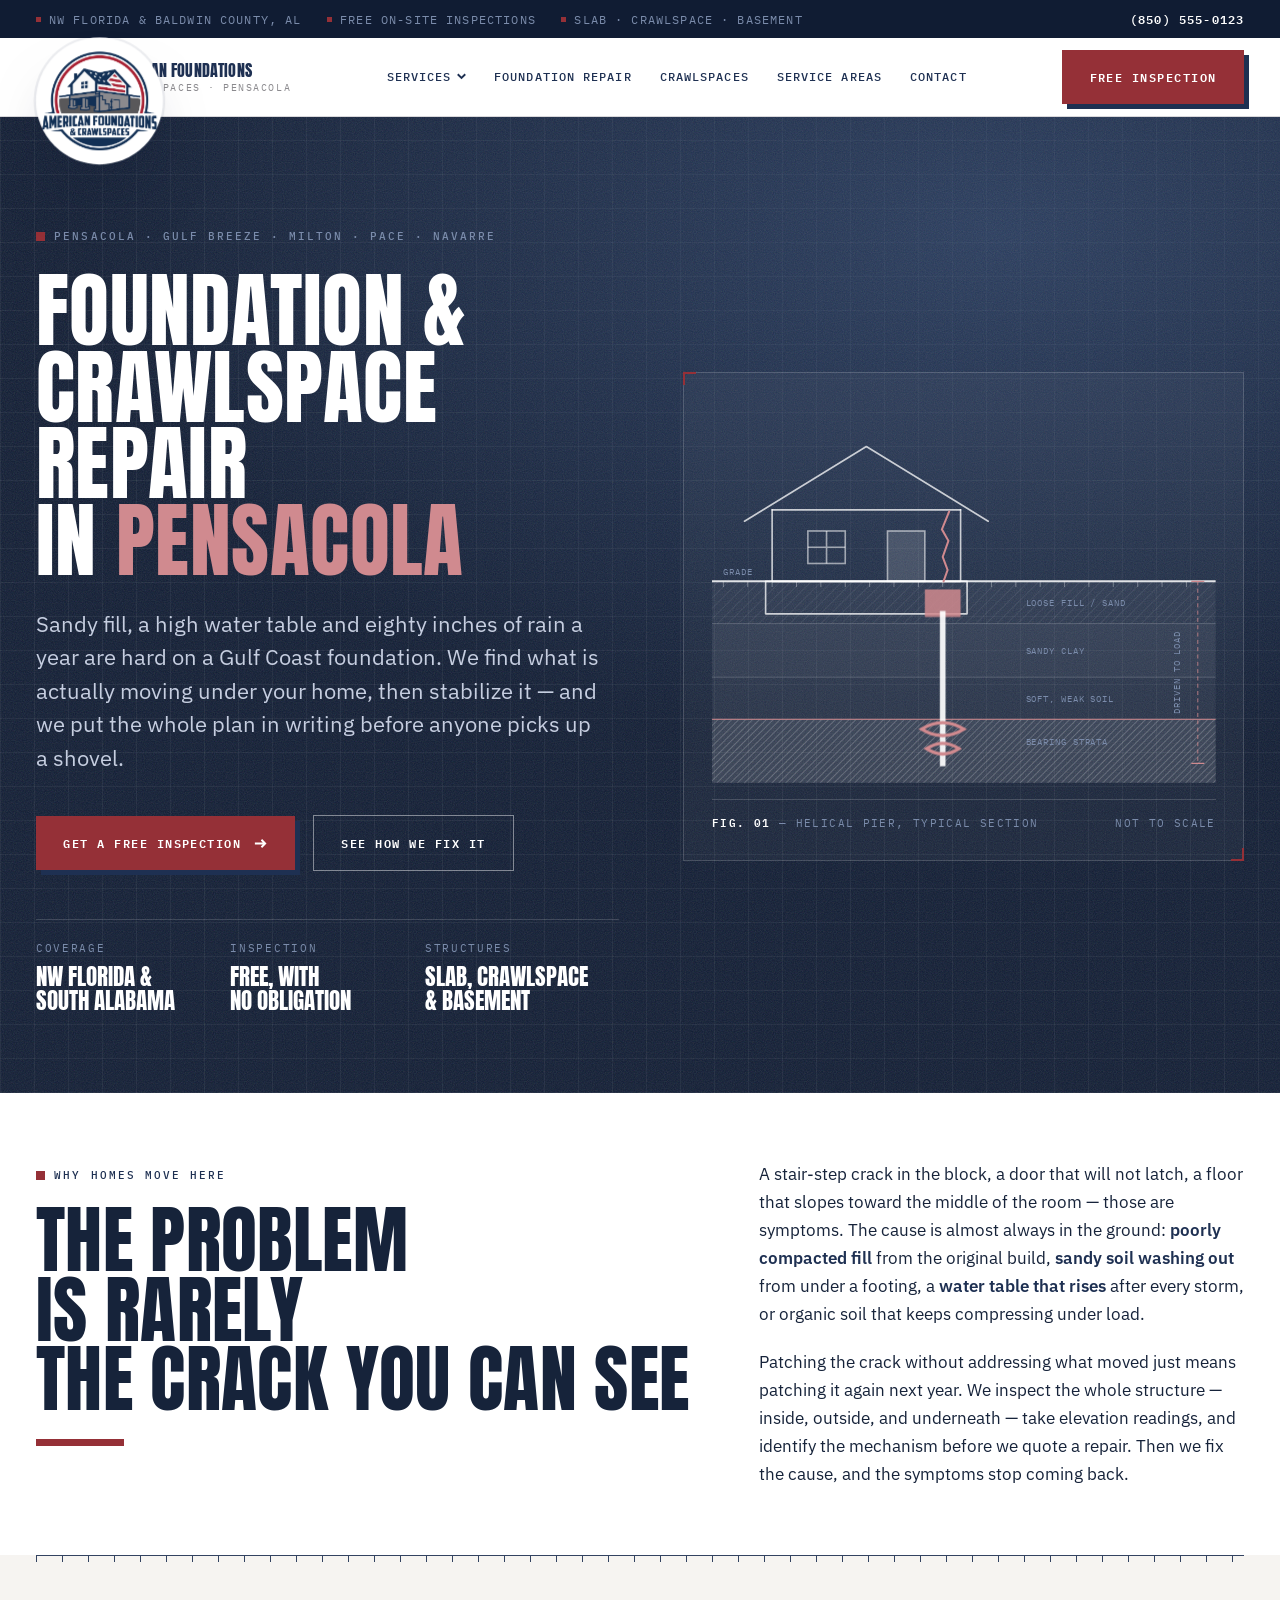
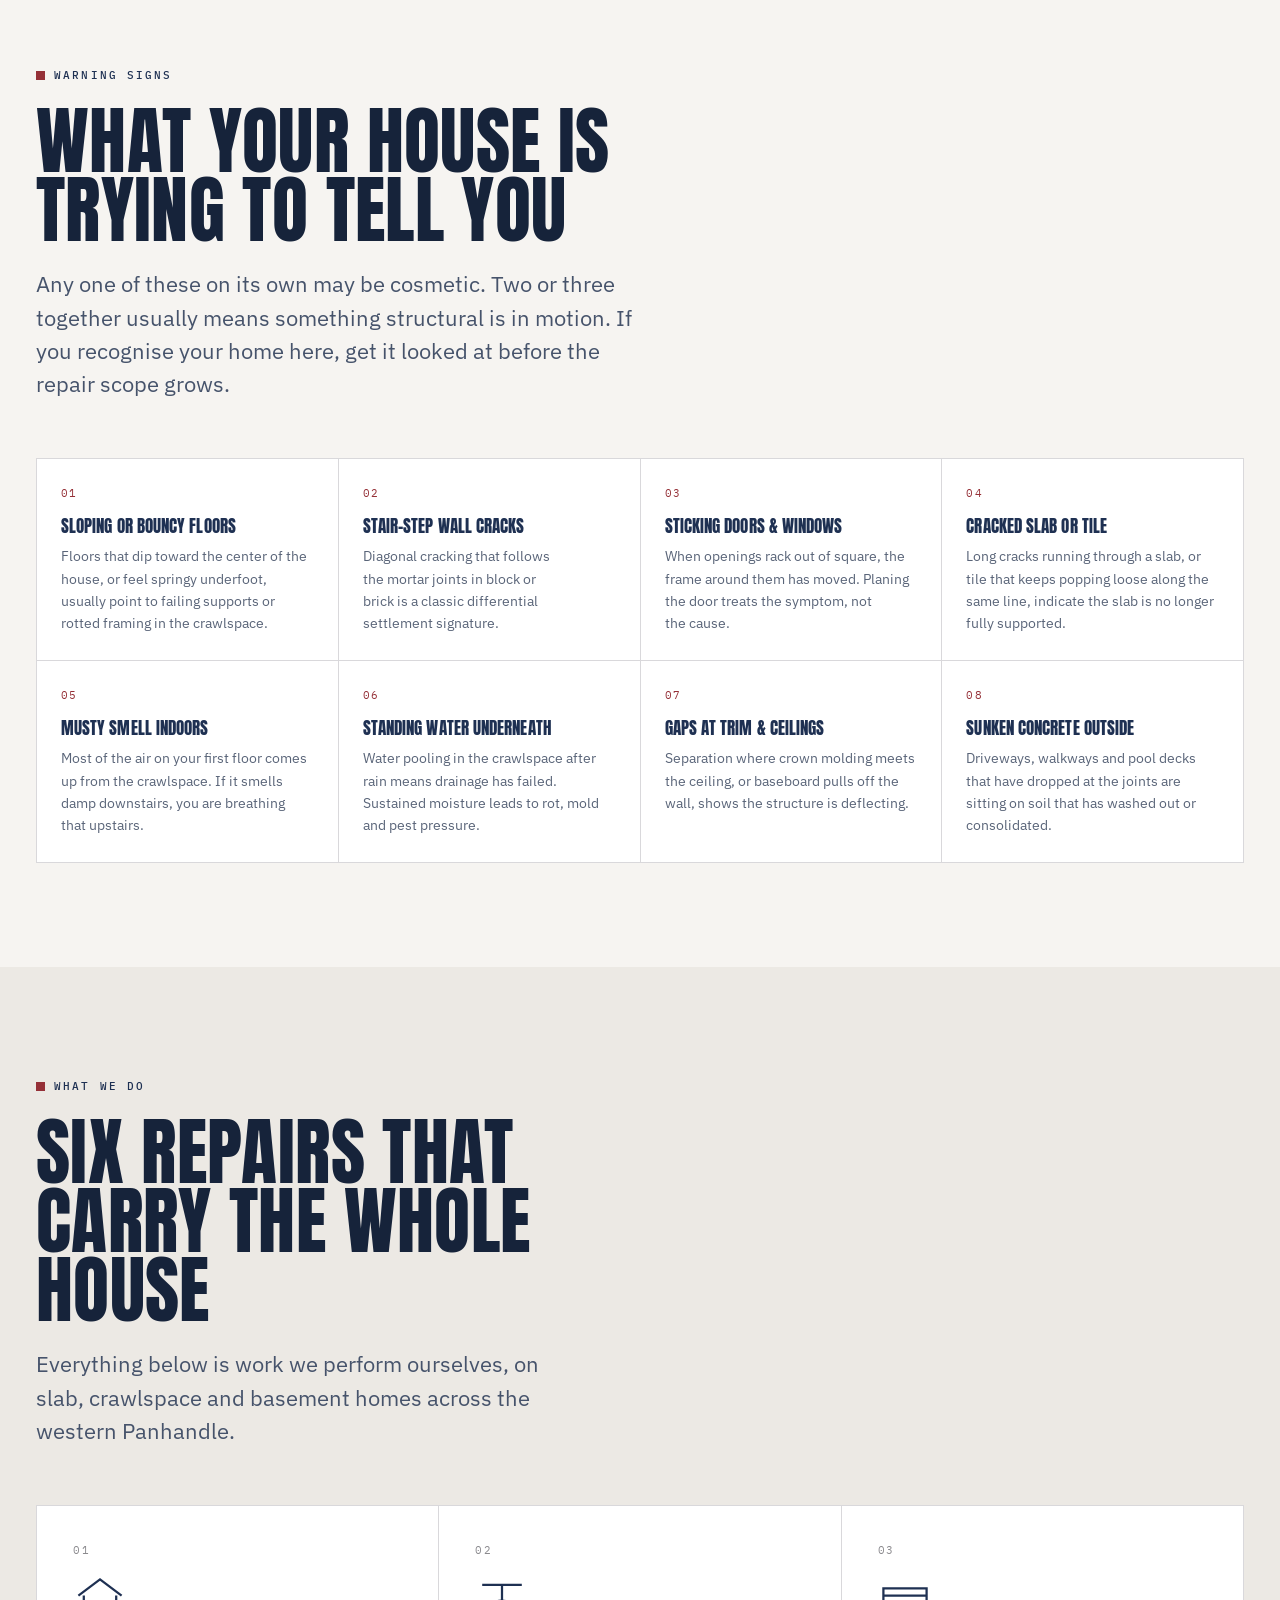
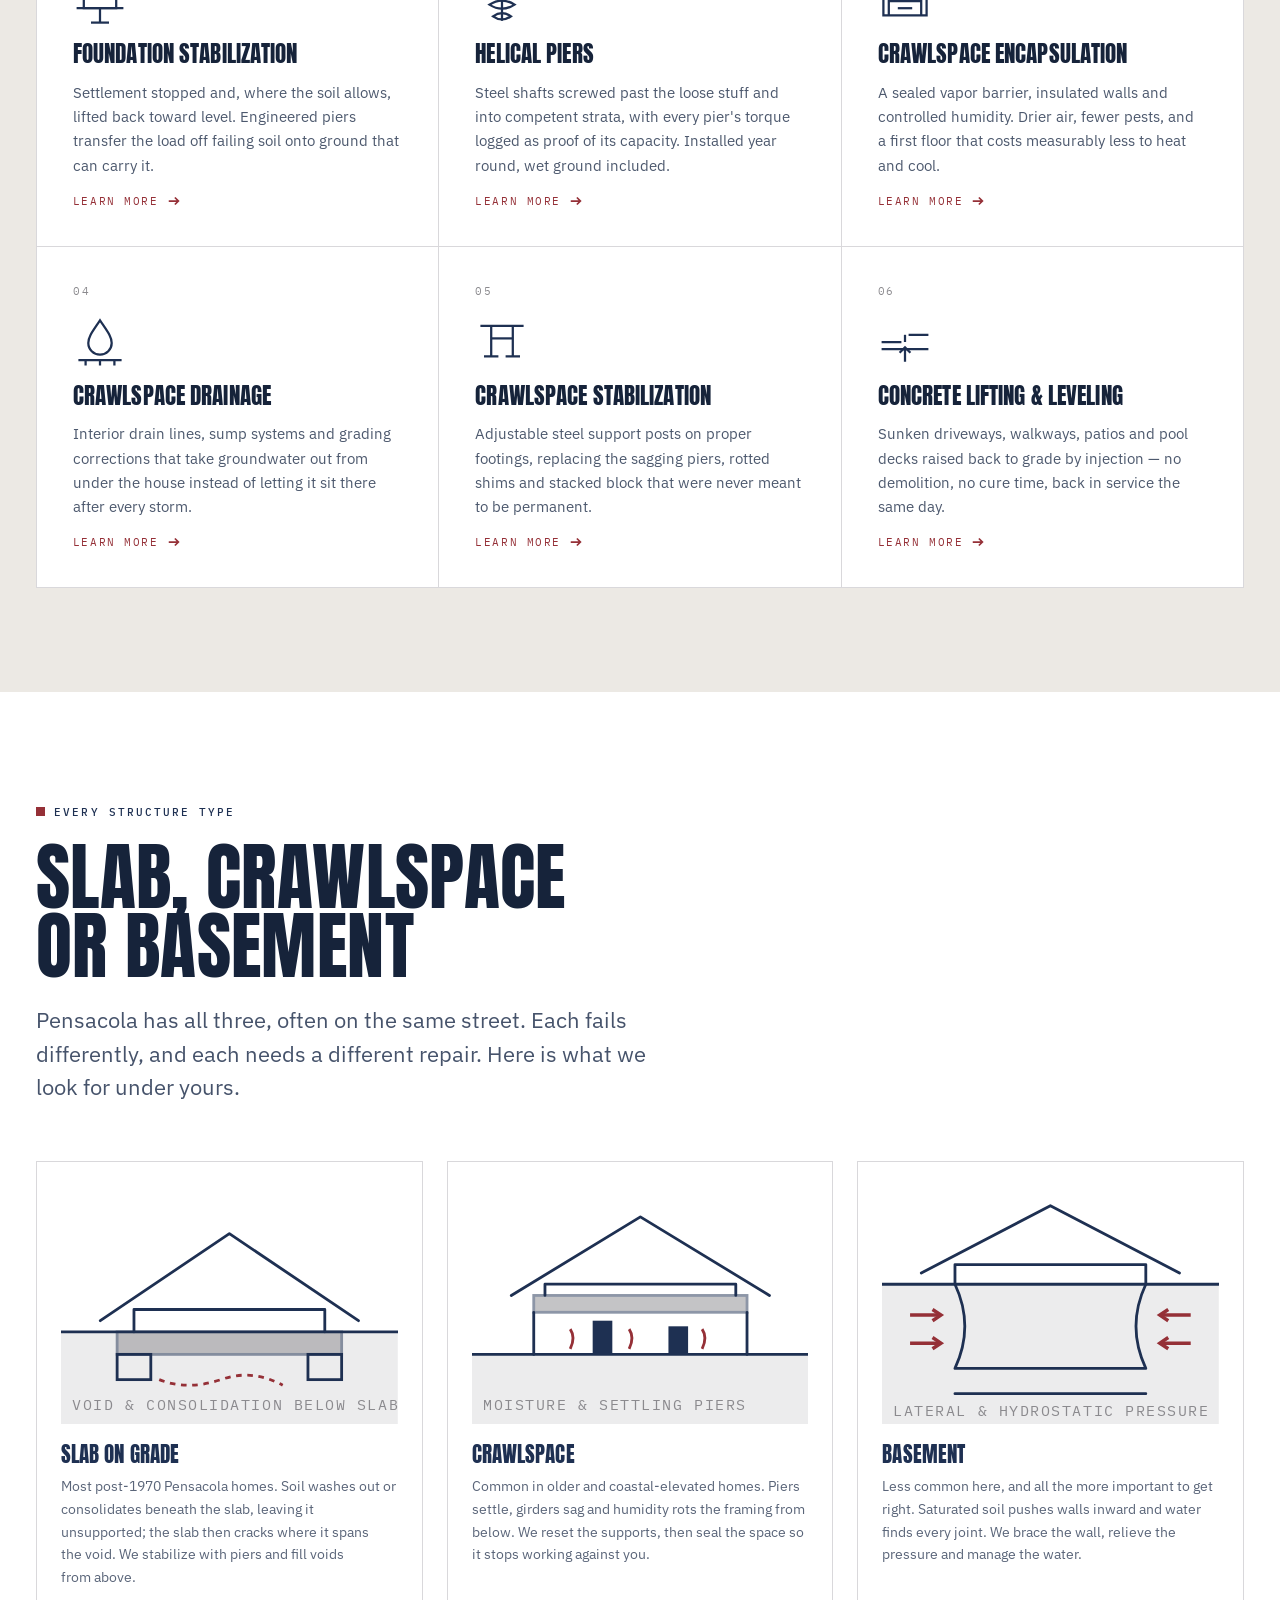
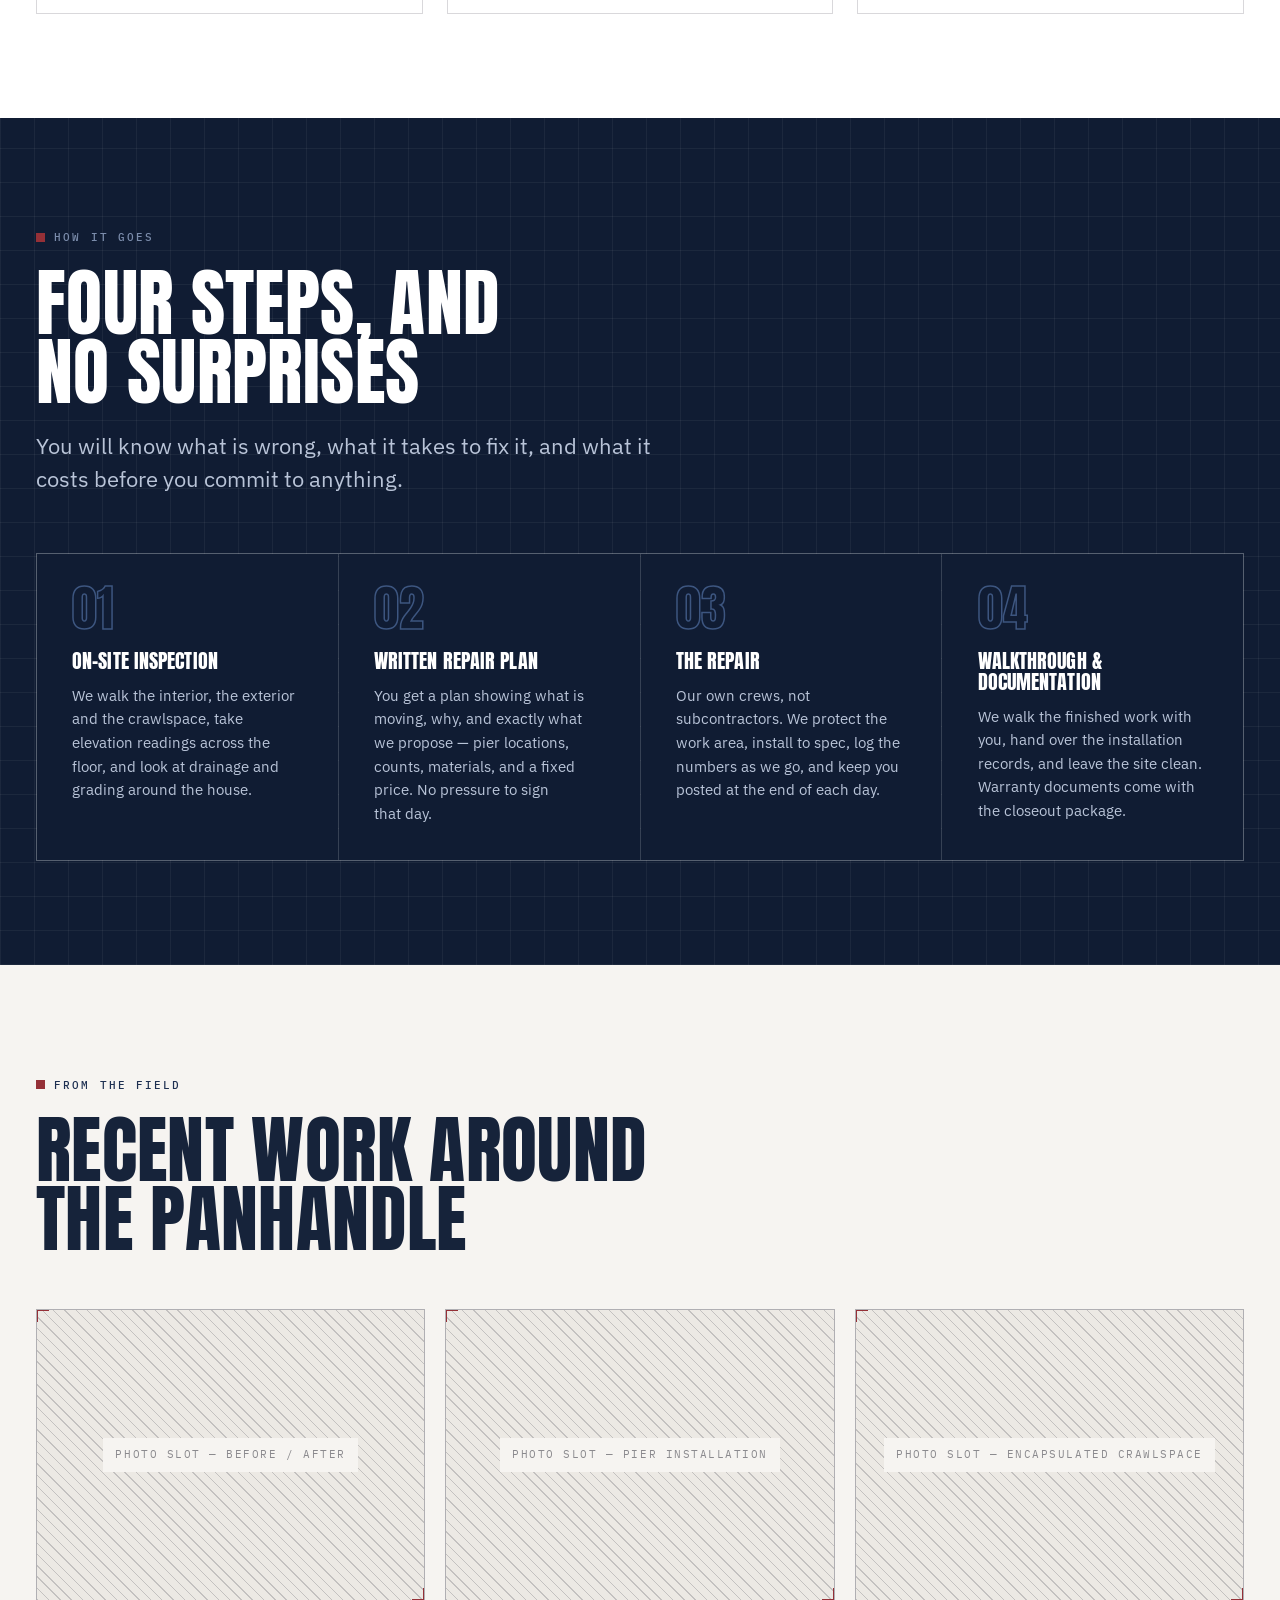
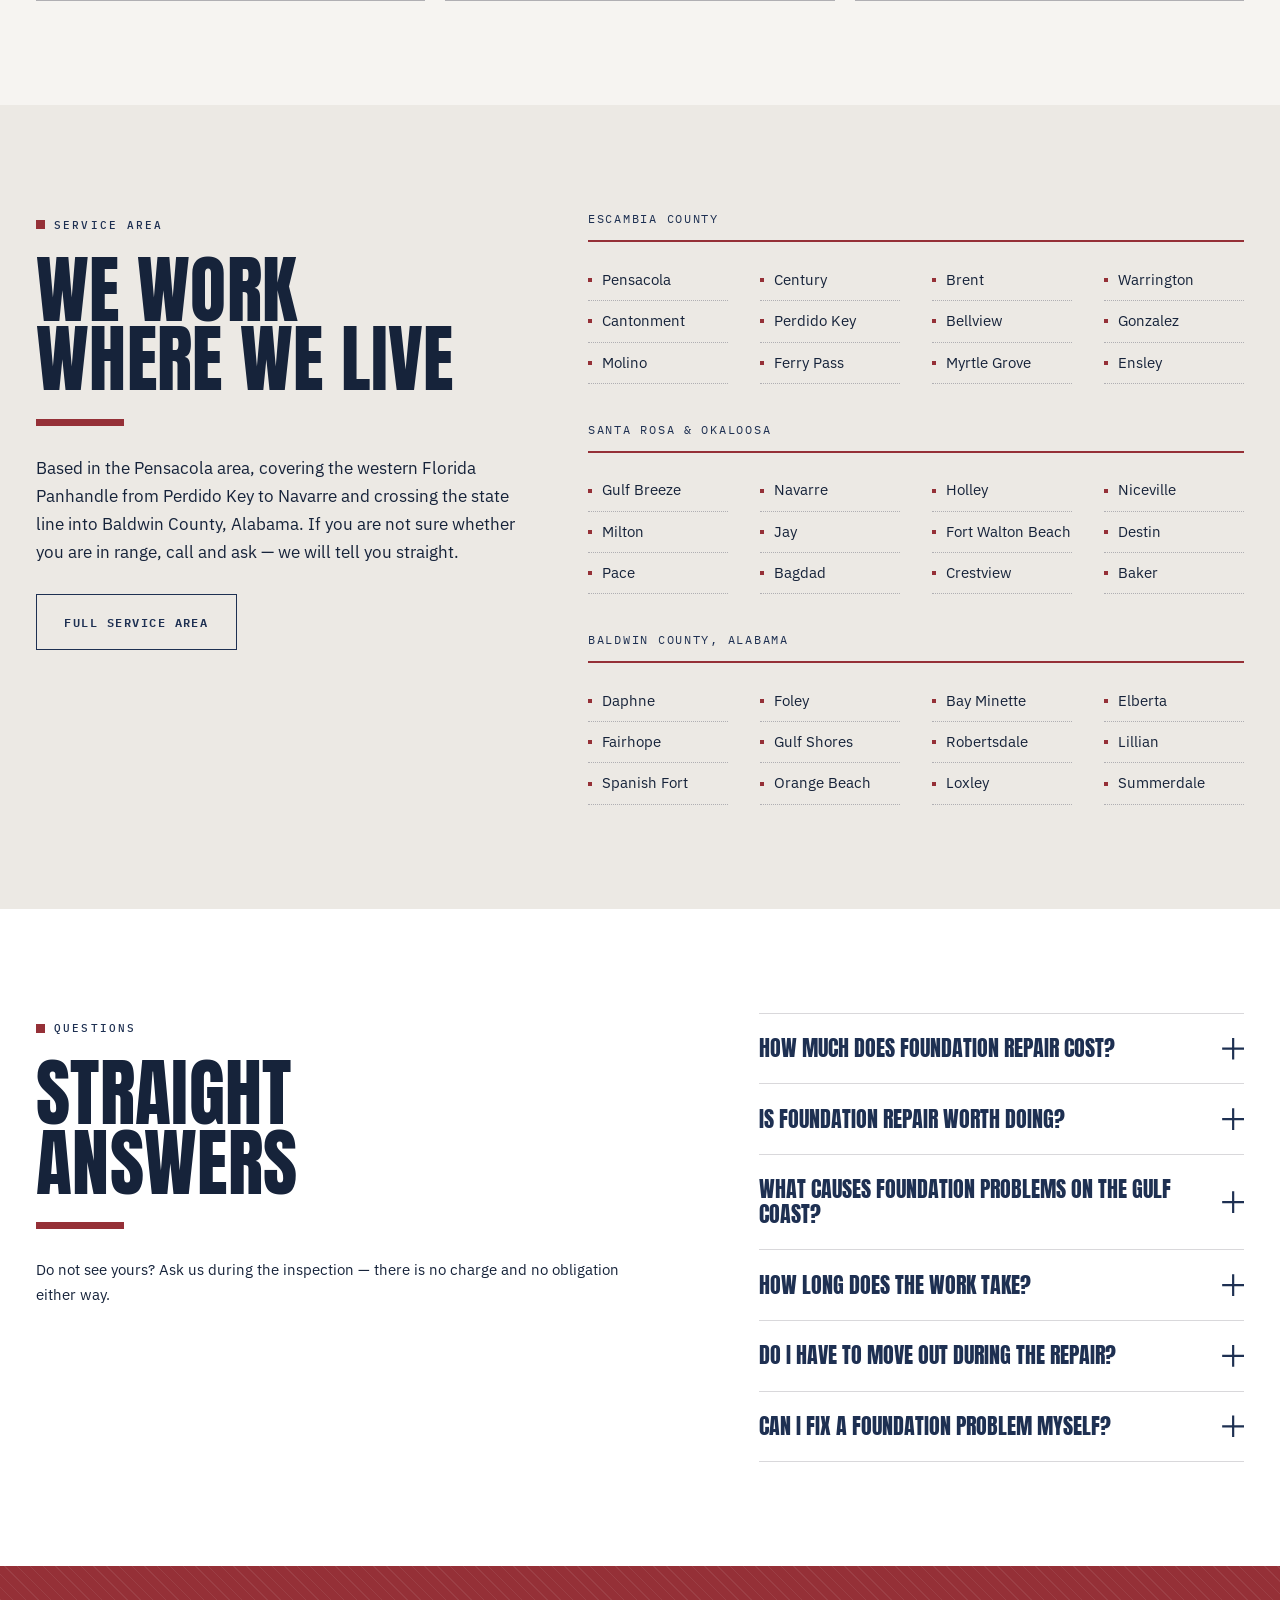
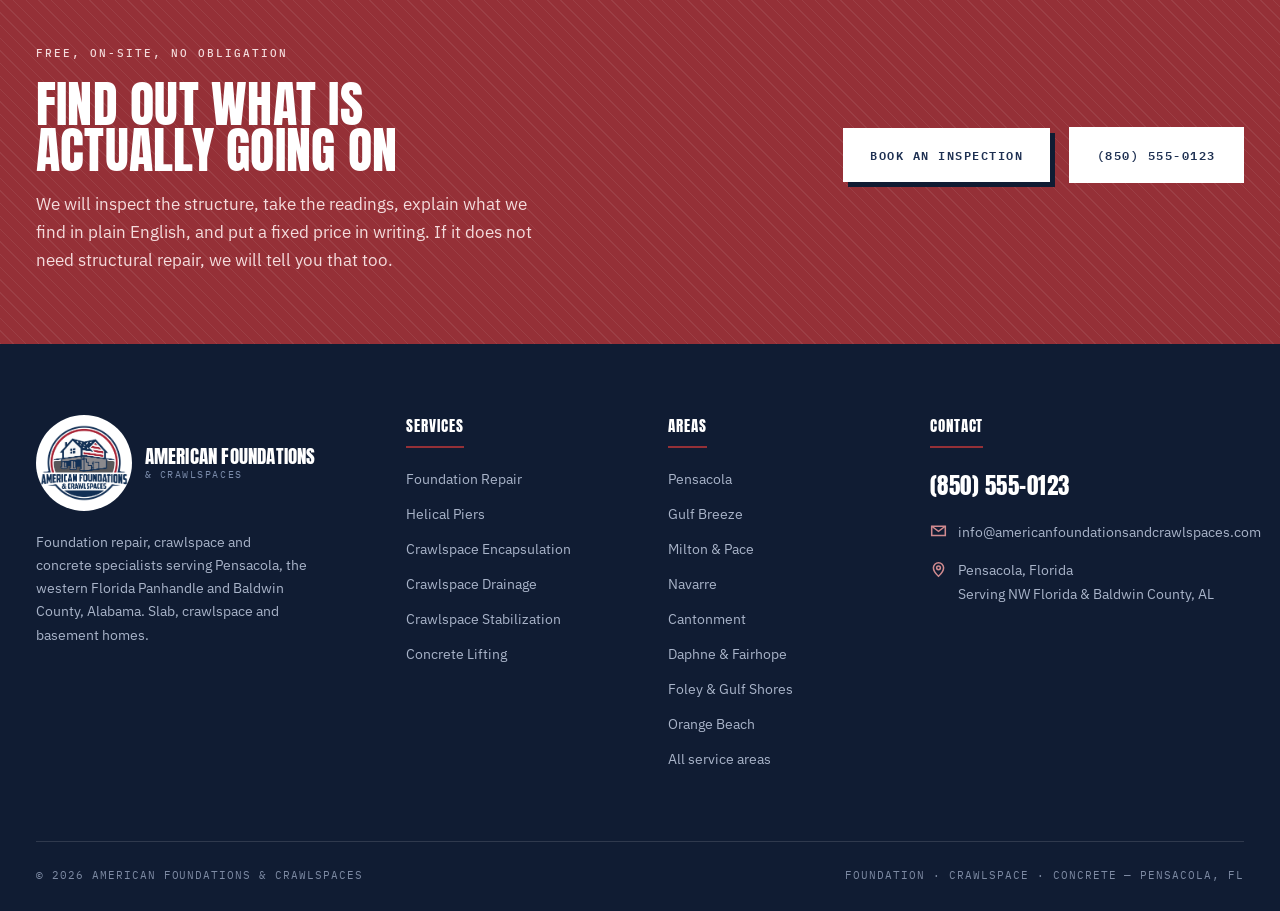
==== index.html @ 959e2d09 "Add Baldwin County, Alabama to the service area The site covered Escambia, Santa Rosa and Okaloosa C" ====
<!DOCTYPE html>
<html lang="en">
<head>
<meta charset="utf-8">
<meta name="viewport" content="width=device-width, initial-scale=1">
<title>Foundation Repair &amp; Crawlspace Contractors | Pensacola FL</title>
<meta name="description" content="Foundation repair, crawlspace encapsulation, drainage, floor supports and concrete lifting for slab, crawlspace and basement homes across the Pensacola area and Baldwin County, Alabama.">
<link rel="canonical" href="https://www.americanfoundationsandcrawlspaces.com/">
<meta name="theme-color" content="#1e3052">
<meta property="og:type" content="website">
<meta property="og:title" content="Foundation Repair &amp; Crawlspace Contractors in Pensacola, FL">
<meta property="og:description" content="Sagging floors, cracked slabs and damp crawlspaces, fixed at the cause. Free on-site inspections across the Pensacola area.">
<meta property="og:url" content="https://www.americanfoundationsandcrawlspaces.com/">
<link rel="icon" href="assets/img/favicon.svg" type="image/svg+xml">
<link rel="preload" href="assets/fonts/anton-400.woff2" as="font" type="font/woff2" crossorigin>
<link rel="preload" href="assets/fonts/ibm-plex-sans-400.woff2" as="font" type="font/woff2" crossorigin>
<link rel="stylesheet" href="assets/css/fonts.css">
<link rel="stylesheet" href="assets/css/styles.css">
</head>
<body>
<a class="skip-link" href="#main">Skip to content</a>

<div class="topbar">
  <div class="wrap topbar__inner">
    <ul class="topbar__list">
      <li>NW Florida &amp; Baldwin County, AL</li>
      <li>Free on-site inspections</li>
      <li>Slab &middot; Crawlspace &middot; Basement</li>
    </ul>
    <!-- PLACEHOLDER PHONE — replace (850) 555-0123 site-wide before launch. See README. -->
    <a class="topbar__phone" href="tel:+18505550123">(850) 555-0123</a>
  </div>
</div>

<header class="site-header">
  <nav class="wrap nav" aria-label="Main">
    <a class="brand" href="index.html">
      <span class="brand__disc">
        <img src="assets/img/amerfclogo.png" width="850" height="850" alt="American Foundations &amp; Crawlspaces" fetchpriority="high" decoding="async">
      </span>
      <span class="brand__text" aria-hidden="true">
        <span class="brand__name">American Foundations</span>
        <span class="brand__sub">&amp; Crawlspaces &middot; Pensacola</span>
      </span>
    </a>

    <ul class="nav__links">
      <li class="nav__item">
        <a href="#services">Services
          <svg class="nav__caret" viewBox="0 0 12 8" aria-hidden="true"><path d="M1 1l5 5 5-5"/></svg>
        </a>
        <ul class="nav__panel">
          <li><a href="foundation-repair.html">Foundation Repair</a></li>
          <li><a href="helical-piers.html">Helical Piers</a></li>
          <li><a href="crawlspace-encapsulation.html">Crawlspace Encapsulation</a></li>
          <li><a href="crawlspace-drainage.html">Crawlspace Drainage</a></li>
          <li><a href="crawlspace-stabilization.html">Crawlspace Stabilization</a></li>
          <li><a href="concrete-lifting.html">Concrete Lifting &amp; Leveling</a></li>
        </ul>
      </li>
      <li><a href="foundation-repair.html">Foundation Repair</a></li>
      <li><a href="crawlspace-encapsulation.html">Crawlspaces</a></li>
      <li><a href="service-areas.html">Service Areas</a></li>
      <li><a href="contact.html">Contact</a></li>
    </ul>

    <a class="btn nav__cta" href="contact.html">Free Inspection</a>

    <button class="nav__toggle" data-nav-toggle aria-expanded="false" aria-controls="mobile-drawer">
      <span></span><span></span><span></span>
      <span class="visually-hidden">Menu</span>
    </button>
  </nav>
</header>

<div class="drawer" id="mobile-drawer">
  <div class="wrap">
    <ul>
      <li><a href="foundation-repair.html">Foundation Repair</a></li>
      <li><a href="helical-piers.html">Helical Piers</a></li>
      <li><a href="crawlspace-encapsulation.html">Crawlspace Encapsulation</a></li>
      <li><a href="crawlspace-drainage.html">Crawlspace Drainage</a></li>
      <li><a href="crawlspace-stabilization.html">Crawlspace Stabilization</a></li>
      <li><a href="concrete-lifting.html">Concrete Lifting &amp; Leveling</a></li>
      <li><a href="service-areas.html">Service Areas</a></li>
      <li><a href="contact.html">Contact</a></li>
    </ul>
    <a class="btn" href="contact.html">Get a Free Inspection</a>
  </div>
</div>

<main id="main">

  <!-- ================================================================ HERO -->
  <section class="hero">
    <div class="wrap hero__inner">
      <div>
        <span class="tag tag--light" data-hero style="--delay:0ms">Pensacola &middot; Gulf Breeze &middot; Milton &middot; Pace &middot; Navarre</span>
        <h1 data-hero style="--delay:90ms">Foundation &amp;<br>Crawlspace Repair<br>in <span class="accent-light">Pensacola</span></h1>
        <p class="lede" data-hero style="--delay:180ms">
          Sandy fill, a high water table and eighty inches of rain a year are hard on
          a Gulf Coast foundation. We find what is actually moving under your home,
          then stabilize it &mdash; and we put the whole plan in writing before anyone
          picks up a shovel.
        </p>
        <div class="btn-row" data-hero style="--delay:270ms">
          <a class="btn" href="contact.html">
            Get a Free Inspection
            <svg viewBox="0 0 16 16" fill="none" stroke="currentColor" stroke-width="2" aria-hidden="true"><path d="M2 8h11M9 4l4 4-4 4"/></svg>
          </a>
          <a class="btn btn--ghost-light" href="foundation-repair.html">See How We Fix It</a>
        </div>

        <dl class="hero__stats" data-hero style="--delay:360ms">
          <div class="hero__stat">
            <dt>Coverage</dt>
            <dd>NW Florida &amp;<br>South Alabama</dd>
          </div>
          <div class="hero__stat">
            <dt>Inspection</dt>
            <dd>Free, with<br>no obligation</dd>
          </div>
          <div class="hero__stat">
            <dt>Structures</dt>
            <dd>Slab, crawlspace<br>&amp; basement</dd>
          </div>
        </dl>
      </div>

      <!-- FIG. 01 — the site's signature drawing -->
      <figure class="figure figure--dark marks" data-hero style="--delay:200ms">
        <svg viewBox="0 0 620 470" role="img" aria-labelledby="fig1-title fig1-desc">
          <title id="fig1-title">Typical helical pier section drawing</title>
          <desc id="fig1-desc">A cross-section of a house foundation showing loose fill and soft soil layers near the surface, with a helical pier driven past them into competent bearing strata to carry the structure's load.</desc>
          <defs>
            <pattern id="hatchLoose" width="9" height="9" patternUnits="userSpaceOnUse" patternTransform="rotate(45)">
              <line x1="0" y1="0" x2="0" y2="9" stroke="#ffffff" stroke-opacity="0.16" stroke-width="1"/>
            </pattern>
            <pattern id="hatchBear" width="6" height="6" patternUnits="userSpaceOnUse" patternTransform="rotate(45)">
              <line x1="0" y1="0" x2="0" y2="6" stroke="#ffffff" stroke-opacity="0.34" stroke-width="1.4"/>
            </pattern>
            <marker id="arrowRed" viewBox="0 0 10 10" refX="8" refY="5" markerWidth="6" markerHeight="6" orient="auto">
              <path d="M0 0 L10 5 L0 10 z" fill="#d08a8f"/>
            </marker>
          </defs>

          <!-- Soil strata -->
          <rect x="0" y="222" width="620" height="52" fill="#ffffff" opacity="0.05"/>
          <rect x="0" y="222" width="620" height="52" fill="url(#hatchLoose)"/>
          <rect x="0" y="274" width="620" height="66" fill="#ffffff" opacity="0.08"/>
          <rect x="0" y="340" width="620" height="52" fill="#ffffff" opacity="0.05"/>
          <rect x="0" y="392" width="620" height="78" fill="#ffffff" opacity="0.12"/>
          <rect x="0" y="392" width="620" height="78" fill="url(#hatchBear)"/>

          <!-- Stratum divisions -->
          <g stroke="#ffffff" stroke-opacity="0.22" stroke-width="1">
            <path d="M0 274 H620 M0 340 H620"/>
          </g>
          <path d="M0 392 H620" stroke="#d08a8f" stroke-width="1.5" stroke-opacity="0.8"/>

          <!-- Stratum labels -->
          <g class="dwg-label">
            <text x="386" y="252">Loose fill / sand</text>
            <text x="386" y="312">Sandy clay</text>
            <text x="386" y="370">Soft, weak soil</text>
            <text x="386" y="424">Bearing strata</text>
          </g>

          <!-- Grade line + ticks -->
          <path d="M0 222 H620" stroke="#ffffff" stroke-width="2.5" stroke-opacity="0.85"/>
          <g stroke="#ffffff" stroke-opacity="0.4" stroke-width="1">
            <path d="M14 222 v7 M44 222 v7 M74 222 v7 M104 222 v7 M134 222 v7 M164 222 v7 M194 222 v7 M224 222 v7 M254 222 v7 M284 222 v7 M314 222 v7 M344 222 v7 M374 222 v7 M404 222 v7 M434 222 v7 M464 222 v7 M494 222 v7 M524 222 v7 M554 222 v7 M584 222 v7"/>
          </g>
          <text class="dwg-label" x="14" y="214">Grade</text>

          <!-- Load path arrows -->
          <g class="load-arrow">
            <path d="M150 44 v40" stroke="#d08a8f" stroke-width="2.5" marker-end="url(#arrowRed)"/>
            <path d="M232 44 v40" stroke="#d08a8f" stroke-width="2.5" marker-end="url(#arrowRed)"/>
          </g>

          <!-- House -->
          <path class="dwg-line-light" d="M40 148 L190 56 L340 148" stroke-width="3"/>
          <path class="dwg-line-light" d="M74 134 V222 H306 V134" fill="none" stroke-width="3"/>
          <path class="dwg-line-light" d="M74 134 H306" stroke-width="3"/>
          <rect x="118" y="160" width="46" height="40" fill="none" stroke="#ffffff" stroke-opacity="0.55" stroke-width="2"/>
          <path d="M141 160 v40 M118 180 h46" stroke="#ffffff" stroke-opacity="0.55" stroke-width="2"/>
          <rect x="216" y="160" width="46" height="62" fill="#ffffff" fill-opacity="0.14" stroke="#ffffff" stroke-opacity="0.55" stroke-width="2"/>

          <!-- Footing (below grade) -->
          <path class="dwg-line-light" d="M66 222 H314 V262 H66 Z" fill="#ffffff" fill-opacity="0.07" stroke-width="2.5"/>

          <!-- Settlement crack, pre-repair -->
          <path d="M292 136 l-9 22 l8 14 l-7 20 l6 16 l-5 14" stroke="#d08a8f" stroke-width="2.5" fill="none" stroke-linecap="round"/>

          <!-- Helical pier -->
          <g class="pier-group">
            <!-- Foundation bracket -->
            <path d="M262 232 h44 v34 h-44 z" fill="#d08a8f" fill-opacity="0.85"/>
            <!-- Shaft -->
            <path d="M284 262 V446" stroke="#ffffff" stroke-width="7" stroke-opacity="0.92" stroke-linecap="square"/>
            <!-- Helix plates -->
            <g fill="none" stroke="#d08a8f" stroke-width="4">
              <path d="M258 404 q26 -16 52 0 q-26 16 -52 0 z"/>
              <path d="M264 428 q20 -13 40 0 q-20 13 -40 0 z"/>
            </g>
          </g>

          <!-- Depth dimension -->
          <g>
            <path class="dwg-dim" d="M598 222 V446"/>
            <path d="M590 222 h16 M590 446 h16" stroke="#d08a8f" stroke-width="1.5"/>
            <text class="dwg-label" x="576" y="334" transform="rotate(-90 576 334)" text-anchor="middle">Driven to load</text>
          </g>
        </svg>
        <figcaption class="figure__caption">
          <span><b>Fig. 01</b> &mdash; Helical pier, typical section</span>
          <span>Not to scale</span>
        </figcaption>
      </figure>
    </div>
  </section>

  <!-- =============================================================== INTRO -->
  <section class="section section--tight section--white">
    <div class="wrap split split--wide-left split--top">
      <div>
        <span class="tag" data-reveal>Why homes move here</span>
        <h2 data-reveal style="margin-top:1.1rem">The problem is rarely<br>the crack you can see</h2>
        <span class="slab" data-reveal></span>
      </div>
      <div class="prose" data-reveal>
        <p>
          A stair-step crack in the block, a door that will not latch, a floor that
          slopes toward the middle of the room &mdash; those are symptoms. The cause is
          almost always in the ground: <strong>poorly compacted fill</strong> from the
          original build, <strong>sandy soil washing out</strong> from under a footing,
          a <strong>water table that rises</strong> after every storm, or organic soil
          that keeps compressing under load.
        </p>
        <p>
          Patching the crack without addressing what moved just means patching it
          again next year. We inspect the whole structure &mdash; inside, outside, and
          underneath &mdash; take elevation readings, and identify the mechanism before
          we quote a repair. Then we fix the cause, and the symptoms stop coming back.
        </p>
      </div>
    </div>
  </section>

  <div class="wrap"><div class="grade-rule"></div></div>

  <!-- ============================================================== SIGNS -->
  <section class="section">
    <div class="wrap">
      <div class="section-head">
        <span class="tag" data-reveal>Warning signs</span>
        <h2 data-reveal>What your house is<br>trying to tell you</h2>
        <p data-reveal>
          Any one of these on its own may be cosmetic. Two or three together usually
          means something structural is in motion. If you recognise your home here,
          get it looked at before the repair scope grows.
        </p>
      </div>

      <div class="signs">
        <div class="sign" data-reveal>
          <span class="sign__n">01</span>
          <h4>Sloping or bouncy floors</h4>
          <p>Floors that dip toward the center of the house, or feel springy underfoot, usually point to failing supports or rotted framing in the crawlspace.</p>
        </div>
        <div class="sign" data-reveal>
          <span class="sign__n">02</span>
          <h4>Stair-step wall cracks</h4>
          <p>Diagonal cracking that follows the mortar joints in block or brick is a classic differential settlement signature.</p>
        </div>
        <div class="sign" data-reveal>
          <span class="sign__n">03</span>
          <h4>Sticking doors &amp; windows</h4>
          <p>When openings rack out of square, the frame around them has moved. Planing the door treats the symptom, not the cause.</p>
        </div>
        <div class="sign" data-reveal>
          <span class="sign__n">04</span>
          <h4>Cracked slab or tile</h4>
          <p>Long cracks running through a slab, or tile that keeps popping loose along the same line, indicate the slab is no longer fully supported.</p>
        </div>
        <div class="sign" data-reveal>
          <span class="sign__n">05</span>
          <h4>Musty smell indoors</h4>
          <p>Most of the air on your first floor comes up from the crawlspace. If it smells damp downstairs, you are breathing that upstairs.</p>
        </div>
        <div class="sign" data-reveal>
          <span class="sign__n">06</span>
          <h4>Standing water underneath</h4>
          <p>Water pooling in the crawlspace after rain means drainage has failed. Sustained moisture leads to rot, mold and pest pressure.</p>
        </div>
        <div class="sign" data-reveal>
          <span class="sign__n">07</span>
          <h4>Gaps at trim &amp; ceilings</h4>
          <p>Separation where crown molding meets the ceiling, or baseboard pulls off the wall, shows the structure is deflecting.</p>
        </div>
        <div class="sign" data-reveal>
          <span class="sign__n">08</span>
          <h4>Sunken concrete outside</h4>
          <p>Driveways, walkways and pool decks that have dropped at the joints are sitting on soil that has washed out or consolidated.</p>
        </div>
      </div>
    </div>
  </section>

  <!-- ============================================================ SERVICES -->
  <section class="section section--paper2" id="services">
    <div class="wrap">
      <div class="section-head">
        <span class="tag" data-reveal>What we do</span>
        <h2 data-reveal>Six repairs that<br>carry the whole house</h2>
        <p data-reveal>
          Everything below is work we perform ourselves, on slab, crawlspace and
          basement homes across the western Panhandle.
        </p>
      </div>

      <div class="tiles grid grid--3">
        <a class="tile" href="foundation-repair.html" data-reveal>
          <span class="tile__num">01</span>
          <svg class="tile__icon" viewBox="0 0 60 60" fill="none" stroke="currentColor" stroke-width="2.5" aria-hidden="true">
            <path d="M6 24 L30 6 L54 24"/>
            <path d="M12 24 v14 h36 v-14"/>
            <path d="M4 38 h52"/>
            <path d="M30 38 v16"/>
            <path d="M20 54 h20"/>
          </svg>
          <h3>Foundation Stabilization</h3>
          <p>Settlement stopped and, where the soil allows, lifted back toward level. Engineered piers transfer the load off failing soil onto ground that can carry it.</p>
          <span class="tile__more">Learn more
            <svg viewBox="0 0 16 16" fill="none" stroke="currentColor" stroke-width="2" aria-hidden="true"><path d="M2 8h11M9 4l4 4-4 4"/></svg>
          </span>
        </a>

        <a class="tile" href="helical-piers.html" data-reveal>
          <span class="tile__num">02</span>
          <svg class="tile__icon" viewBox="0 0 60 60" fill="none" stroke="currentColor" stroke-width="2.5" aria-hidden="true">
            <path d="M8 12 h44"/>
            <path d="M30 12 v40"/>
            <path d="M16 34 q14 -9 28 0 q-14 9 -28 0 z"/>
            <path d="M20 47 q10 -7 20 0 q-10 7 -20 0 z"/>
          </svg>
          <h3>Helical Piers</h3>
          <p>Steel shafts screwed past the loose stuff and into competent strata, with every pier's torque logged as proof of its capacity. Installed year round, wet ground included.</p>
          <span class="tile__more">Learn more
            <svg viewBox="0 0 16 16" fill="none" stroke="currentColor" stroke-width="2" aria-hidden="true"><path d="M2 8h11M9 4l4 4-4 4"/></svg>
          </span>
        </a>

        <a class="tile" href="crawlspace-encapsulation.html" data-reveal>
          <span class="tile__num">03</span>
          <svg class="tile__icon" viewBox="0 0 60 60" fill="none" stroke="currentColor" stroke-width="2.5" aria-hidden="true">
            <path d="M6 16 h48 v30 h-48 z"/>
            <path d="M6 24 h48"/>
            <path d="M12 46 v-16 h36 v16"/>
            <path d="M22 38 h16"/>
          </svg>
          <h3>Crawlspace Encapsulation</h3>
          <p>A sealed vapor barrier, insulated walls and controlled humidity. Drier air, fewer pests, and a first floor that costs measurably less to heat and cool.</p>
          <span class="tile__more">Learn more
            <svg viewBox="0 0 16 16" fill="none" stroke="currentColor" stroke-width="2" aria-hidden="true"><path d="M2 8h11M9 4l4 4-4 4"/></svg>
          </span>
        </a>

        <a class="tile" href="crawlspace-drainage.html" data-reveal>
          <span class="tile__num">04</span>
          <svg class="tile__icon" viewBox="0 0 60 60" fill="none" stroke="currentColor" stroke-width="2.5" aria-hidden="true">
            <path d="M30 6 c8 12 13 18 13 25 a13 13 0 0 1 -26 0 c0 -7 5 -13 13 -25 z"/>
            <path d="M6 50 h48"/>
            <path d="M14 50 v6 M30 50 v6 M46 50 v6"/>
          </svg>
          <h3>Crawlspace Drainage</h3>
          <p>Interior drain lines, sump systems and grading corrections that take groundwater out from under the house instead of letting it sit there after every storm.</p>
          <span class="tile__more">Learn more
            <svg viewBox="0 0 16 16" fill="none" stroke="currentColor" stroke-width="2" aria-hidden="true"><path d="M2 8h11M9 4l4 4-4 4"/></svg>
          </span>
        </a>

        <a class="tile" href="crawlspace-stabilization.html" data-reveal>
          <span class="tile__num">05</span>
          <svg class="tile__icon" viewBox="0 0 60 60" fill="none" stroke="currentColor" stroke-width="2.5" aria-hidden="true">
            <path d="M6 12 h48"/>
            <path d="M18 12 v34 M42 12 v34"/>
            <path d="M10 46 h16 M34 46 h16"/>
            <path d="M18 26 h24"/>
          </svg>
          <h3>Crawlspace Stabilization</h3>
          <p>Adjustable steel support posts on proper footings, replacing the sagging piers, rotted shims and stacked block that were never meant to be permanent.</p>
          <span class="tile__more">Learn more
            <svg viewBox="0 0 16 16" fill="none" stroke="currentColor" stroke-width="2" aria-hidden="true"><path d="M2 8h11M9 4l4 4-4 4"/></svg>
          </span>
        </a>

        <a class="tile" href="concrete-lifting.html" data-reveal>
          <span class="tile__num">06</span>
          <svg class="tile__icon" viewBox="0 0 60 60" fill="none" stroke="currentColor" stroke-width="2.5" aria-hidden="true">
            <path d="M4 30 h22 M34 22 h22"/>
            <path d="M4 38 h52"/>
            <path d="M30 52 v-16 M24 42 l6 -6 6 6"/>
            <path d="M30 30 v-8"/>
          </svg>
          <h3>Concrete Lifting &amp; Leveling</h3>
          <p>Sunken driveways, walkways, patios and pool decks raised back to grade by injection &mdash; no demolition, no cure time, back in service the same day.</p>
          <span class="tile__more">Learn more
            <svg viewBox="0 0 16 16" fill="none" stroke="currentColor" stroke-width="2" aria-hidden="true"><path d="M2 8h11M9 4l4 4-4 4"/></svg>
          </span>
        </a>
      </div>
    </div>
  </section>

  <!-- =========================================================== HOME TYPES -->
  <section class="section section--white">
    <div class="wrap">
      <div class="section-head">
        <span class="tag" data-reveal>Every structure type</span>
        <h2 data-reveal>Slab, crawlspace<br>or basement</h2>
        <p data-reveal>
          Pensacola has all three, often on the same street. Each fails differently,
          and each needs a different repair. Here is what we look for under yours.
        </p>
      </div>

      <div class="types">
        <article class="type" data-reveal>
          <svg viewBox="0 0 240 170" role="img" aria-label="Slab-on-grade section: a concrete slab poured directly on compacted fill over sandy soil.">
            <rect x="0" y="104" width="240" height="66" fill="#8b8a8e" opacity="0.16"/>
            <path d="M0 104 H240" class="dwg-line" stroke-width="1.5"/>
            <path class="dwg-line" d="M28 96 L120 34 L212 96"/>
            <path class="dwg-line" d="M52 88 V104 M188 88 V104 M52 88 H188"/>
            <rect x="40" y="104" width="160" height="16" fill="#8b8a8e" opacity="0.5" stroke="#1e3052" stroke-width="2"/>
            <rect x="40" y="120" width="24" height="18" fill="none" stroke="#1e3052" stroke-width="2"/>
            <rect x="176" y="120" width="24" height="18" fill="none" stroke="#1e3052" stroke-width="2"/>
            <path d="M70 138 q20 8 44 0 q22 -8 44 4" stroke="#953037" stroke-width="2" fill="none" stroke-dasharray="4 4"/>
            <text class="dwg-label dwg-label--dark" x="8" y="160">Void &amp; consolidation below slab</text>
          </svg>
          <h3>Slab on grade</h3>
          <p>Most post-1970 Pensacola homes. Soil washes out or consolidates beneath the slab, leaving it unsupported; the slab then cracks where it spans the void. We stabilize with piers and fill voids from above.</p>
        </article>

        <article class="type" data-reveal>
          <svg viewBox="0 0 240 170" role="img" aria-label="Crawlspace section: floor joists over piers in a vented crawlspace with moisture rising from bare soil.">
            <rect x="0" y="120" width="240" height="50" fill="#8b8a8e" opacity="0.16"/>
            <path d="M0 120 H240" class="dwg-line" stroke-width="1.5"/>
            <path class="dwg-line" d="M28 78 L120 22 L212 78"/>
            <path class="dwg-line" d="M52 70 V78 M188 70 V78 M52 70 H188"/>
            <rect x="44" y="78" width="152" height="12" fill="#8b8a8e" opacity="0.5" stroke="#1e3052" stroke-width="2"/>
            <path class="dwg-line" d="M44 90 V120 M196 90 V120"/>
            <g fill="#1e3052">
              <rect x="86" y="96" width="14" height="24"/>
              <rect x="140" y="100" width="14" height="20"/>
            </g>
            <g stroke="#953037" stroke-width="2" fill="none">
              <path d="M70 116 q4 -8 0 -14 M112 116 q4 -8 0 -14 M164 116 q4 -8 0 -14"/>
            </g>
            <text class="dwg-label dwg-label--dark" x="8" y="160">Moisture &amp; settling piers</text>
          </svg>
          <h3>Crawlspace</h3>
          <p>Common in older and coastal-elevated homes. Piers settle, girders sag and humidity rots the framing from below. We reset the supports, then seal the space so it stops working against you.</p>
        </article>

        <article class="type" data-reveal>
          <svg viewBox="0 0 240 170" role="img" aria-label="Basement section: a basement wall bowing inward under lateral soil and hydrostatic pressure.">
            <rect x="0" y="70" width="240" height="100" fill="#8b8a8e" opacity="0.16"/>
            <path d="M0 70 H240" class="dwg-line" stroke-width="1.5"/>
            <path class="dwg-line" d="M28 62 L120 14 L212 62"/>
            <path class="dwg-line" d="M52 56 V70 M188 56 V70 M52 56 H188"/>
            <path class="dwg-line" d="M52 70 q14 30 0 60 H188 q-14 -30 0 -60" fill="none"/>
            <path d="M52 148 H188" class="dwg-line"/>
            <g stroke="#953037" stroke-width="2.5" fill="none">
              <path d="M20 92 h20 M20 112 h20 M220 92 h-20 M220 112 h-20"/>
              <path d="M36 88 l6 4 -6 4 M36 108 l6 4 -6 4 M204 88 l-6 4 6 4 M204 108 l-6 4 6 4"/>
            </g>
            <text class="dwg-label dwg-label--dark" x="8" y="164">Lateral &amp; hydrostatic pressure</text>
          </svg>
          <h3>Basement</h3>
          <p>Less common here, and all the more important to get right. Saturated soil pushes walls inward and water finds every joint. We brace the wall, relieve the pressure and manage the water.</p>
        </article>
      </div>
    </div>
  </section>

  <!-- ============================================================= PROCESS -->
  <section class="section band--navy" style="color:#fff">
    <div class="wrap">
      <div class="section-head">
        <span class="tag tag--light" data-reveal>How it goes</span>
        <h2 data-reveal style="color:#fff">Four steps, and<br>no surprises</h2>
        <p data-reveal style="color:#b9c4d8">
          You will know what is wrong, what it takes to fix it, and what it costs
          before you commit to anything.
        </p>
      </div>

      <div class="steps">
        <article class="step" data-reveal>
          <span class="step__n">01</span>
          <h3>On-site inspection</h3>
          <p>We walk the interior, the exterior and the crawlspace, take elevation readings across the floor, and look at drainage and grading around the house.</p>
        </article>
        <article class="step" data-reveal>
          <span class="step__n">02</span>
          <h3>Written repair plan</h3>
          <p>You get a plan showing what is moving, why, and exactly what we propose &mdash; pier locations, counts, materials, and a fixed price. No pressure to sign that day.</p>
        </article>
        <article class="step" data-reveal>
          <span class="step__n">03</span>
          <h3>The repair</h3>
          <p>Our own crews, not subcontractors. We protect the work area, install to spec, log the numbers as we go, and keep you posted at the end of each day.</p>
        </article>
        <article class="step" data-reveal>
          <span class="step__n">04</span>
          <h3>Walkthrough &amp; documentation</h3>
          <p>We walk the finished work with you, hand over the installation records, and leave the site clean. Warranty documents come with the closeout package.</p>
        </article>
      </div>
    </div>
  </section>

  <!-- ============================================================ GALLERY -->
  <section class="section">
    <div class="wrap">
      <div class="section-head">
        <span class="tag" data-reveal>From the field</span>
        <h2 data-reveal>Recent work around<br>the Panhandle</h2>
      </div>
      <!-- PHOTO SLOTS — drop real job photos in assets/img/ and replace each
           placeholder with <img src="..." alt="...">. See README. -->
      <div class="shots" data-reveal>
        <figure class="shot marks"><span>Photo slot &mdash; before / after</span></figure>
        <figure class="shot marks"><span>Photo slot &mdash; pier installation</span></figure>
        <figure class="shot marks"><span>Photo slot &mdash; encapsulated crawlspace</span></figure>
      </div>
    </div>
  </section>

  <!-- ============================================================== AREAS -->
  <section class="section section--paper2">
    <div class="wrap split split--wide-right split--top">
      <div>
        <span class="tag" data-reveal>Service area</span>
        <h2 data-reveal style="margin-top:1.1rem">We work<br>where we live</h2>
        <span class="slab" data-reveal></span>
        <p class="prose" data-reveal style="margin-top:1.75rem">
          Based in the Pensacola area, covering the western Florida Panhandle from
          Perdido Key to Navarre and crossing the state line into Baldwin County,
          Alabama. If you are not sure whether you are in range, call and ask &mdash;
          we will tell you straight.
        </p>
        <div class="btn-row" data-reveal style="margin-top:1.75rem">
          <a class="btn btn--ghost" href="service-areas.html">Full Service Area</a>
        </div>
      </div>

      <div data-reveal>
        <span class="county">Escambia County</span>
        <ul class="areas" style="margin-bottom:2.25rem">
          <li>Pensacola</li>
          <li>Cantonment</li>
          <li>Molino</li>
          <li>Century</li>
          <li>Perdido Key</li>
          <li>Ferry Pass</li>
          <li>Brent</li>
          <li>Bellview</li>
          <li>Myrtle Grove</li>
          <li>Warrington</li>
          <li>Gonzalez</li>
          <li>Ensley</li>
        </ul>
        <span class="county">Santa Rosa &amp; Okaloosa</span>
        <ul class="areas" style="margin-bottom:2.25rem">
          <li>Gulf Breeze</li>
          <li>Milton</li>
          <li>Pace</li>
          <li>Navarre</li>
          <li>Jay</li>
          <li>Bagdad</li>
          <li>Holley</li>
          <li>Fort Walton Beach</li>
          <li>Crestview</li>
          <li>Niceville</li>
          <li>Destin</li>
          <li>Baker</li>
        </ul>
        <span class="county">Baldwin County, Alabama</span>
        <ul class="areas">
          <li>Daphne</li>
          <li>Fairhope</li>
          <li>Spanish Fort</li>
          <li>Foley</li>
          <li>Gulf Shores</li>
          <li>Orange Beach</li>
          <li>Bay Minette</li>
          <li>Robertsdale</li>
          <li>Loxley</li>
          <li>Elberta</li>
          <li>Lillian</li>
          <li>Summerdale</li>
        </ul>
      </div>
    </div>
  </section>

  <!-- ================================================================ FAQ -->
  <section class="section section--white">
    <div class="wrap split split--wide-left split--top">
      <div>
        <span class="tag" data-reveal>Questions</span>
        <h2 data-reveal style="margin-top:1.1rem">Straight<br>answers</h2>
        <span class="slab" data-reveal></span>
        <p class="prose" data-reveal style="margin-top:1.75rem;font-size:0.95rem">
          Do not see yours? Ask us during the inspection &mdash; there is no charge and
          no obligation either way.
        </p>
      </div>

      <div class="faq" data-accordion data-reveal>
        <details>
          <summary>How much does foundation repair cost?</summary>
          <div class="faq__body">
            <p>It depends on what is moving and how far it has gone. A handful of crawlspace support posts is a modest job; piering a settled corner of a slab home is a larger one. The honest answer is that nobody can quote it responsibly over the phone.</p>
            <p>What we can promise is that the inspection is free, the price we put in writing is the price you pay, and we will tell you if the problem is cosmetic and does not warrant structural work at all.</p>
          </div>
        </details>
        <details>
          <summary>Is foundation repair worth doing?</summary>
          <div class="faq__body">
            <p>Structural movement does not stabilize on its own, and the cost curve only goes one way. What starts as a hairline crack becomes racked door frames, then separated brick, then plumbing under stress.</p>
            <p>It also shows up at closing. Documented, warrantied repair work from a licensed contractor is far easier to sell than an unexplained crack and a nervous buyer.</p>
          </div>
        </details>
        <details>
          <summary>What causes foundation problems on the Gulf Coast?</summary>
          <div class="faq__body">
            <p>Water and soil, in that order. Sandy soils here drain fast but also erode fast, so runoff can carry material out from under a footing. Poorly compacted fill under newer construction settles under load. Organic and clay pockets compress or shrink and swell with moisture. And a high water table, pushed higher by tropical rainfall, keeps crawlspaces wet and softens bearing soil.</p>
          </div>
        </details>
        <details>
          <summary>How long does the work take?</summary>
          <div class="faq__body">
            <p>Most residential projects run one to three days on site. Larger piering jobs and full encapsulations can run longer. We give you a realistic schedule with the written plan, and if something changes, you hear it from us that day rather than at the end.</p>
          </div>
        </details>
        <details>
          <summary>Do I have to move out during the repair?</summary>
          <div class="faq__body">
            <p>Almost never. The great majority of our work happens outside the house or underneath it, and homeowners stay put throughout. If any part of a job would genuinely disrupt living in the home, we tell you before you sign, not after.</p>
          </div>
        </details>
        <details>
          <summary>Can I fix a foundation problem myself?</summary>
          <div class="faq__body">
            <p>You can absolutely improve the conditions that cause it: extend downspouts well away from the house, clear the gutters, regrade so water runs away from the foundation, and fix plumbing leaks quickly. That is genuinely useful work and it is free.</p>
            <p>The structural repair itself is not a DIY project. Piers have to reach load-bearing strata and be installed to a verified capacity, and lifting a structure incorrectly causes more damage than leaving it alone.</p>
          </div>
        </details>
      </div>
    </div>
  </section>

  <!-- ================================================================ CTA -->
  <section class="band">
    <div class="wrap band__inner">
      <div>
        <span class="tag tag--plain" style="color:#f4dcdd">Free, on-site, no obligation</span>
        <h2 style="margin-top:1rem">Find out what is<br>actually going on</h2>
        <p>
          We will inspect the structure, take the readings, explain what we find in
          plain English, and put a fixed price in writing. If it does not need
          structural repair, we will tell you that too.
        </p>
      </div>
      <div class="btn-row">
        <a class="btn" href="contact.html">Book an Inspection</a>
        <a class="btn btn--ghost-light" href="tel:+18505550123">(850) 555-0123</a>
      </div>
    </div>
  </section>

</main>

<footer class="site-footer">
  <div class="wrap footer">
    <div class="footer__top">
      <div class="footer__brand">
        <a class="brand brand--light" href="index.html">
          <span class="brand__disc">
            <img src="assets/img/amerfclogo.png" width="850" height="850" alt="" loading="lazy" decoding="async">
          </span>
          <span class="brand__text">
            <span class="brand__name">American Foundations</span>
            <span class="brand__sub">&amp; Crawlspaces</span>
          </span>
        </a>
        <p>
          Foundation repair, crawlspace and concrete specialists serving Pensacola,
          the western Florida Panhandle and Baldwin County, Alabama. Slab,
          crawlspace and basement homes.
        </p>
      </div>

      <div>
        <h4>Services</h4>
        <ul>
          <li><a href="foundation-repair.html">Foundation Repair</a></li>
          <li><a href="helical-piers.html">Helical Piers</a></li>
          <li><a href="crawlspace-encapsulation.html">Crawlspace Encapsulation</a></li>
          <li><a href="crawlspace-drainage.html">Crawlspace Drainage</a></li>
          <li><a href="crawlspace-stabilization.html">Crawlspace Stabilization</a></li>
          <li><a href="concrete-lifting.html">Concrete Lifting</a></li>
        </ul>
      </div>

      <div>
        <h4>Areas</h4>
        <ul>
          <li><a href="service-areas.html">Pensacola</a></li>
          <li><a href="service-areas.html">Gulf Breeze</a></li>
          <li><a href="service-areas.html">Milton &amp; Pace</a></li>
          <li><a href="service-areas.html">Navarre</a></li>
          <li><a href="service-areas.html">Cantonment</a></li>
          <li><a href="service-areas.html">Daphne &amp; Fairhope</a></li>
          <li><a href="service-areas.html">Foley &amp; Gulf Shores</a></li>
          <li><a href="service-areas.html">Orange Beach</a></li>
          <li><a href="service-areas.html">All service areas</a></li>
        </ul>
      </div>

      <div>
        <h4>Contact</h4>
        <address class="footer__contact">
          <!-- PLACEHOLDER PHONE + EMAIL — replace before launch. See README. -->
          <a class="footer__phone" href="tel:+18505550123">(850) 555-0123</a>
          <a href="mailto:info@americanfoundationsandcrawlspaces.com">
            <svg viewBox="0 0 20 20" fill="none" stroke="currentColor" stroke-width="1.8" aria-hidden="true"><path d="M2 5h16v11H2z"/><path d="M2 5l8 6 8-6"/></svg>
            info@americanfoundationsandcrawlspaces.com
          </a>
          <a href="service-areas.html">
            <svg viewBox="0 0 20 20" fill="none" stroke="currentColor" stroke-width="1.8" aria-hidden="true"><path d="M10 18s6-5.4 6-10A6 6 0 0 0 4 8c0 4.6 6 10 6 10z"/><circle cx="10" cy="8" r="2.2"/></svg>
            Pensacola, Florida<br>Serving NW Florida &amp; Baldwin County, AL
          </a>
        </address>
      </div>
    </div>

    <div class="footer__meta">
      <span>&copy; <span data-year>2026</span> American Foundations &amp; Crawlspaces</span>
      <span>Foundation &middot; Crawlspace &middot; Concrete &mdash; Pensacola, FL</span>
    </div>
  </div>
</footer>

<div class="callbar">
  <a href="tel:+18505550123">Call Now</a>
  <a href="contact.html">Free Inspection</a>
</div>

<script src="assets/js/main.js" defer></script>

<script type="application/ld+json">
{
  "@context": "https://schema.org",
  "@type": "HomeAndConstructionBusiness",
  "@id": "https://www.americanfoundationsandcrawlspaces.com/#business",
  "name": "American Foundations & Crawlspaces",
  "description": "Foundation repair, crawlspace encapsulation, drainage, stabilization and concrete lifting for slab, crawlspace and basement homes in Pensacola, the western Florida Panhandle and Baldwin County, Alabama.",
  "url": "https://www.americanfoundationsandcrawlspaces.com/",
  "logo": "https://www.americanfoundationsandcrawlspaces.com/assets/img/amerfclogo.png",
  "telephone": "+1-850-555-0123",
  "email": "info@americanfoundationsandcrawlspaces.com",
  "address": {
    "@type": "PostalAddress",
    "addressLocality": "Pensacola",
    "addressRegion": "FL",
    "addressCountry": "US"
  },
  "geo": { "@type": "GeoCoordinates", "latitude": 30.4213, "longitude": -87.2169 },
  "areaServed": [
    { "@type": "City", "name": "Pensacola" },
    { "@type": "City", "name": "Gulf Breeze" },
    { "@type": "City", "name": "Milton" },
    { "@type": "City", "name": "Pace" },
    { "@type": "City", "name": "Navarre" },
    { "@type": "City", "name": "Cantonment" },
    { "@type": "City", "name": "Perdido Key" },
    { "@type": "City", "name": "Fort Walton Beach" },
    { "@type": "City", "name": "Daphne" },
    { "@type": "City", "name": "Fairhope" },
    { "@type": "City", "name": "Spanish Fort" },
    { "@type": "City", "name": "Foley" },
    { "@type": "City", "name": "Gulf Shores" },
    { "@type": "City", "name": "Orange Beach" },
    { "@type": "City", "name": "Bay Minette" },
    { "@type": "City", "name": "Robertsdale" },
    { "@type": "AdministrativeArea", "name": "Escambia County, Florida" },
    { "@type": "AdministrativeArea", "name": "Santa Rosa County, Florida" },
    { "@type": "AdministrativeArea", "name": "Baldwin County, Alabama" }
  ],
  "hasOfferCatalog": {
    "@type": "OfferCatalog",
    "name": "Foundation and crawlspace services",
    "itemListElement": [
      { "@type": "Offer", "itemOffered": { "@type": "Service", "name": "Foundation stabilization" } },
      { "@type": "Offer", "itemOffered": { "@type": "Service", "name": "Helical pier installation" } },
      { "@type": "Offer", "itemOffered": { "@type": "Service", "name": "Crawlspace encapsulation" } },
      { "@type": "Offer", "itemOffered": { "@type": "Service", "name": "Crawlspace drainage" } },
      { "@type": "Offer", "itemOffered": { "@type": "Service", "name": "Crawlspace stabilization and floor supports" } },
      { "@type": "Offer", "itemOffered": { "@type": "Service", "name": "Concrete lifting and leveling" } }
    ]
  }
}
</script>

<script type="application/ld+json">
{
  "@context": "https://schema.org",
  "@type": "FAQPage",
  "mainEntity": [
    {
      "@type": "Question",
      "name": "How much does foundation repair cost?",
      "acceptedAnswer": { "@type": "Answer", "text": "It depends on what is moving and how far it has gone. A handful of crawlspace support posts is a modest job; piering a settled corner of a slab home is a larger one. Nobody can quote it responsibly over the phone. Our inspection is free, the price we put in writing is the price you pay, and we will tell you if the problem is cosmetic and does not warrant structural work." }
    },
    {
      "@type": "Question",
      "name": "Is foundation repair worth doing?",
      "acceptedAnswer": { "@type": "Answer", "text": "Structural movement does not stabilize on its own and repair costs rise over time. A hairline crack becomes racked door frames, separated brick and plumbing under stress. Documented, warrantied repair work from a licensed contractor is also far easier to sell than an unexplained crack." }
    },
    {
      "@type": "Question",
      "name": "What causes foundation problems on the Gulf Coast?",
      "acceptedAnswer": { "@type": "Answer", "text": "Water and soil. Sandy Panhandle soils drain fast but erode fast, so runoff carries material out from under footings. Poorly compacted fill settles under load. Organic and clay pockets compress or shrink and swell with moisture. A high water table, raised further by tropical rainfall, keeps crawlspaces wet and softens bearing soil." }
    },
    {
      "@type": "Question",
      "name": "How long does foundation repair take?",
      "acceptedAnswer": { "@type": "Answer", "text": "Most residential projects run one to three days on site. Larger piering jobs and full crawlspace encapsulations can run longer. A realistic schedule is included with the written repair plan." }
    },
    {
      "@type": "Question",
      "name": "Do I have to move out during foundation repair?",
      "acceptedAnswer": { "@type": "Answer", "text": "Almost never. The great majority of the work happens outside the house or underneath it, and homeowners stay in the home throughout. If any part of a job would disrupt living in the home, we say so before you sign." }
    },
    {
      "@type": "Question",
      "name": "Can I fix a foundation problem myself?",
      "acceptedAnswer": { "@type": "Answer", "text": "You can improve the conditions that cause it: extend downspouts away from the house, clear gutters, regrade so water runs away from the foundation and fix plumbing leaks quickly. The structural repair itself is not a DIY project, because piers must reach load-bearing strata at a verified capacity and lifting a structure incorrectly causes more damage than leaving it alone." }
    }
  ]
}
</script>

</body>
</html>
---- assets/css/fonts.css ----
/* Self-hosted webfonts (latin subset) — Anton & IBM Plex, SIL Open Font License 1.1.
   Downloaded from Google Fonts so the site has no third-party font dependency. */

@font-face {
  font-family: 'Anton';
  font-style: normal;
  font-weight: 400;
  font-display: swap;
  src: url(../fonts/anton-400.woff2) format('woff2');
  unicode-range: U+0000-00FF, U+0131, U+0152-0153, U+02BB-02BC, U+02C6, U+02DA, U+02DC, U+0304, U+0308, U+0329, U+2000-206F, U+20AC, U+2122, U+2191, U+2193, U+2212, U+2215, U+FEFF, U+FFFD;
}

@font-face {
  font-family: 'IBM Plex Mono';
  font-style: normal;
  font-weight: 400;
  font-display: swap;
  src: url(../fonts/ibm-plex-mono-400.woff2) format('woff2');
  unicode-range: U+0000-00FF, U+0131, U+0152-0153, U+02BB-02BC, U+02C6, U+02DA, U+02DC, U+0304, U+0308, U+0329, U+2000-206F, U+20AC, U+2122, U+2191, U+2193, U+2212, U+2215, U+FEFF, U+FFFD;
}

@font-face {
  font-family: 'IBM Plex Mono';
  font-style: normal;
  font-weight: 500;
  font-display: swap;
  src: url(../fonts/ibm-plex-mono-500.woff2) format('woff2');
  unicode-range: U+0000-00FF, U+0131, U+0152-0153, U+02BB-02BC, U+02C6, U+02DA, U+02DC, U+0304, U+0308, U+0329, U+2000-206F, U+20AC, U+2122, U+2191, U+2193, U+2212, U+2215, U+FEFF, U+FFFD;
}

@font-face {
  font-family: 'IBM Plex Mono';
  font-style: normal;
  font-weight: 600;
  font-display: swap;
  src: url(../fonts/ibm-plex-mono-600.woff2) format('woff2');
  unicode-range: U+0000-00FF, U+0131, U+0152-0153, U+02BB-02BC, U+02C6, U+02DA, U+02DC, U+0304, U+0308, U+0329, U+2000-206F, U+20AC, U+2122, U+2191, U+2193, U+2212, U+2215, U+FEFF, U+FFFD;
}

@font-face {
  font-family: 'IBM Plex Sans';
  font-style: normal;
  font-weight: 400;
  font-stretch: 100%;
  font-display: swap;
  src: url(../fonts/ibm-plex-sans-400.woff2) format('woff2');
  unicode-range: U+0000-00FF, U+0131, U+0152-0153, U+02BB-02BC, U+02C6, U+02DA, U+02DC, U+0304, U+0308, U+0329, U+2000-206F, U+20AC, U+2122, U+2191, U+2193, U+2212, U+2215, U+FEFF, U+FFFD;
}

@font-face {
  font-family: 'IBM Plex Sans';
  font-style: normal;
  font-weight: 500;
  font-stretch: 100%;
  font-display: swap;
  src: url(../fonts/ibm-plex-sans-500.woff2) format('woff2');
  unicode-range: U+0000-00FF, U+0131, U+0152-0153, U+02BB-02BC, U+02C6, U+02DA, U+02DC, U+0304, U+0308, U+0329, U+2000-206F, U+20AC, U+2122, U+2191, U+2193, U+2212, U+2215, U+FEFF, U+FFFD;
}

@font-face {
  font-family: 'IBM Plex Sans';
  font-style: normal;
  font-weight: 600;
  font-stretch: 100%;
  font-display: swap;
  src: url(../fonts/ibm-plex-sans-600.woff2) format('woff2');
  unicode-range: U+0000-00FF, U+0131, U+0152-0153, U+02BB-02BC, U+02C6, U+02DA, U+02DC, U+0304, U+0308, U+0329, U+2000-206F, U+20AC, U+2122, U+2191, U+2193, U+2212, U+2215, U+FEFF, U+FFFD;
}
---- assets/css/styles.css ----
/* ==========================================================================
   American Foundations & Crawlspaces
   Design system — "structural section drawing"
   Navy #1e3052 / Red #953037 / Gray #8b8a8e / White
   ========================================================================== */

/* --------------------------------------------------------------------------
   1. Tokens
   -------------------------------------------------------------------------- */
:root {
  /* Brand */
  --navy: #1e3052;
  --navy-900: #101c33;
  --navy-800: #16253f;
  --navy-700: #2a3f66;
  --navy-500: #3d5680;
  --navy-300: #7b8cab;

  --red: #953037;
  --red-800: #75242a;
  --red-600: #ac3a42;
  --red-300: #d08a8f;

  --gray: #8b8a8e;
  --gray-400: #b0afb3;
  --gray-200: #d9d8db;
  --gray-100: #eae9ec;

  --paper: #f6f4f1;
  --paper-2: #ece9e4;
  --white: #ffffff;
  --ink: #16233a;

  /* Type */
  --font-display: "Anton", "Arial Narrow", "Helvetica Neue", sans-serif;
  --font-body: "IBM Plex Sans", -apple-system, BlinkMacSystemFont, "Segoe UI", sans-serif;
  --font-mono: "IBM Plex Mono", ui-monospace, "SFMono-Regular", Menlo, monospace;

  /* Scale */
  --step--1: clamp(0.8rem, 0.77rem + 0.15vw, 0.875rem);
  --step-0: clamp(1rem, 0.96rem + 0.2vw, 1.0625rem);
  --step-1: clamp(1.15rem, 1.08rem + 0.35vw, 1.35rem);
  --step-2: clamp(1.5rem, 1.32rem + 0.9vw, 2.05rem);
  --step-3: clamp(2rem, 1.6rem + 2vw, 3.1rem);
  --step-4: clamp(2.6rem, 1.85rem + 3.7vw, 4.6rem);
  --step-5: clamp(2.85rem, 1.95rem + 4.4vw, 5.1rem);

  /* Space */
  --gutter: clamp(1.15rem, 0.8rem + 1.8vw, 2.5rem);
  --section-y: clamp(3.75rem, 2.5rem + 5vw, 7.5rem);
  --measure: 66ch;

  /* Motion */
  --ease: cubic-bezier(0.22, 0.61, 0.36, 1);
  --ease-out: cubic-bezier(0.16, 1, 0.3, 1);

  /* Texture */
  --hatch: repeating-linear-gradient(
    45deg,
    rgba(139, 138, 142, 0.42) 0 1px,
    transparent 1px 8px
  );
  --blueprint: repeating-linear-gradient(0deg, rgba(255, 255, 255, 0.05) 0 1px, transparent 1px 34px),
    repeating-linear-gradient(90deg, rgba(255, 255, 255, 0.05) 0 1px, transparent 1px 34px);
}

/* --------------------------------------------------------------------------
   2. Reset & base
   -------------------------------------------------------------------------- */
*,
*::before,
*::after {
  box-sizing: border-box;
}

* {
  margin: 0;
}

html {
  -webkit-text-size-adjust: 100%;
  scroll-behavior: smooth;
  scroll-padding-top: 6rem;
}

body {
  font-family: var(--font-body);
  font-size: var(--step-0);
  line-height: 1.65;
  color: var(--ink);
  background: var(--paper);
  -webkit-font-smoothing: antialiased;
  text-rendering: optimizeLegibility;
  overflow-x: hidden;
}

img,
svg {
  display: block;
  max-width: 100%;
}

a {
  color: inherit;
  text-decoration-color: var(--red-300);
  text-underline-offset: 0.22em;
}

button,
input,
select,
textarea {
  font: inherit;
  color: inherit;
}

:focus-visible {
  outline: 3px solid var(--red);
  outline-offset: 3px;
}

::selection {
  background: var(--navy);
  color: var(--white);
}

.skip-link {
  position: absolute;
  left: -9999px;
  top: 0;
  z-index: 999;
  background: var(--red);
  color: #fff;
  padding: 0.9rem 1.4rem;
  font-family: var(--font-mono);
  font-size: 0.8rem;
  letter-spacing: 0.08em;
  text-transform: uppercase;
}
.skip-link:focus {
  left: 0;
}

.visually-hidden {
  position: absolute !important;
  width: 1px;
  height: 1px;
  padding: 0;
  overflow: hidden;
  clip: rect(0 0 0 0);
  white-space: nowrap;
  border: 0;
}

/* --------------------------------------------------------------------------
   3. Typography primitives
   -------------------------------------------------------------------------- */
h1,
h2,
h3,
h4 {
  font-family: var(--font-display);
  font-weight: 400;
  line-height: 0.94;
  letter-spacing: 0.005em;
  text-transform: uppercase;
  text-wrap: balance;
}

h1 {
  font-size: var(--step-5);
}
h2 {
  font-size: var(--step-4);
}
h3 {
  font-size: var(--step-2);
  line-height: 1.02;
}
h4 {
  font-size: var(--step-1);
  line-height: 1.1;
}

p {
  text-wrap: pretty;
}

.lede {
  font-size: var(--step-1);
  line-height: 1.55;
  color: #3a465c;
  max-width: 58ch;
}

.prose > * + * {
  margin-top: 1.15em;
}
.prose {
  max-width: var(--measure);
}
.prose strong {
  font-weight: 600;
  color: var(--navy);
}

/* Mono label — the recurring "drawing annotation" */
.tag {
  display: inline-flex;
  align-items: center;
  gap: 0.6rem;
  font-family: var(--font-mono);
  font-size: 0.7rem;
  font-weight: 500;
  letter-spacing: 0.18em;
  text-transform: uppercase;
  color: var(--navy);
}
.tag::before {
  content: "";
  width: 9px;
  height: 9px;
  background: var(--red);
  flex: none;
}
.tag--light {
  color: var(--navy-300);
}
.tag--plain::before {
  display: none;
}

/* Red slab under a heading */
.slab {
  display: block;
  width: 88px;
  height: 7px;
  background: var(--red);
  margin-top: 1.6rem;
}

.accent {
  color: var(--red);
}
.accent-light {
  color: var(--red-300);
}

/* --------------------------------------------------------------------------
   4. Layout
   -------------------------------------------------------------------------- */
.wrap {
  width: min(100% - (var(--gutter) * 2), 1240px);
  margin-inline: auto;
}
.wrap--narrow {
  width: min(100% - (var(--gutter) * 2), 940px);
  margin-inline: auto;
}

.section {
  padding-block: var(--section-y);
  position: relative;
}
.section--tight {
  padding-block: clamp(2.5rem, 1.8rem + 3vw, 4.5rem);
}
.section--paper2 {
  background: var(--paper-2);
}
.section--white {
  background: var(--white);
}

.section-head {
  max-width: 62ch;
  margin-bottom: clamp(2.25rem, 1.5rem + 2.5vw, 3.75rem);
}
.section-head h2 {
  margin-top: 1.1rem;
}
.section-head p {
  margin-top: 1.5rem;
  color: #46536b;
  font-size: var(--step-1);
  line-height: 1.55;
}

.split {
  display: grid;
  gap: clamp(2rem, 1rem + 4vw, 4.5rem);
}
@media (min-width: 62rem) {
  .split {
    grid-template-columns: 1fr 1fr;
    align-items: center;
  }
  .split--wide-left {
    grid-template-columns: 1.15fr 0.85fr;
  }
  .split--wide-right {
    grid-template-columns: 0.85fr 1.15fr;
  }
  .split--top {
    align-items: start;
  }
}

.grid {
  display: grid;
  gap: 1px;
}
@media (min-width: 40rem) {
  .grid--2 {
    grid-template-columns: repeat(2, 1fr);
  }
  .grid--3 {
    grid-template-columns: repeat(2, 1fr);
  }
  .grid--4 {
    grid-template-columns: repeat(2, 1fr);
  }
}
@media (min-width: 62rem) {
  .grid--3 {
    grid-template-columns: repeat(3, 1fr);
  }
  .grid--4 {
    grid-template-columns: repeat(4, 1fr);
  }
}

/* --------------------------------------------------------------------------
   5. Grade rule — hairline + survey ticks
   -------------------------------------------------------------------------- */
.grade-rule {
  position: relative;
  height: 1px;
  background: var(--navy);
  opacity: 0.9;
}
.grade-rule::before {
  content: "";
  position: absolute;
  inset: 0 0 auto 0;
  height: 7px;
  background-image: repeating-linear-gradient(90deg, var(--navy) 0 1px, transparent 1px 26px);
}
.grade-rule--light {
  background: rgba(255, 255, 255, 0.28);
}
.grade-rule--light::before {
  background-image: repeating-linear-gradient(
    90deg,
    rgba(255, 255, 255, 0.4) 0 1px,
    transparent 1px 26px
  );
}

/* --------------------------------------------------------------------------
   6. Buttons
   -------------------------------------------------------------------------- */
.btn {
  --btn-bg: var(--red);
  --btn-fg: #fff;
  --btn-shadow: var(--navy);
  display: inline-flex;
  align-items: center;
  justify-content: center;
  gap: 0.7rem;
  background: var(--btn-bg);
  color: var(--btn-fg);
  font-family: var(--font-mono);
  font-size: 0.78rem;
  font-weight: 600;
  letter-spacing: 0.12em;
  text-transform: uppercase;
  text-decoration: none;
  padding: 1.05rem 1.7rem;
  border: 0;
  cursor: pointer;
  box-shadow: 5px 5px 0 var(--btn-shadow);
  transition: transform 0.18s var(--ease), box-shadow 0.18s var(--ease),
    background-color 0.18s var(--ease);
}
.btn:hover,
.btn:focus-visible {
  transform: translate(-2px, -2px);
  box-shadow: 8px 8px 0 var(--btn-shadow);
}
.btn:active {
  transform: translate(2px, 2px);
  box-shadow: 2px 2px 0 var(--btn-shadow);
}
.btn svg {
  width: 15px;
  height: 15px;
  flex: none;
}

.btn--navy {
  --btn-bg: var(--navy);
  --btn-shadow: var(--red);
}
.btn--ghost {
  --btn-bg: transparent;
  --btn-fg: var(--navy);
  --btn-shadow: transparent;
  border: 1.5px solid var(--navy);
  box-shadow: none;
}
.btn--ghost:hover,
.btn--ghost:focus-visible {
  background: var(--navy);
  color: #fff;
  box-shadow: none;
  transform: translateY(-2px);
}
.btn--ghost-light {
  --btn-bg: transparent;
  --btn-fg: #fff;
  border: 1.5px solid rgba(255, 255, 255, 0.45);
  box-shadow: none;
}
.btn--ghost-light:hover,
.btn--ghost-light:focus-visible {
  background: #fff;
  color: var(--navy);
  box-shadow: none;
  transform: translateY(-2px);
}

.btn-row {
  display: flex;
  flex-wrap: wrap;
  gap: 1rem 1.15rem;
  align-items: center;
}

/* --------------------------------------------------------------------------
   7. Header / nav
   -------------------------------------------------------------------------- */
.topbar {
  background: var(--navy-900);
  color: var(--navy-300);
  font-family: var(--font-mono);
  font-size: 0.72rem;
  letter-spacing: 0.1em;
  text-transform: uppercase;
}
.topbar__inner {
  display: flex;
  align-items: center;
  justify-content: space-between;
  gap: 1rem;
  min-height: 38px;
  padding-block: 0.5rem;
}
.topbar__list {
  display: flex;
  gap: 1.6rem;
  list-style: none;
  padding: 0;
  flex-wrap: wrap;
}
.topbar__list li {
  display: flex;
  align-items: center;
  gap: 0.5rem;
}
.topbar__list li::before {
  content: "";
  width: 5px;
  height: 5px;
  background: var(--red);
  flex: none;
}
.topbar__phone {
  color: #fff;
  text-decoration: none;
  font-weight: 600;
  white-space: nowrap;
}
.topbar__phone:hover {
  color: var(--red-300);
}
@media (max-width: 52rem) {
  .topbar__list li:nth-child(n + 2) {
    display: none;
  }
  .topbar__list li {
    white-space: nowrap;
  }
}
@media (max-width: 34rem) {
  .topbar__list {
    display: none;
  }
  .topbar__inner {
    justify-content: flex-end;
  }
}

.site-header {
  position: sticky;
  top: 0;
  z-index: 100;
  background: var(--white);
  border-bottom: 1px solid var(--gray-200);
  transition: box-shadow 0.25s var(--ease);
}
.site-header.is-stuck {
  box-shadow: 0 10px 30px -18px rgba(16, 28, 51, 0.55);
}
.nav {
  display: flex;
  align-items: center;
  justify-content: space-between;
  gap: 1.5rem;
  min-height: 78px;
  padding-block: 0.7rem;
}
.brand {
  display: flex;
  align-items: center;
  gap: 0.8rem;
  text-decoration: none;
  flex: none;
}
/* The mark always rides on a white disc, so the navy artwork keeps its contrast
   whichever band the lockup sits on. */
.brand__disc {
  --disc-size: 52px;
  flex: none;
  display: grid;
  place-items: center;
  width: var(--disc-size);
  height: var(--disc-size);
  border-radius: 50%;
  background: #fff;
  box-shadow: 0 0 0 1px rgba(30, 48, 82, 0.1);
}
.brand__disc img {
  width: 92%;
  height: auto;
}
.brand__text {
  display: none;
  line-height: 1;
}
@media (min-width: 30rem) {
  .brand__text {
    display: block;
  }
}
.brand__name {
  font-family: var(--font-display);
  font-size: 1.02rem;
  letter-spacing: 0.01em;
  color: var(--navy);
  text-transform: uppercase;
  display: block;
}
.brand__sub {
  font-family: var(--font-mono);
  font-size: 0.6rem;
  letter-spacing: 0.16em;
  color: var(--gray);
  text-transform: uppercase;
  margin-top: 0.28rem;
  display: block;
}
.brand--light .brand__text {
  display: block;
}
.brand--light .brand__name {
  color: #fff;
  font-size: 1.2rem;
}
.brand--light .brand__sub {
  color: var(--navy-300);
}

/* Header medallion.
   At the top of the page the disc is full size and hangs below the bar, sitting
   on the hero. Once the page moves, it shrinks into the sticky menu and the
   text lockup fades in beside it — the full-size disc already carries the
   wordmark, so only one of the two is ever doing that job.
   The disc's layout footprint is always the small size and only transform and
   opacity animate, so the nav row never reflows and the header keeps one fixed
   height: shrinking the mark cannot jolt the page below the sticky bar. */
.site-header .brand__disc {
  --disc-size: 46px;
  --disc-scale: 2;
  --disc-drop: 15px;
  transform-origin: left center;
  transform: translateY(var(--disc-drop)) scale(var(--disc-scale));
  box-shadow: 0 0 0 1px rgba(30, 48, 82, 0.08), 0 16px 30px -14px rgba(16, 28, 51, 0.6);
  transition: transform 0.5s var(--ease-out), box-shadow 0.5s var(--ease);
}
.site-header.is-shrunk .brand__disc {
  transform: none;
  box-shadow: 0 0 0 1px rgba(30, 48, 82, 0.1);
}
.site-header .brand__text {
  opacity: 0;
  transform: translateX(-8px);
  transition: opacity 0.28s var(--ease), transform 0.45s var(--ease-out);
}
.site-header.is-shrunk .brand__text {
  opacity: 1;
  transform: none;
}
@media (min-width: 40rem) {
  .site-header .brand__disc {
    --disc-size: 50px;
    --disc-scale: 2.2;
    --disc-drop: 20px;
  }
}
@media (min-width: 68rem) {
  .site-header .brand__disc {
    --disc-size: 54px;
    --disc-scale: 2.35;
    --disc-drop: 24px;
  }
}

.nav__links {
  display: none;
  list-style: none;
  padding: 0;
  gap: 1.75rem;
  align-items: center;
}
.nav__links a {
  display: inline-flex;
  align-items: center;
  font-family: var(--font-mono);
  font-size: 0.76rem;
  font-weight: 500;
  letter-spacing: 0.09em;
  text-transform: uppercase;
  text-decoration: none;
  color: var(--navy);
  padding-block: 0.5rem;
  position: relative;
  white-space: nowrap;
}
.nav__links a::after {
  content: "";
  position: absolute;
  left: 0;
  bottom: 0;
  height: 3px;
  width: 0;
  background: var(--red);
  transition: width 0.22s var(--ease);
}
.nav__links a:hover::after,
.nav__links a:focus-visible::after,
.nav__links a[aria-current="page"]::after {
  width: 100%;
}
.nav__cta {
  display: none;
}
@media (min-width: 68rem) {
  .nav__links,
  .nav__cta {
    display: flex;
  }
}

/* Dropdown */
.nav__item {
  position: relative;
}
.nav__panel {
  position: absolute;
  top: calc(100% + 0.7rem);
  left: -1rem;
  min-width: 274px;
  background: var(--white);
  border: 1px solid var(--gray-200);
  border-top: 3px solid var(--red);
  padding: 0.5rem;
  list-style: none;
  margin: 0;
  opacity: 0;
  visibility: hidden;
  transform: translateY(-6px);
  transition: all 0.2s var(--ease);
  box-shadow: 0 24px 44px -26px rgba(16, 28, 51, 0.6);
}
.nav__item:hover .nav__panel,
.nav__item:focus-within .nav__panel {
  opacity: 1;
  visibility: visible;
  transform: translateY(0);
}
.nav__panel a {
  display: block;
  padding: 0.65rem 0.85rem;
  font-size: 0.74rem;
  letter-spacing: 0.06em;
}
.nav__panel a::after {
  display: none;
}
.nav__panel a:hover {
  background: var(--paper-2);
  color: var(--red);
}
.nav__caret {
  width: 9px;
  height: 9px;
  margin-left: 0.35rem;
  fill: none;
  stroke: currentColor;
  stroke-width: 2.5;
  vertical-align: middle;
}

/* Mobile toggle + drawer */
.nav__toggle {
  display: inline-flex;
  flex-direction: column;
  justify-content: center;
  gap: 5px;
  width: 48px;
  height: 44px;
  padding: 0 10px;
  background: var(--navy);
  border: 0;
  cursor: pointer;
}
.nav__toggle span {
  display: block;
  height: 2px;
  background: #fff;
  transition: transform 0.25s var(--ease), opacity 0.2s var(--ease);
}
.nav__toggle[aria-expanded="true"] span:nth-child(1) {
  transform: translateY(7px) rotate(45deg);
}
.nav__toggle[aria-expanded="true"] span:nth-child(2) {
  opacity: 0;
}
.nav__toggle[aria-expanded="true"] span:nth-child(3) {
  transform: translateY(-7px) rotate(-45deg);
}
@media (min-width: 68rem) {
  .nav__toggle {
    display: none;
  }
}

.drawer {
  display: none;
  background: var(--navy-900);
  color: #fff;
  border-top: 3px solid var(--red);
}
.drawer.is-open {
  display: block;
  animation: drawer-in 0.28s var(--ease-out);
}
@media (min-width: 68rem) {
  .drawer {
    display: none !important;
  }
}
@keyframes drawer-in {
  from {
    opacity: 0;
    transform: translateY(-10px);
  }
}
.drawer ul {
  list-style: none;
  padding: 0.75rem 0 1.5rem;
  margin: 0;
}
.drawer a {
  display: block;
  padding: 0.9rem 0;
  font-family: var(--font-mono);
  font-size: 0.85rem;
  letter-spacing: 0.09em;
  text-transform: uppercase;
  text-decoration: none;
  color: #fff;
  border-bottom: 1px solid rgba(255, 255, 255, 0.11);
}
.drawer a:hover {
  color: var(--red-300);
  padding-left: 0.5rem;
}
.drawer .btn {
  width: 100%;
  margin-top: 1.5rem;
}
.drawer__sub a {
  padding-left: 1.25rem;
  font-size: 0.76rem;
  color: var(--navy-300);
}

/* --------------------------------------------------------------------------
   8. Hero
   -------------------------------------------------------------------------- */
.hero {
  position: relative;
  background: var(--navy-900);
  background-image: var(--blueprint);
  color: #fff;
  overflow: hidden;
  isolation: isolate;
}
.hero::before {
  content: "";
  position: absolute;
  inset: 0;
  background: radial-gradient(
    120% 90% at 78% 12%,
    rgba(61, 86, 128, 0.55) 0%,
    rgba(16, 28, 51, 0) 60%
  );
  z-index: -1;
}
.hero::after {
  content: "";
  position: absolute;
  inset: 0;
  z-index: -1;
  opacity: 0.55;
  background-image: url("data:image/svg+xml,%3Csvg xmlns='http://www.w3.org/2000/svg' width='140' height='140'%3E%3Cfilter id='n'%3E%3CfeTurbulence type='fractalNoise' baseFrequency='0.9' numOctaves='3'/%3E%3C/filter%3E%3Crect width='140' height='140' filter='url(%23n)' opacity='0.28'/%3E%3C/svg%3E");
}
.hero__inner {
  display: grid;
  gap: clamp(2.5rem, 1rem + 5vw, 4rem);
  padding-block: clamp(3.25rem, 2rem + 6vw, 6.5rem) clamp(3rem, 2rem + 4vw, 5rem);
}
@media (min-width: 64rem) {
  .hero__inner {
    grid-template-columns: 1.02fr 0.98fr;
    align-items: center;
  }
}
.hero h1 {
  margin-top: 1.5rem;
  color: #fff;
}
.hero .lede {
  color: #c6cee0;
  margin-top: 1.75rem;
}
.hero .btn-row {
  margin-top: 2.5rem;
}

.hero__stats {
  display: grid;
  grid-template-columns: repeat(auto-fit, minmax(140px, 1fr));
  margin-top: 3rem;
  border-top: 1px solid rgba(255, 255, 255, 0.16);
}
.hero__stat {
  padding: 1.25rem 1.25rem 0 0;
}
.hero__stat dt {
  font-family: var(--font-mono);
  font-size: 0.66rem;
  letter-spacing: 0.16em;
  text-transform: uppercase;
  color: var(--navy-300);
}
.hero__stat dd {
  font-family: var(--font-display);
  font-size: 1.42rem;
  margin: 0.45rem 0 0;
  color: #fff;
  text-transform: uppercase;
  line-height: 1.05;
}

/* Page hero (interior pages) */
.page-hero {
  position: relative;
  background: var(--navy-900);
  background-image: var(--blueprint);
  color: #fff;
  padding-block: clamp(2.75rem, 2rem + 4vw, 5rem) clamp(3rem, 2rem + 4vw, 5.5rem);
  overflow: hidden;
}
.page-hero::before {
  content: "";
  position: absolute;
  inset: 0;
  background: radial-gradient(100% 80% at 85% 0%, rgba(149, 48, 55, 0.34) 0%, transparent 62%);
}
.page-hero > * {
  position: relative;
}
.page-hero h1 {
  margin-top: 1.25rem;
  font-size: var(--step-4);
  max-width: 20ch;
}
.page-hero .lede {
  color: #c6cee0;
  margin-top: 1.5rem;
}
.page-hero .btn-row {
  margin-top: 2.25rem;
}

.crumbs {
  display: flex;
  flex-wrap: wrap;
  gap: 0.5rem;
  list-style: none;
  padding: 0;
  margin: 0 0 1.6rem;
  font-family: var(--font-mono);
  font-size: 0.68rem;
  letter-spacing: 0.12em;
  text-transform: uppercase;
  color: var(--navy-300);
}
.crumbs a {
  color: var(--navy-300);
  text-decoration: none;
}
.crumbs a:hover {
  color: #fff;
}
.crumbs li + li::before {
  content: "/";
  margin-right: 0.55rem;
  color: var(--red);
}

/* --------------------------------------------------------------------------
   9. Figures (section drawings)
   -------------------------------------------------------------------------- */
.figure {
  position: relative;
  background: var(--white);
  border: 1px solid var(--gray-200);
  padding: clamp(1rem, 0.6rem + 1.4vw, 1.75rem);
}
.figure--dark {
  background: rgba(255, 255, 255, 0.035);
  border-color: rgba(255, 255, 255, 0.16);
}
.figure__caption {
  display: flex;
  align-items: baseline;
  justify-content: space-between;
  gap: 1rem;
  margin-top: 1rem;
  padding-top: 0.85rem;
  border-top: 1px solid var(--gray-200);
  font-family: var(--font-mono);
  font-size: 0.66rem;
  letter-spacing: 0.13em;
  text-transform: uppercase;
  color: var(--gray);
}
.figure--dark .figure__caption {
  border-color: rgba(255, 255, 255, 0.16);
  color: var(--navy-300);
}
.figure__caption b {
  color: var(--navy);
  font-weight: 600;
}
.figure--dark .figure__caption b {
  color: #fff;
}

/* Corner registration marks */
.marks {
  position: relative;
}
.marks::before,
.marks::after {
  content: "";
  position: absolute;
  width: 13px;
  height: 13px;
  border: 2px solid var(--red);
  pointer-events: none;
}
.marks::before {
  top: -1px;
  left: -1px;
  border-right: 0;
  border-bottom: 0;
}
.marks::after {
  bottom: -1px;
  right: -1px;
  border-left: 0;
  border-top: 0;
}

/* --------------------------------------------------------------------------
   10. Cards / tiles
   -------------------------------------------------------------------------- */
.tiles {
  border: 1px solid var(--gray-200);
  background: var(--gray-200);
}

.tile {
  background: var(--white);
  padding: clamp(1.5rem, 1rem + 1.6vw, 2.25rem);
  display: flex;
  flex-direction: column;
  gap: 0.9rem;
  position: relative;
  text-decoration: none;
  color: inherit;
  transition: background-color 0.22s var(--ease), transform 0.22s var(--ease);
}
a.tile::before {
  content: "";
  position: absolute;
  inset: 0 0 auto 0;
  height: 4px;
  background: var(--red);
  transform: scaleX(0);
  transform-origin: left;
  transition: transform 0.3s var(--ease);
}
a.tile:hover,
a.tile:focus-visible {
  background: var(--paper);
}
a.tile:hover::before,
a.tile:focus-visible::before {
  transform: scaleX(1);
}
.tile__num {
  font-family: var(--font-mono);
  font-size: 0.68rem;
  letter-spacing: 0.16em;
  color: var(--gray);
}
.tile__icon {
  width: 54px;
  height: 54px;
  color: var(--navy);
}
a.tile:hover .tile__icon {
  color: var(--red);
}
.tile h3 {
  font-size: 1.42rem;
}
.tile p {
  color: #4d596e;
  font-size: 0.95rem;
  line-height: 1.6;
  flex: 1;
}
.tile__more {
  font-family: var(--font-mono);
  font-size: 0.7rem;
  letter-spacing: 0.14em;
  text-transform: uppercase;
  color: var(--red);
  display: inline-flex;
  align-items: center;
  gap: 0.5rem;
}
a.tile:hover .tile__more {
  gap: 0.9rem;
}
.tile__more svg {
  width: 14px;
  height: 14px;
  transition: transform 0.22s var(--ease);
}

/* Symptom / checklist grid */
.signs {
  border-top: 1px solid var(--gray-200);
  border-left: 1px solid var(--gray-200);
  display: grid;
}
@media (min-width: 40rem) {
  .signs {
    grid-template-columns: repeat(2, 1fr);
  }
}
@media (min-width: 62rem) {
  .signs {
    grid-template-columns: repeat(4, 1fr);
  }
}
.sign {
  border-right: 1px solid var(--gray-200);
  border-bottom: 1px solid var(--gray-200);
  padding: 1.6rem 1.5rem;
  background: var(--white);
  position: relative;
  transition: background-color 0.22s var(--ease);
}
.sign:hover {
  background: var(--navy);
  color: #fff;
}
.sign:hover .sign__n,
.sign:hover p {
  color: #b9c4d8;
}
.sign:hover h4 {
  color: #fff;
}
.sign__n {
  font-family: var(--font-mono);
  font-size: 0.68rem;
  letter-spacing: 0.14em;
  color: var(--red);
  display: block;
  margin-bottom: 0.9rem;
}
.sign h4 {
  color: var(--navy);
  margin-bottom: 0.6rem;
  font-size: 1.08rem;
}
.sign p {
  font-size: 0.88rem;
  line-height: 1.58;
  color: #5a6579;
  margin: 0;
}

/* Spec list — dt/dd rows with dotted leaders */
.specs {
  margin: 0;
  border-top: 1px solid var(--gray-200);
}
.specs__row {
  display: flex;
  flex-wrap: wrap;
  align-items: baseline;
  gap: 0.75rem;
  padding: 0.95rem 0;
  border-bottom: 1px solid var(--gray-200);
}
.specs dt {
  font-family: var(--font-mono);
  font-size: 0.7rem;
  letter-spacing: 0.13em;
  text-transform: uppercase;
  color: var(--gray);
  flex: none;
  min-width: 11rem;
}
.specs dd {
  margin: 0;
  font-weight: 500;
  color: var(--navy);
}

/* Checklist */
.check {
  list-style: none;
  padding: 0;
  margin: 0;
  display: grid;
  gap: 0.85rem;
}
.check li {
  display: grid;
  grid-template-columns: 22px 1fr;
  gap: 0.85rem;
  align-items: start;
  line-height: 1.55;
}
.check li::before {
  content: "";
  width: 22px;
  height: 22px;
  margin-top: 0.16em;
  background: var(--navy);
  clip-path: polygon(14% 46%, 0 60%, 39% 96%, 100% 26%, 86% 13%, 38% 68%);
}
.check--red li::before {
  background: var(--red);
}
.check--light li::before {
  background: var(--red-300);
}
.check--light li {
  color: #ccd4e3;
}
.check--cols {
  grid-template-columns: 1fr;
}
@media (min-width: 46rem) {
  .check--cols {
    grid-template-columns: 1fr 1fr;
    gap: 0.85rem 2rem;
  }
}

/* --------------------------------------------------------------------------
   11. Process steps
   -------------------------------------------------------------------------- */
.steps {
  display: grid;
  gap: 1px;
  background: rgba(255, 255, 255, 0.16);
  border: 1px solid rgba(255, 255, 255, 0.16);
}
@media (min-width: 46rem) {
  .steps {
    grid-template-columns: repeat(2, 1fr);
  }
}
@media (min-width: 68rem) {
  .steps {
    grid-template-columns: repeat(4, 1fr);
  }
}
.step {
  background: var(--navy-900);
  padding: clamp(1.5rem, 1rem + 1.5vw, 2.25rem);
  position: relative;
}
.step__n {
  font-family: var(--font-display);
  font-size: 3.1rem;
  line-height: 0.8;
  color: transparent;
  -webkit-text-stroke: 1.5px var(--navy-500);
  display: block;
  margin-bottom: 1.4rem;
}
.step h3 {
  color: #fff;
  font-size: 1.28rem;
  margin-bottom: 0.75rem;
}
.step p {
  color: #b3bed3;
  font-size: 0.92rem;
  line-height: 1.6;
}
.step:hover .step__n {
  color: var(--red);
  -webkit-text-stroke: 1.5px var(--red);
}

/* --------------------------------------------------------------------------
   12. Home-type cards (slab / crawlspace / basement)
   -------------------------------------------------------------------------- */
.types {
  display: grid;
  gap: 1.5rem;
}
@media (min-width: 52rem) {
  .types {
    grid-template-columns: repeat(3, 1fr);
  }
}
.type {
  background: var(--white);
  border: 1px solid var(--gray-200);
  padding: 1.5rem;
  transition: border-color 0.22s var(--ease), transform 0.22s var(--ease);
}
.type:hover {
  border-color: var(--navy);
  transform: translateY(-4px);
}
.type svg {
  width: 100%;
  height: auto;
}
.type h3 {
  font-size: 1.3rem;
  color: var(--navy);
  margin: 1.25rem 0 0.6rem;
}
.type p {
  font-size: 0.9rem;
  line-height: 1.58;
  color: #5a6579;
}

/* --------------------------------------------------------------------------
   13. CTA bands
   -------------------------------------------------------------------------- */
.band {
  background: var(--red);
  color: #fff;
  position: relative;
  overflow: hidden;
}
.band::before {
  content: "";
  position: absolute;
  inset: 0;
  background-image: repeating-linear-gradient(
    45deg,
    rgba(255, 255, 255, 0.07) 0 1px,
    transparent 1px 9px
  );
}
.band__inner {
  position: relative;
  display: grid;
  gap: 2rem;
  align-items: center;
  padding-block: clamp(2.75rem, 2rem + 3vw, 4.5rem);
}
@media (min-width: 58rem) {
  .band__inner {
    grid-template-columns: 1.4fr auto;
  }
}
.band h2 {
  font-size: var(--step-3);
  color: #fff;
}
.band p {
  margin-top: 1rem;
  color: #f4dcdd;
  max-width: 52ch;
}
.band .btn {
  --btn-bg: #fff;
  --btn-fg: var(--navy);
  --btn-shadow: var(--navy-900);
}

.band--navy {
  background: var(--navy-900);
  background-image: var(--blueprint);
}
.band--navy p {
  color: #b9c4d8;
}
.band--navy .btn {
  --btn-bg: var(--red);
  --btn-fg: #fff;
  --btn-shadow: #000;
}

/* --------------------------------------------------------------------------
   14. FAQ accordion
   -------------------------------------------------------------------------- */
.faq {
  border-top: 1px solid var(--gray-200);
}
.faq details {
  border-bottom: 1px solid var(--gray-200);
}
.faq summary {
  display: flex;
  align-items: center;
  justify-content: space-between;
  gap: 1.5rem;
  padding: 1.4rem 0;
  cursor: pointer;
  list-style: none;
  font-family: var(--font-display);
  font-size: clamp(1.05rem, 0.95rem + 0.5vw, 1.35rem);
  text-transform: uppercase;
  line-height: 1.15;
  color: var(--navy);
  transition: color 0.2s var(--ease);
}
.faq summary::-webkit-details-marker {
  display: none;
}
.faq summary:hover {
  color: var(--red);
}
.faq summary::after {
  content: "";
  flex: none;
  width: 22px;
  height: 22px;
  background: var(--navy);
  clip-path: polygon(45% 0, 55% 0, 55% 45%, 100% 45%, 100% 55%, 55% 55%, 55% 100%, 45% 100%, 45% 55%, 0 55%, 0 45%, 45% 45%);
  transition: transform 0.28s var(--ease), background-color 0.2s var(--ease);
}
.faq details[open] summary::after {
  transform: rotate(135deg);
  background: var(--red);
}
.faq__body {
  padding-bottom: 1.6rem;
  max-width: 72ch;
  color: #4d596e;
  animation: fade-up 0.32s var(--ease-out);
}
.faq__body > * + * {
  margin-top: 0.9rem;
}
@keyframes fade-up {
  from {
    opacity: 0;
    transform: translateY(-6px);
  }
}

/* --------------------------------------------------------------------------
   15. Service area
   -------------------------------------------------------------------------- */
.areas {
  columns: 2;
  column-gap: 2rem;
  list-style: none;
  padding: 0;
  margin: 0;
}
@media (min-width: 46rem) {
  .areas {
    columns: 3;
  }
}
@media (min-width: 68rem) {
  .areas {
    columns: 4;
  }
}
.areas li {
  break-inside: avoid;
  padding: 0.5rem 0;
  border-bottom: 1px dotted var(--gray-400);
  font-size: 0.92rem;
  display: flex;
  align-items: center;
  gap: 0.6rem;
}
.areas li::before {
  content: "";
  width: 4px;
  height: 4px;
  background: var(--red);
  flex: none;
}
.areas--light li {
  color: #ccd4e3;
  border-color: rgba(255, 255, 255, 0.2);
}

.county {
  font-family: var(--font-mono);
  font-size: 0.72rem;
  letter-spacing: 0.15em;
  text-transform: uppercase;
  color: var(--navy);
  padding-bottom: 0.75rem;
  margin-bottom: 1.1rem;
  border-bottom: 2px solid var(--red);
  display: block;
}

/* --------------------------------------------------------------------------
   16. Photo slots
   -------------------------------------------------------------------------- */
.shots {
  display: grid;
  gap: 1.25rem;
}
@media (min-width: 46rem) {
  .shots {
    grid-template-columns: repeat(3, 1fr);
  }
}
.shot {
  position: relative;
  aspect-ratio: 4 / 3;
  background: var(--paper-2);
  background-image: var(--hatch);
  border: 1px solid var(--gray-400);
  display: grid;
  place-content: center;
  text-align: center;
  padding: 1rem;
  overflow: hidden;
}
.shot img {
  position: absolute;
  inset: 0;
  width: 100%;
  height: 100%;
  object-fit: cover;
}
.shot span {
  font-family: var(--font-mono);
  font-size: 0.68rem;
  letter-spacing: 0.14em;
  text-transform: uppercase;
  color: var(--gray);
  background: var(--paper);
  padding: 0.5rem 0.75rem;
}

/* --------------------------------------------------------------------------
   17. Forms
   -------------------------------------------------------------------------- */
.form {
  display: grid;
  gap: 1.15rem;
}
@media (min-width: 40rem) {
  .form__row {
    display: grid;
    grid-template-columns: 1fr 1fr;
    gap: 1.15rem;
  }
}
.field {
  display: grid;
  gap: 0.45rem;
}
.field label {
  font-family: var(--font-mono);
  font-size: 0.68rem;
  letter-spacing: 0.14em;
  text-transform: uppercase;
  color: var(--navy);
}
.field label .req {
  color: var(--red);
}
.field input,
.field select,
.field textarea {
  width: 100%;
  padding: 0.85rem 1rem;
  background: var(--white);
  border: 1.5px solid var(--gray-200);
  border-radius: 0;
  font-size: 0.98rem;
  transition: border-color 0.18s var(--ease), box-shadow 0.18s var(--ease);
}
.field input:focus,
.field select:focus,
.field textarea:focus {
  outline: none;
  border-color: var(--navy);
  box-shadow: 4px 4px 0 var(--gray-200);
}
.field textarea {
  min-height: 132px;
  resize: vertical;
}
.field__error {
  font-family: var(--font-mono);
  font-size: 0.68rem;
  letter-spacing: 0.06em;
  color: var(--red);
  min-height: 1em;
}
.field input[aria-invalid="true"],
.field textarea[aria-invalid="true"],
.field select[aria-invalid="true"] {
  border-color: var(--red);
}
.checkbox {
  display: grid;
  grid-template-columns: auto 1fr;
  gap: 0.75rem;
  align-items: start;
  font-size: 0.85rem;
  line-height: 1.5;
  color: #5a6579;
}
.checkbox input {
  width: 20px;
  height: 20px;
  margin-top: 0.15em;
  accent-color: var(--red);
}
.form__note {
  font-size: 0.78rem;
  color: var(--gray);
  line-height: 1.55;
}
.form__status {
  font-family: var(--font-mono);
  font-size: 0.78rem;
  letter-spacing: 0.05em;
  padding: 0.9rem 1.1rem;
  border-left: 4px solid var(--navy);
  background: var(--paper-2);
}
.form__status[data-state="error"] {
  border-color: var(--red);
  color: var(--red-800);
}
.form__status[data-state="ok"] {
  border-color: #2f6b3f;
  color: #245231;
}

/* --------------------------------------------------------------------------
   18. Footer
   -------------------------------------------------------------------------- */
.site-footer {
  background: var(--navy-900);
  color: #a9b4c9;
  font-size: 0.9rem;
}
.site-footer a {
  color: #a9b4c9;
  text-decoration: none;
}
.site-footer a:hover {
  color: #fff;
}
.footer__top {
  display: grid;
  gap: 2.75rem;
  padding-block: clamp(3rem, 2rem + 3vw, 4.5rem);
}
@media (min-width: 58rem) {
  .footer__top {
    grid-template-columns: 1.5fr 1fr 1fr 1.2fr;
  }
}
.footer__brand .brand__disc {
  --disc-size: 96px;
}
.footer__brand p {
  margin-top: 1.25rem;
  max-width: 34ch;
  line-height: 1.65;
  font-size: 0.88rem;
}
.footer h4 {
  color: #fff;
  font-size: 0.95rem;
  letter-spacing: 0.06em;
  margin-bottom: 1.2rem;
  padding-bottom: 0.7rem;
  border-bottom: 2px solid var(--red);
  display: inline-block;
}
.footer ul {
  list-style: none;
  padding: 0;
  margin: 0;
  display: grid;
  gap: 0.7rem;
}
.footer__meta {
  border-top: 1px solid rgba(255, 255, 255, 0.13);
  padding-block: 1.6rem;
  display: flex;
  flex-wrap: wrap;
  gap: 0.75rem 1.75rem;
  align-items: center;
  justify-content: space-between;
  font-family: var(--font-mono);
  font-size: 0.68rem;
  letter-spacing: 0.09em;
  text-transform: uppercase;
  color: #7d8aa3;
}
.footer__contact {
  display: grid;
  gap: 0.9rem;
  font-style: normal;
}
.footer__contact a {
  display: flex;
  gap: 0.7rem;
  align-items: flex-start;
}
.footer__contact svg {
  width: 17px;
  height: 17px;
  flex: none;
  margin-top: 0.2em;
  color: var(--red-300);
}
.footer__phone {
  font-family: var(--font-display);
  font-size: 1.45rem;
  color: #fff !important;
  text-transform: uppercase;
  letter-spacing: 0.02em;
}

/* Sticky mobile call bar */
.callbar {
  position: fixed;
  left: 0;
  right: 0;
  bottom: 0;
  z-index: 90;
  display: grid;
  grid-template-columns: 1fr 1fr;
  border-top: 3px solid var(--navy-900);
}
.callbar a {
  padding: 0.95rem 0.5rem;
  text-align: center;
  font-family: var(--font-mono);
  font-size: 0.74rem;
  font-weight: 600;
  letter-spacing: 0.1em;
  text-transform: uppercase;
  text-decoration: none;
  color: #fff;
  background: var(--navy);
}
.callbar a + a {
  background: var(--red);
}
@media (min-width: 68rem) {
  .callbar {
    display: none;
  }
}
@media (max-width: 68rem) {
  body {
    padding-bottom: 52px;
  }
}

/* --------------------------------------------------------------------------
   19. SVG drawing helpers
   -------------------------------------------------------------------------- */
.dwg-soil {
  fill: var(--gray);
  opacity: 0.22;
}
.dwg-line {
  fill: none;
  stroke: var(--navy);
  stroke-width: 2;
  stroke-linejoin: round;
  stroke-linecap: round;
}
.dwg-line-light {
  fill: none;
  stroke: rgba(255, 255, 255, 0.75);
  stroke-width: 2;
  stroke-linejoin: round;
  stroke-linecap: round;
}
.dwg-red {
  fill: none;
  stroke: var(--red-600);
  stroke-width: 3;
  stroke-linecap: round;
  stroke-linejoin: round;
}
.dwg-fill-navy {
  fill: var(--navy);
}
.dwg-fill-white {
  fill: #fff;
}
.dwg-dim {
  fill: none;
  stroke: var(--red-300);
  stroke-width: 1;
  stroke-dasharray: 5 4;
}
.dwg-label {
  font-family: var(--font-mono);
  font-size: 11px;
  letter-spacing: 0.1em;
  text-transform: uppercase;
  fill: var(--navy-300);
}
.dwg-label--dark {
  fill: var(--gray);
}

/* --------------------------------------------------------------------------
   20. Motion
   -------------------------------------------------------------------------- */
[data-reveal] {
  opacity: 0;
  transform: translateY(22px);
  transition: opacity 0.7s var(--ease-out), transform 0.7s var(--ease-out);
  transition-delay: var(--delay, 0ms);
}
[data-reveal].is-in {
  opacity: 1;
  transform: none;
}

.hero [data-hero] {
  opacity: 0;
  animation: hero-in 0.85s var(--ease-out) forwards;
  animation-delay: var(--delay, 0ms);
}
@keyframes hero-in {
  from {
    opacity: 0;
    transform: translateY(26px);
  }
  to {
    opacity: 1;
    transform: none;
  }
}

/* Pier drive-down on the hero drawing */
.pier-group {
  transform: translateY(-160px);
  opacity: 0;
}
.is-in .pier-group,
.hero .pier-group {
  animation: pier-drive 1.5s var(--ease-out) 0.55s forwards;
}
@keyframes pier-drive {
  from {
    transform: translateY(-160px);
    opacity: 0;
  }
  60% {
    opacity: 1;
  }
  to {
    transform: translateY(0);
    opacity: 1;
  }
}
.load-arrow {
  opacity: 0;
  animation: load-pulse 2.6s ease-in-out 1.9s infinite;
}
@keyframes load-pulse {
  0%,
  100% {
    opacity: 0.25;
    transform: translateY(-4px);
  }
  50% {
    opacity: 1;
    transform: translateY(2px);
  }
}
.dwg-dash {
  stroke-dasharray: 6 5;
  animation: march 22s linear infinite;
}
@keyframes march {
  to {
    stroke-dashoffset: -220;
  }
}

@media (prefers-reduced-motion: reduce) {
  html {
    scroll-behavior: auto;
  }
  *,
  *::before,
  *::after {
    animation-duration: 0.01ms !important;
    animation-iteration-count: 1 !important;
    transition-duration: 0.01ms !important;
  }
  [data-reveal],
  .hero [data-hero] {
    opacity: 1;
    transform: none;
  }
  .pier-group {
    transform: none;
    opacity: 1;
  }
  .load-arrow {
    opacity: 0.8;
  }
}

/* --------------------------------------------------------------------------
   21. Print
   -------------------------------------------------------------------------- */
@media print {
  .site-header,
  .drawer,
  .callbar,
  .band,
  .topbar {
    display: none !important;
  }
  body {
    background: #fff;
    color: #000;
    padding-bottom: 0;
  }
  [data-reveal] {
    opacity: 1;
    transform: none;
  }
}
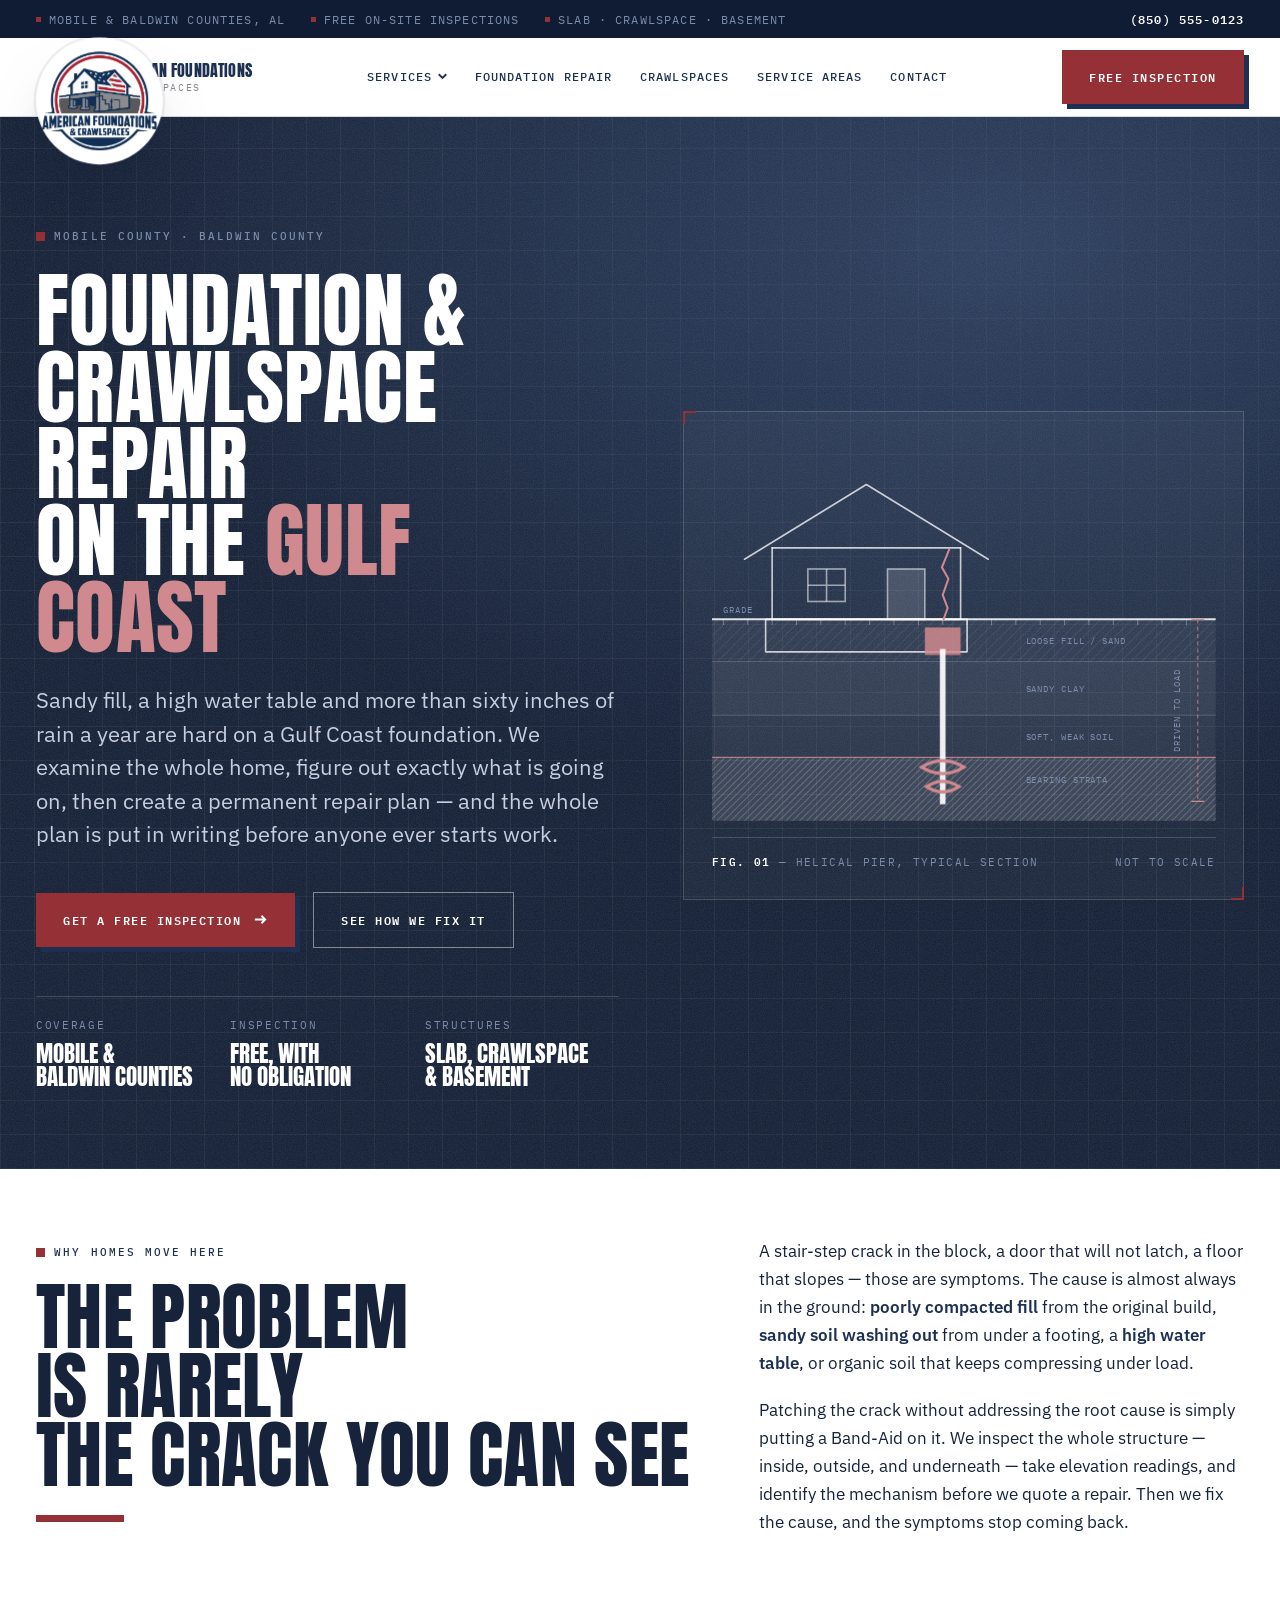
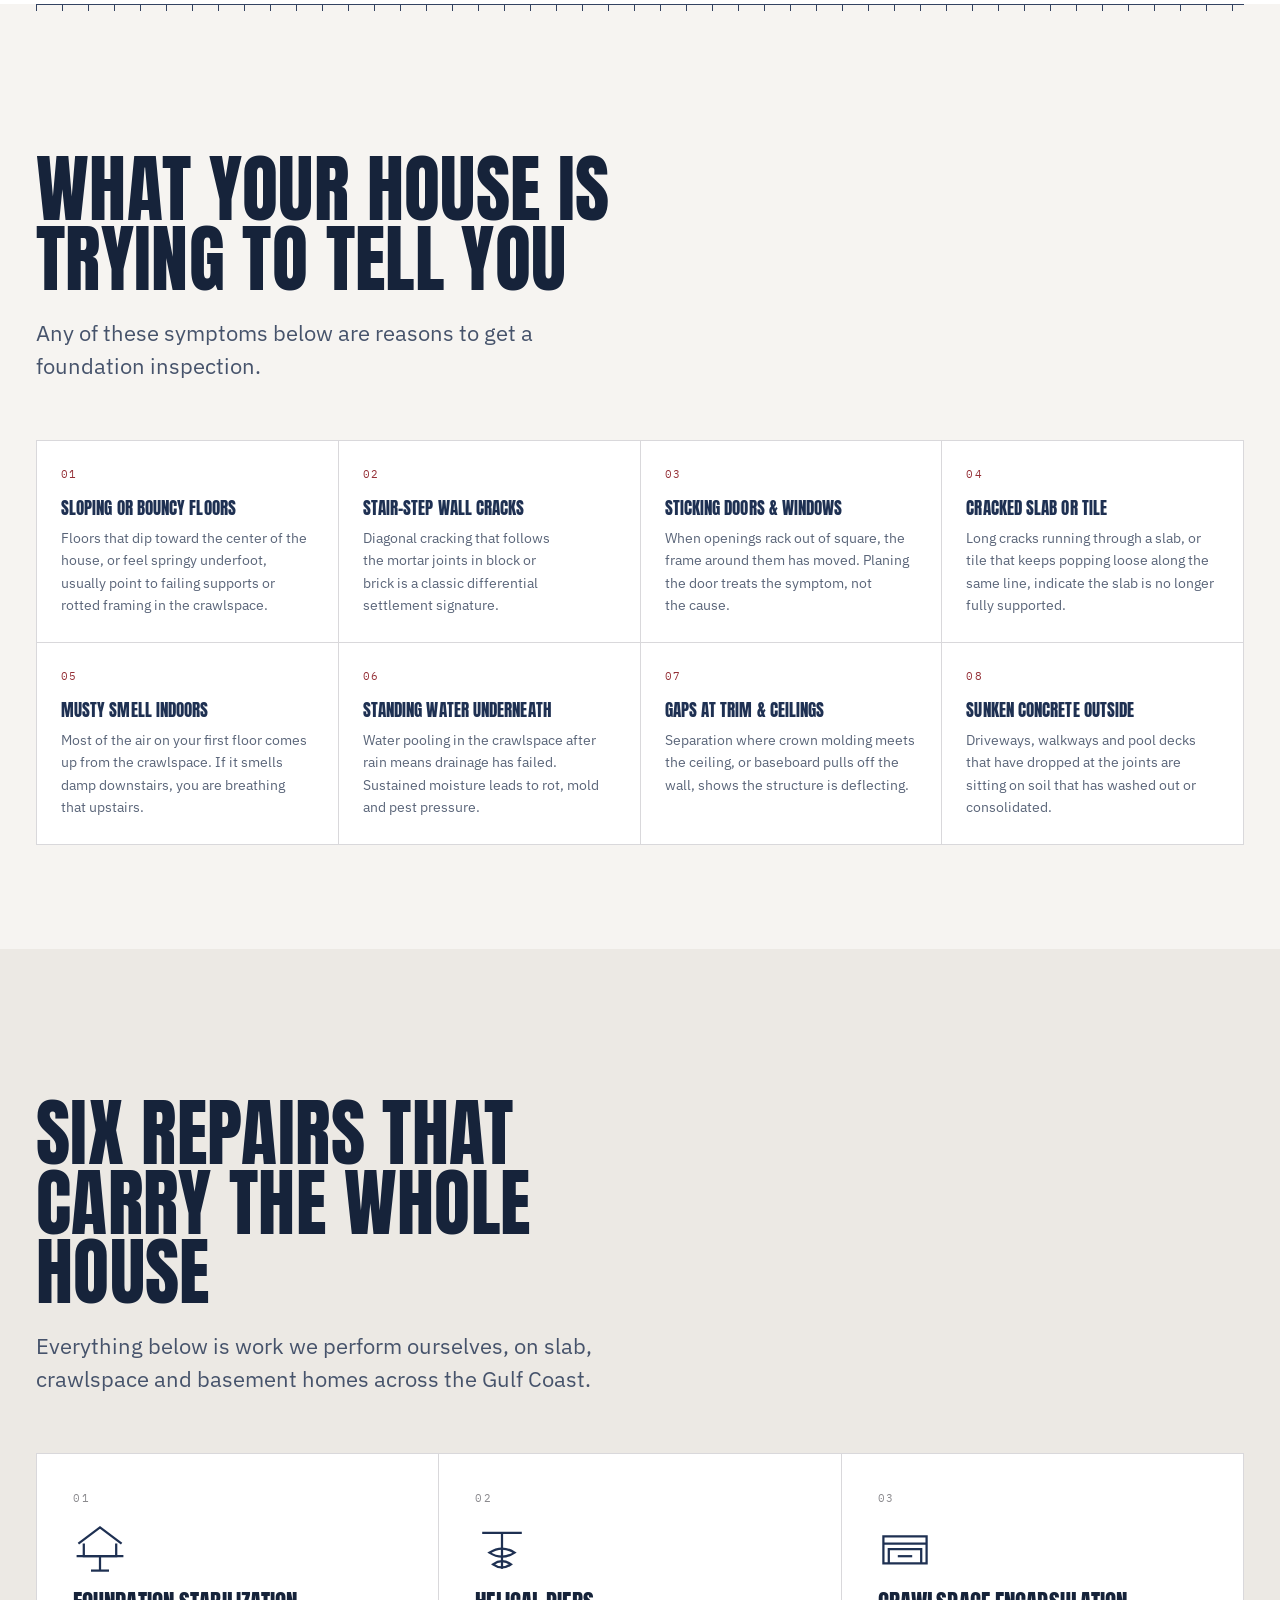
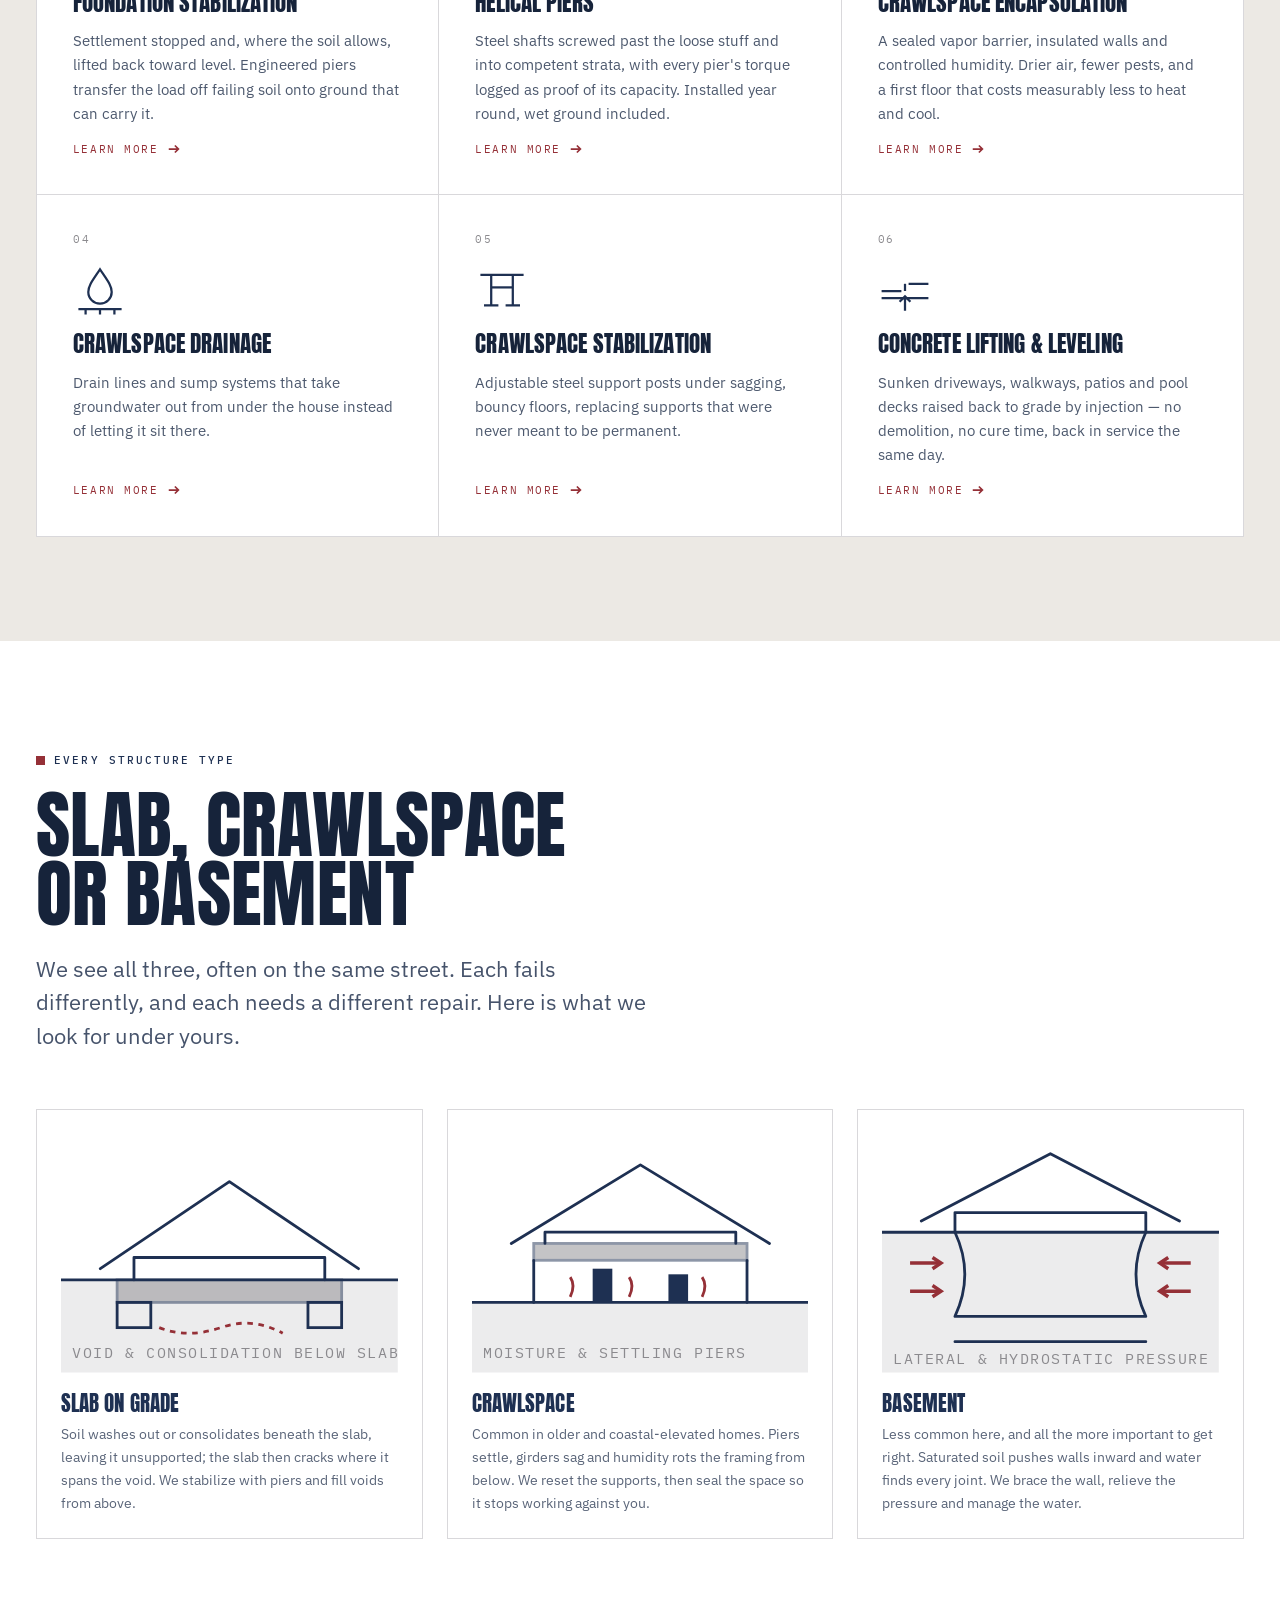
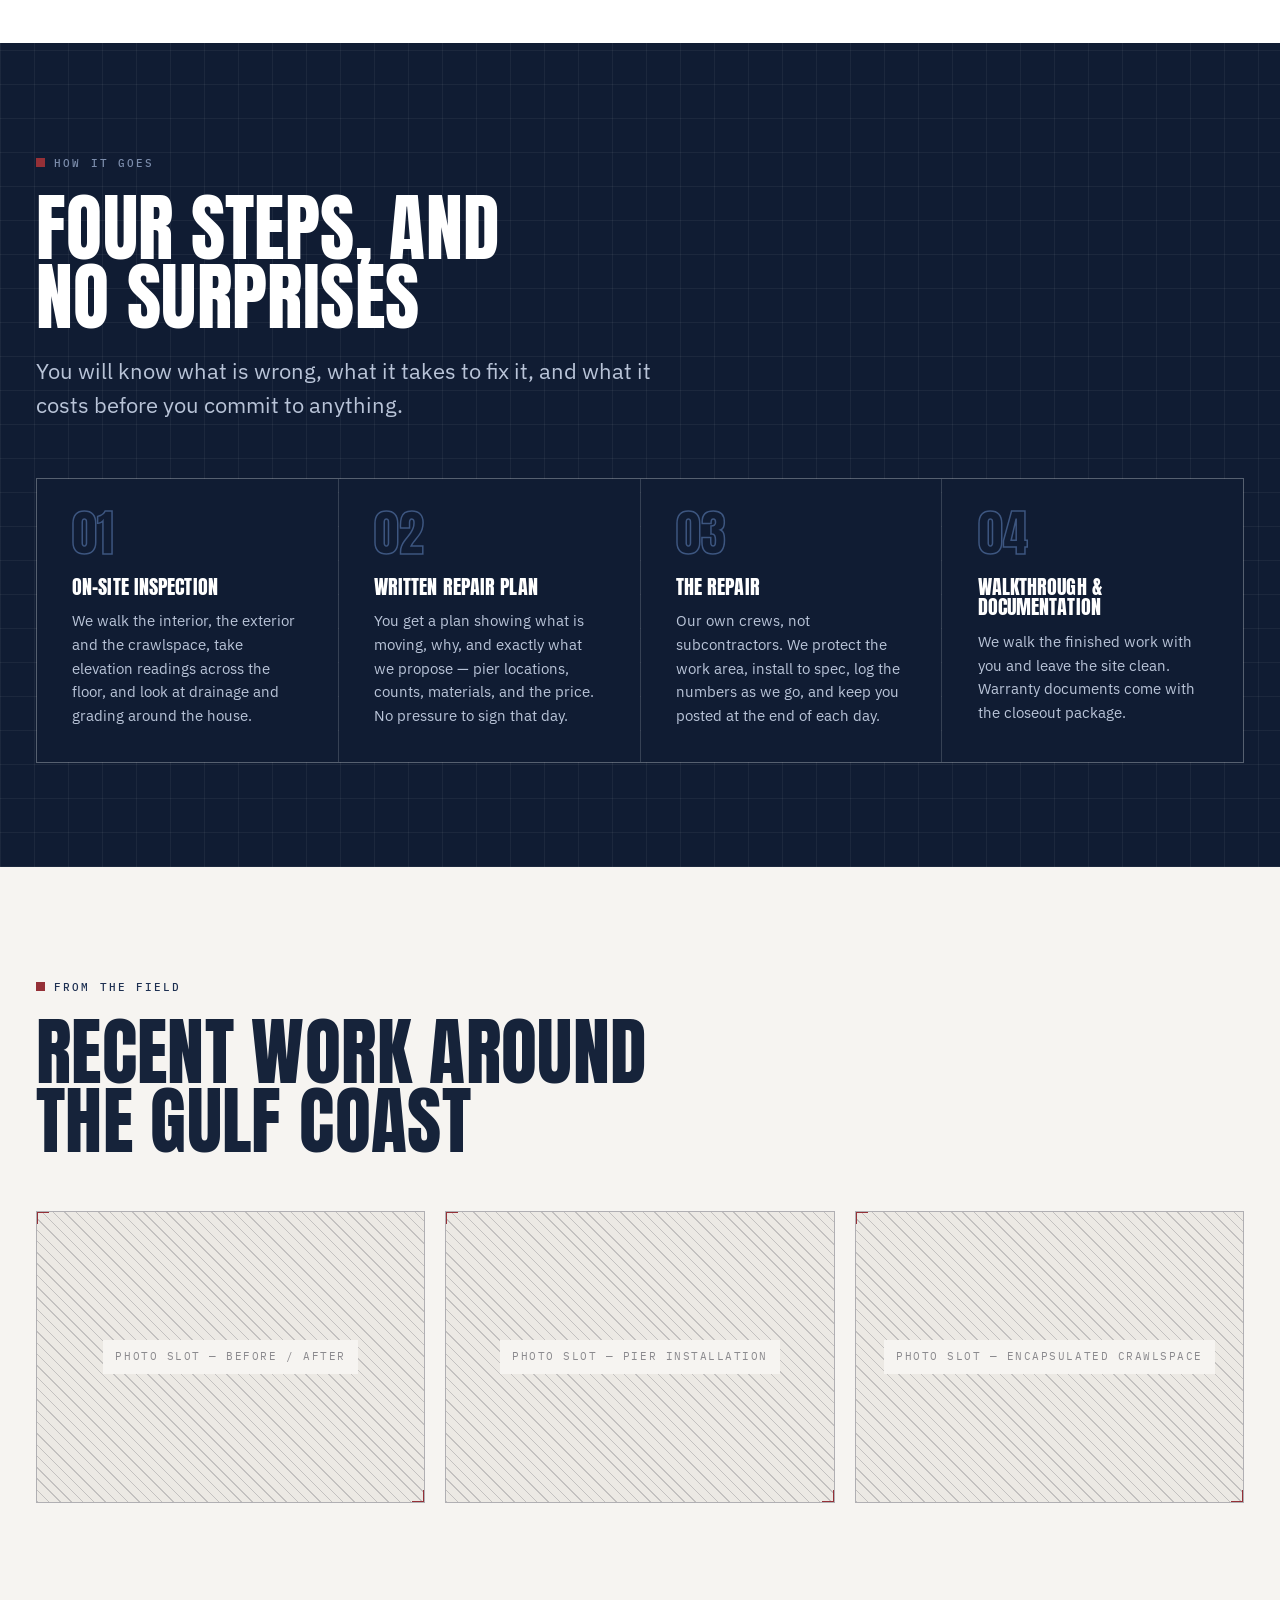
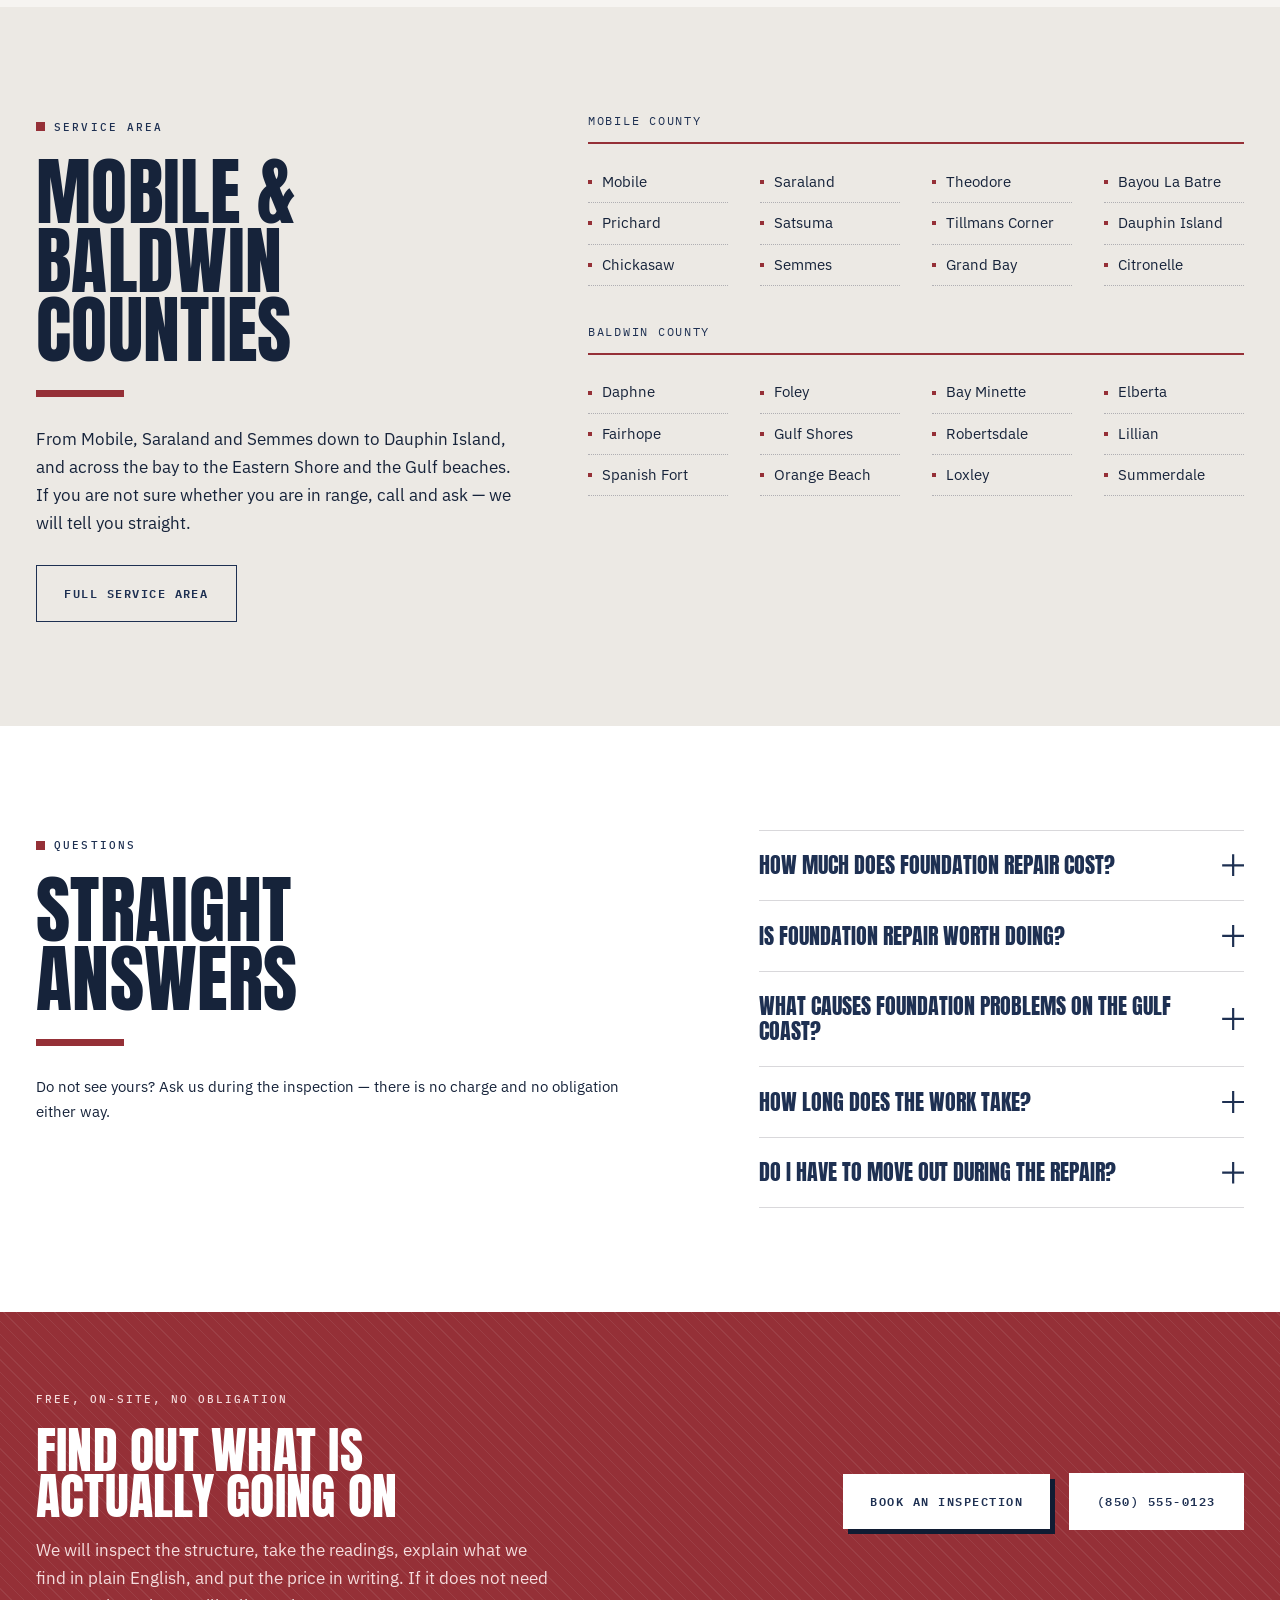
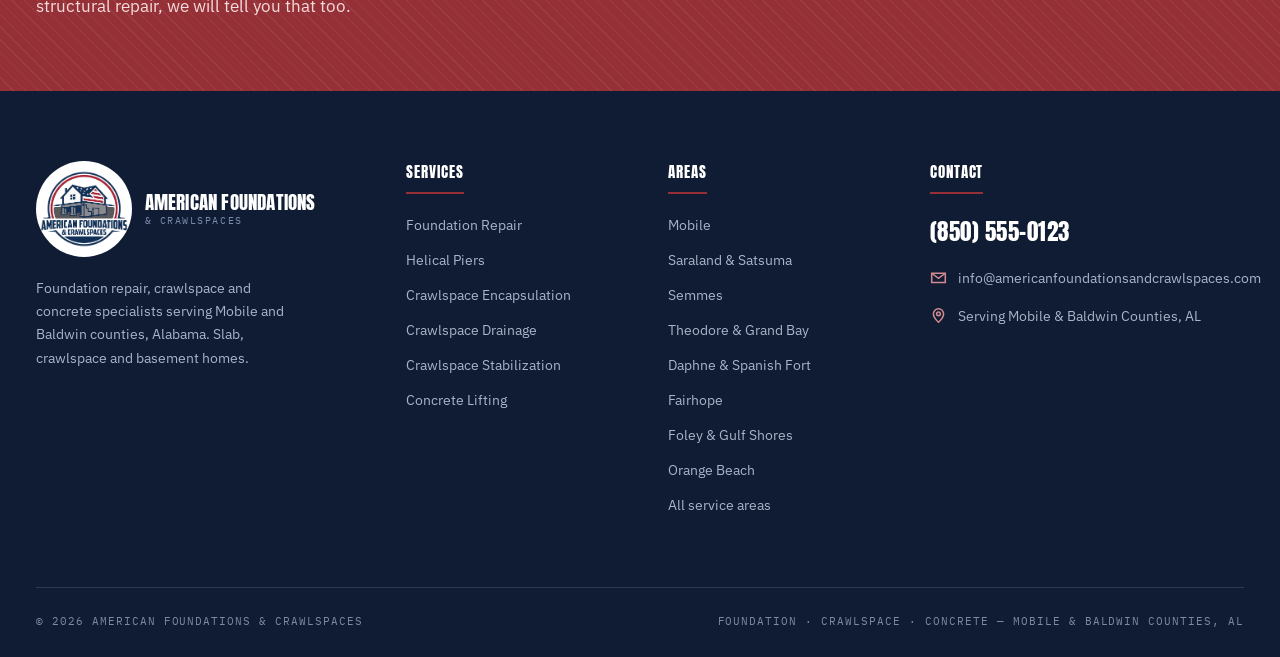
==== commit 822f1d35: "Apply owner's content review: Mobile & Baldwin focus, less how-to copy Service area - Lead with Mobi" ====
--- a/index.html
+++ b/index.html
@@ -3,13 +3,13 @@
 <head>
 <meta charset="utf-8">
 <meta name="viewport" content="width=device-width, initial-scale=1">
-<title>Foundation Repair &amp; Crawlspace Contractors | Pensacola FL</title>
-<meta name="description" content="Foundation repair, crawlspace encapsulation, drainage, floor supports and concrete lifting for slab, crawlspace and basement homes across the Pensacola area and Baldwin County, Alabama.">
+<title>Foundation Repair &amp; Crawlspace Contractors | Mobile &amp; Baldwin, AL</title>
+<meta name="description" content="Foundation repair, crawlspace encapsulation, drainage, floor supports and concrete lifting for slab, crawlspace and basement homes across Mobile and Baldwin counties, Alabama.">
 <link rel="canonical" href="https://www.americanfoundationsandcrawlspaces.com/">
 <meta name="theme-color" content="#1e3052">
 <meta property="og:type" content="website">
-<meta property="og:title" content="Foundation Repair &amp; Crawlspace Contractors in Pensacola, FL">
-<meta property="og:description" content="Sagging floors, cracked slabs and damp crawlspaces, fixed at the cause. Free on-site inspections across the Pensacola area.">
+<meta property="og:title" content="Foundation Repair &amp; Crawlspace Contractors on the Gulf Coast">
+<meta property="og:description" content="Sagging floors, cracked slabs and damp crawlspaces, fixed at the cause. Free on-site inspections across Mobile and Baldwin counties.">
 <meta property="og:url" content="https://www.americanfoundationsandcrawlspaces.com/">
 <link rel="icon" href="assets/img/favicon.svg" type="image/svg+xml">
 <link rel="preload" href="assets/fonts/anton-400.woff2" as="font" type="font/woff2" crossorigin>
@@ -23,7 +23,7 @@
 <div class="topbar">
   <div class="wrap topbar__inner">
     <ul class="topbar__list">
-      <li>NW Florida &amp; Baldwin County, AL</li>
+      <li>Mobile &amp; Baldwin Counties, AL</li>
       <li>Free on-site inspections</li>
       <li>Slab &middot; Crawlspace &middot; Basement</li>
     </ul>
@@ -40,7 +40,7 @@
       </span>
       <span class="brand__text" aria-hidden="true">
         <span class="brand__name">American Foundations</span>
-        <span class="brand__sub">&amp; Crawlspaces &middot; Pensacola</span>
+        <span class="brand__sub">&amp; Crawlspaces</span>
       </span>
     </a>
 
@@ -95,13 +95,13 @@
   <section class="hero">
     <div class="wrap hero__inner">
       <div>
-        <span class="tag tag--light" data-hero style="--delay:0ms">Pensacola &middot; Gulf Breeze &middot; Milton &middot; Pace &middot; Navarre</span>
-        <h1 data-hero style="--delay:90ms">Foundation &amp;<br>Crawlspace Repair<br>in <span class="accent-light">Pensacola</span></h1>
+        <span class="tag tag--light" data-hero style="--delay:0ms">Mobile County &middot; Baldwin County</span>
+        <h1 data-hero style="--delay:90ms">Foundation &amp;<br>Crawlspace Repair<br>on the <span class="accent-light">Gulf Coast</span></h1>
         <p class="lede" data-hero style="--delay:180ms">
-          Sandy fill, a high water table and eighty inches of rain a year are hard on
-          a Gulf Coast foundation. We find what is actually moving under your home,
-          then stabilize it &mdash; and we put the whole plan in writing before anyone
-          picks up a shovel.
+          Sandy fill, a high water table and more than sixty inches of rain a year are
+          hard on a Gulf Coast foundation. We examine the whole home, figure out exactly
+          what is going on, then create a permanent repair plan &mdash; and the whole
+          plan is put in writing before anyone ever starts work.
         </p>
         <div class="btn-row" data-hero style="--delay:270ms">
           <a class="btn" href="contact.html">
@@ -114,7 +114,7 @@
         <dl class="hero__stats" data-hero style="--delay:360ms">
           <div class="hero__stat">
             <dt>Coverage</dt>
-            <dd>NW Florida &amp;<br>South Alabama</dd>
+            <dd>Mobile &amp;<br>Baldwin Counties</dd>
           </div>
           <div class="hero__stat">
             <dt>Inspection</dt>
@@ -232,15 +232,15 @@
       <div class="prose" data-reveal>
         <p>
           A stair-step crack in the block, a door that will not latch, a floor that
-          slopes toward the middle of the room &mdash; those are symptoms. The cause is
-          almost always in the ground: <strong>poorly compacted fill</strong> from the
-          original build, <strong>sandy soil washing out</strong> from under a footing,
-          a <strong>water table that rises</strong> after every storm, or organic soil
-          that keeps compressing under load.
+          slopes &mdash; those are symptoms. The cause is almost always in the ground:
+          <strong>poorly compacted fill</strong> from the original build,
+          <strong>sandy soil washing out</strong> from under a footing, a
+          <strong>high water table</strong>, or organic soil that keeps compressing
+          under load.
         </p>
         <p>
-          Patching the crack without addressing what moved just means patching it
-          again next year. We inspect the whole structure &mdash; inside, outside, and
+          Patching the crack without addressing the root cause is simply putting a
+          Band-Aid on it. We inspect the whole structure &mdash; inside, outside, and
           underneath &mdash; take elevation readings, and identify the mechanism before
           we quote a repair. Then we fix the cause, and the symptoms stop coming back.
         </p>
@@ -257,9 +257,7 @@
         <span class="tag" data-reveal>Warning signs</span>
         <h2 data-reveal>What your house is<br>trying to tell you</h2>
         <p data-reveal>
-          Any one of these on its own may be cosmetic. Two or three together usually
-          means something structural is in motion. If you recognise your home here,
-          get it looked at before the repair scope grows.
+          Any of these symptoms below are reasons to get a foundation inspection.
         </p>
       </div>
 
@@ -316,7 +314,7 @@
         <h2 data-reveal>Six repairs that<br>carry the whole house</h2>
         <p data-reveal>
           Everything below is work we perform ourselves, on slab, crawlspace and
-          basement homes across the western Panhandle.
+          basement homes across the Gulf Coast.
         </p>
       </div>
 
@@ -375,7 +373,7 @@
             <path d="M14 50 v6 M30 50 v6 M46 50 v6"/>
           </svg>
           <h3>Crawlspace Drainage</h3>
-          <p>Interior drain lines, sump systems and grading corrections that take groundwater out from under the house instead of letting it sit there after every storm.</p>
+          <p>Drain lines and sump systems that take groundwater out from under the house instead of letting it sit there.</p>
           <span class="tile__more">Learn more
             <svg viewBox="0 0 16 16" fill="none" stroke="currentColor" stroke-width="2" aria-hidden="true"><path d="M2 8h11M9 4l4 4-4 4"/></svg>
           </span>
@@ -390,7 +388,7 @@
             <path d="M18 26 h24"/>
           </svg>
           <h3>Crawlspace Stabilization</h3>
-          <p>Adjustable steel support posts on proper footings, replacing the sagging piers, rotted shims and stacked block that were never meant to be permanent.</p>
+          <p>Adjustable steel support posts under sagging, bouncy floors, replacing supports that were never meant to be permanent.</p>
           <span class="tile__more">Learn more
             <svg viewBox="0 0 16 16" fill="none" stroke="currentColor" stroke-width="2" aria-hidden="true"><path d="M2 8h11M9 4l4 4-4 4"/></svg>
           </span>
@@ -421,8 +419,8 @@
         <span class="tag" data-reveal>Every structure type</span>
         <h2 data-reveal>Slab, crawlspace<br>or basement</h2>
         <p data-reveal>
-          Pensacola has all three, often on the same street. Each fails differently,
-          and each needs a different repair. Here is what we look for under yours.
+          We see all three, often on the same street. Each fails differently, and
+          each needs a different repair. Here is what we look for under yours.
         </p>
       </div>
 
@@ -440,7 +438,7 @@
             <text class="dwg-label dwg-label--dark" x="8" y="160">Void &amp; consolidation below slab</text>
           </svg>
           <h3>Slab on grade</h3>
-          <p>Most post-1970 Pensacola homes. Soil washes out or consolidates beneath the slab, leaving it unsupported; the slab then cracks where it spans the void. We stabilize with piers and fill voids from above.</p>
+          <p>Soil washes out or consolidates beneath the slab, leaving it unsupported; the slab then cracks where it spans the void. We stabilize with piers and fill voids from above.</p>
         </article>
 
         <article class="type" data-reveal>
@@ -506,7 +504,7 @@
         <article class="step" data-reveal>
           <span class="step__n">02</span>
           <h3>Written repair plan</h3>
-          <p>You get a plan showing what is moving, why, and exactly what we propose &mdash; pier locations, counts, materials, and a fixed price. No pressure to sign that day.</p>
+          <p>You get a plan showing what is moving, why, and exactly what we propose &mdash; pier locations, counts, materials, and the price. No pressure to sign that day.</p>
         </article>
         <article class="step" data-reveal>
           <span class="step__n">03</span>
@@ -516,7 +514,7 @@
         <article class="step" data-reveal>
           <span class="step__n">04</span>
           <h3>Walkthrough &amp; documentation</h3>
-          <p>We walk the finished work with you, hand over the installation records, and leave the site clean. Warranty documents come with the closeout package.</p>
+          <p>We walk the finished work with you and leave the site clean. Warranty documents come with the closeout package.</p>
         </article>
       </div>
     </div>
@@ -527,7 +525,7 @@
     <div class="wrap">
       <div class="section-head">
         <span class="tag" data-reveal>From the field</span>
-        <h2 data-reveal>Recent work around<br>the Panhandle</h2>
+        <h2 data-reveal>Recent work around<br>the Gulf Coast</h2>
       </div>
       <!-- PHOTO SLOTS — drop real job photos in assets/img/ and replace each
            placeholder with <img src="..." alt="...">. See README. -->
@@ -544,13 +542,12 @@
     <div class="wrap split split--wide-right split--top">
       <div>
         <span class="tag" data-reveal>Service area</span>
-        <h2 data-reveal style="margin-top:1.1rem">We work<br>where we live</h2>
+        <h2 data-reveal style="margin-top:1.1rem">Mobile &amp;<br>Baldwin Counties</h2>
         <span class="slab" data-reveal></span>
         <p class="prose" data-reveal style="margin-top:1.75rem">
-          Based in the Pensacola area, covering the western Florida Panhandle from
-          Perdido Key to Navarre and crossing the state line into Baldwin County,
-          Alabama. If you are not sure whether you are in range, call and ask &mdash;
-          we will tell you straight.
+          From Mobile, Saraland and Semmes down to Dauphin Island, and across the bay
+          to the Eastern Shore and the Gulf beaches. If you are not sure whether you
+          are in range, call and ask &mdash; we will tell you straight.
         </p>
         <div class="btn-row" data-reveal style="margin-top:1.75rem">
           <a class="btn btn--ghost" href="service-areas.html">Full Service Area</a>
@@ -558,37 +555,22 @@
       </div>
 
       <div data-reveal>
-        <span class="county">Escambia County</span>
+        <span class="county">Mobile County</span>
         <ul class="areas" style="margin-bottom:2.25rem">
-          <li>Pensacola</li>
-          <li>Cantonment</li>
-          <li>Molino</li>
-          <li>Century</li>
-          <li>Perdido Key</li>
-          <li>Ferry Pass</li>
-          <li>Brent</li>
-          <li>Bellview</li>
-          <li>Myrtle Grove</li>
-          <li>Warrington</li>
-          <li>Gonzalez</li>
-          <li>Ensley</li>
+          <li>Mobile</li>
+          <li>Prichard</li>
+          <li>Chickasaw</li>
+          <li>Saraland</li>
+          <li>Satsuma</li>
+          <li>Semmes</li>
+          <li>Theodore</li>
+          <li>Tillmans Corner</li>
+          <li>Grand Bay</li>
+          <li>Bayou La Batre</li>
+          <li>Dauphin Island</li>
+          <li>Citronelle</li>
         </ul>
-        <span class="county">Santa Rosa &amp; Okaloosa</span>
-        <ul class="areas" style="margin-bottom:2.25rem">
-          <li>Gulf Breeze</li>
-          <li>Milton</li>
-          <li>Pace</li>
-          <li>Navarre</li>
-          <li>Jay</li>
-          <li>Bagdad</li>
-          <li>Holley</li>
-          <li>Fort Walton Beach</li>
-          <li>Crestview</li>
-          <li>Niceville</li>
-          <li>Destin</li>
-          <li>Baker</li>
-        </ul>
-        <span class="county">Baldwin County, Alabama</span>
+        <span class="county">Baldwin County</span>
         <ul class="areas">
           <li>Daphne</li>
           <li>Fairhope</li>
@@ -625,7 +607,7 @@
           <summary>How much does foundation repair cost?</summary>
           <div class="faq__body">
             <p>It depends on what is moving and how far it has gone. A handful of crawlspace support posts is a modest job; piering a settled corner of a slab home is a larger one. The honest answer is that nobody can quote it responsibly over the phone.</p>
-            <p>What we can promise is that the inspection is free, the price we put in writing is the price you pay, and we will tell you if the problem is cosmetic and does not warrant structural work at all.</p>
+            <p>What we can promise is that the inspection is free, and that we will tell you if the problem is cosmetic and does not warrant structural work at all.</p>
           </div>
         </details>
         <details>
@@ -638,7 +620,7 @@
         <details>
           <summary>What causes foundation problems on the Gulf Coast?</summary>
           <div class="faq__body">
-            <p>Water and soil, in that order. Sandy soils here drain fast but also erode fast, so runoff can carry material out from under a footing. Poorly compacted fill under newer construction settles under load. Organic and clay pockets compress or shrink and swell with moisture. And a high water table, pushed higher by tropical rainfall, keeps crawlspaces wet and softens bearing soil.</p>
+            <p>Water and soil, in that order. Sandy soils here drain fast but also erode fast, so runoff can carry material out from under a footing. Poorly compacted fill under newer construction settles under load. Organic and clay pockets compress or shrink and swell with moisture. And a high water table keeps crawlspaces wet and softens bearing soil.</p>
           </div>
         </details>
         <details>
@@ -653,13 +635,6 @@
             <p>Almost never. The great majority of our work happens outside the house or underneath it, and homeowners stay put throughout. If any part of a job would genuinely disrupt living in the home, we tell you before you sign, not after.</p>
           </div>
         </details>
-        <details>
-          <summary>Can I fix a foundation problem myself?</summary>
-          <div class="faq__body">
-            <p>You can absolutely improve the conditions that cause it: extend downspouts well away from the house, clear the gutters, regrade so water runs away from the foundation, and fix plumbing leaks quickly. That is genuinely useful work and it is free.</p>
-            <p>The structural repair itself is not a DIY project. Piers have to reach load-bearing strata and be installed to a verified capacity, and lifting a structure incorrectly causes more damage than leaving it alone.</p>
-          </div>
-        </details>
       </div>
     </div>
   </section>
@@ -672,7 +647,7 @@
         <h2 style="margin-top:1rem">Find out what is<br>actually going on</h2>
         <p>
           We will inspect the structure, take the readings, explain what we find in
-          plain English, and put a fixed price in writing. If it does not need
+          plain English, and put the price in writing. If it does not need
           structural repair, we will tell you that too.
         </p>
       </div>
@@ -699,9 +674,8 @@
           </span>
         </a>
         <p>
-          Foundation repair, crawlspace and concrete specialists serving Pensacola,
-          the western Florida Panhandle and Baldwin County, Alabama. Slab,
-          crawlspace and basement homes.
+          Foundation repair, crawlspace and concrete specialists serving Mobile and
+          Baldwin counties, Alabama. Slab, crawlspace and basement homes.
         </p>
       </div>
 
@@ -720,12 +694,12 @@
       <div>
         <h4>Areas</h4>
         <ul>
-          <li><a href="service-areas.html">Pensacola</a></li>
-          <li><a href="service-areas.html">Gulf Breeze</a></li>
-          <li><a href="service-areas.html">Milton &amp; Pace</a></li>
-          <li><a href="service-areas.html">Navarre</a></li>
-          <li><a href="service-areas.html">Cantonment</a></li>
-          <li><a href="service-areas.html">Daphne &amp; Fairhope</a></li>
+          <li><a href="service-areas.html">Mobile</a></li>
+          <li><a href="service-areas.html">Saraland &amp; Satsuma</a></li>
+          <li><a href="service-areas.html">Semmes</a></li>
+          <li><a href="service-areas.html">Theodore &amp; Grand Bay</a></li>
+          <li><a href="service-areas.html">Daphne &amp; Spanish Fort</a></li>
+          <li><a href="service-areas.html">Fairhope</a></li>
           <li><a href="service-areas.html">Foley &amp; Gulf Shores</a></li>
           <li><a href="service-areas.html">Orange Beach</a></li>
           <li><a href="service-areas.html">All service areas</a></li>
@@ -743,7 +717,7 @@
           </a>
           <a href="service-areas.html">
             <svg viewBox="0 0 20 20" fill="none" stroke="currentColor" stroke-width="1.8" aria-hidden="true"><path d="M10 18s6-5.4 6-10A6 6 0 0 0 4 8c0 4.6 6 10 6 10z"/><circle cx="10" cy="8" r="2.2"/></svg>
-            Pensacola, Florida<br>Serving NW Florida &amp; Baldwin County, AL
+            Serving Mobile &amp; Baldwin Counties, AL
           </a>
         </address>
       </div>
@@ -751,7 +725,7 @@
 
     <div class="footer__meta">
       <span>&copy; <span data-year>2026</span> American Foundations &amp; Crawlspaces</span>
-      <span>Foundation &middot; Crawlspace &middot; Concrete &mdash; Pensacola, FL</span>
+      <span>Foundation &middot; Crawlspace &middot; Concrete &mdash; Mobile &amp; Baldwin Counties, AL</span>
     </div>
   </div>
 </footer>
@@ -769,27 +743,20 @@
   "@type": "HomeAndConstructionBusiness",
   "@id": "https://www.americanfoundationsandcrawlspaces.com/#business",
   "name": "American Foundations & Crawlspaces",
-  "description": "Foundation repair, crawlspace encapsulation, drainage, stabilization and concrete lifting for slab, crawlspace and basement homes in Pensacola, the western Florida Panhandle and Baldwin County, Alabama.",
+  "description": "Foundation repair, crawlspace encapsulation, drainage, stabilization and concrete lifting for slab, crawlspace and basement homes in Mobile and Baldwin counties, Alabama.",
   "url": "https://www.americanfoundationsandcrawlspaces.com/",
   "logo": "https://www.americanfoundationsandcrawlspaces.com/assets/img/amerfclogo.png",
   "telephone": "+1-850-555-0123",
   "email": "info@americanfoundationsandcrawlspaces.com",
-  "address": {
-    "@type": "PostalAddress",
-    "addressLocality": "Pensacola",
-    "addressRegion": "FL",
-    "addressCountry": "US"
-  },
-  "geo": { "@type": "GeoCoordinates", "latitude": 30.4213, "longitude": -87.2169 },
   "areaServed": [
-    { "@type": "City", "name": "Pensacola" },
-    { "@type": "City", "name": "Gulf Breeze" },
-    { "@type": "City", "name": "Milton" },
-    { "@type": "City", "name": "Pace" },
-    { "@type": "City", "name": "Navarre" },
-    { "@type": "City", "name": "Cantonment" },
-    { "@type": "City", "name": "Perdido Key" },
-    { "@type": "City", "name": "Fort Walton Beach" },
+    { "@type": "City", "name": "Mobile" },
+    { "@type": "City", "name": "Prichard" },
+    { "@type": "City", "name": "Saraland" },
+    { "@type": "City", "name": "Satsuma" },
+    { "@type": "City", "name": "Semmes" },
+    { "@type": "City", "name": "Theodore" },
+    { "@type": "City", "name": "Grand Bay" },
+    { "@type": "City", "name": "Dauphin Island" },
     { "@type": "City", "name": "Daphne" },
     { "@type": "City", "name": "Fairhope" },
     { "@type": "City", "name": "Spanish Fort" },
@@ -798,8 +765,7 @@
     { "@type": "City", "name": "Orange Beach" },
     { "@type": "City", "name": "Bay Minette" },
     { "@type": "City", "name": "Robertsdale" },
-    { "@type": "AdministrativeArea", "name": "Escambia County, Florida" },
-    { "@type": "AdministrativeArea", "name": "Santa Rosa County, Florida" },
+    { "@type": "AdministrativeArea", "name": "Mobile County, Alabama" },
     { "@type": "AdministrativeArea", "name": "Baldwin County, Alabama" }
   ],
   "hasOfferCatalog": {
@@ -825,7 +791,7 @@
     {
       "@type": "Question",
       "name": "How much does foundation repair cost?",
-      "acceptedAnswer": { "@type": "Answer", "text": "It depends on what is moving and how far it has gone. A handful of crawlspace support posts is a modest job; piering a settled corner of a slab home is a larger one. Nobody can quote it responsibly over the phone. Our inspection is free, the price we put in writing is the price you pay, and we will tell you if the problem is cosmetic and does not warrant structural work." }
+      "acceptedAnswer": { "@type": "Answer", "text": "It depends on what is moving and how far it has gone. A handful of crawlspace support posts is a modest job; piering a settled corner of a slab home is a larger one. Nobody can quote it responsibly over the phone. Our inspection is free, and we will tell you if the problem is cosmetic and does not warrant structural work." }
     },
     {
       "@type": "Question",
@@ -835,7 +801,7 @@
     {
       "@type": "Question",
       "name": "What causes foundation problems on the Gulf Coast?",
-      "acceptedAnswer": { "@type": "Answer", "text": "Water and soil. Sandy Panhandle soils drain fast but erode fast, so runoff carries material out from under footings. Poorly compacted fill settles under load. Organic and clay pockets compress or shrink and swell with moisture. A high water table, raised further by tropical rainfall, keeps crawlspaces wet and softens bearing soil." }
+      "acceptedAnswer": { "@type": "Answer", "text": "Water and soil. Sandy soils drain fast but erode fast, so runoff carries material out from under footings. Poorly compacted fill settles under load. Organic and clay pockets compress or shrink and swell with moisture. A high water table keeps crawlspaces wet and softens bearing soil." }
     },
     {
       "@type": "Question",
@@ -846,11 +812,6 @@
       "@type": "Question",
       "name": "Do I have to move out during foundation repair?",
       "acceptedAnswer": { "@type": "Answer", "text": "Almost never. The great majority of the work happens outside the house or underneath it, and homeowners stay in the home throughout. If any part of a job would disrupt living in the home, we say so before you sign." }
-    },
-    {
-      "@type": "Question",
-      "name": "Can I fix a foundation problem myself?",
-      "acceptedAnswer": { "@type": "Answer", "text": "You can improve the conditions that cause it: extend downspouts away from the house, clear gutters, regrade so water runs away from the foundation and fix plumbing leaks quickly. The structural repair itself is not a DIY project, because piers must reach load-bearing strata at a verified capacity and lifting a structure incorrectly causes more damage than leaving it alone." }
     }
   ]
 }
--- a/assets/css/styles.css
+++ b/assets/css/styles.css
@@ -1102,6 +1102,20 @@
     grid-template-columns: repeat(4, 1fr);
   }
 }
+/* Five cards: the odd one spans both columns on tablets, one row of five on desktop */
+@media (min-width: 40rem) {
+  .signs--5 .sign:last-child {
+    grid-column: span 2;
+  }
+}
+@media (min-width: 62rem) {
+  .signs--5 {
+    grid-template-columns: repeat(5, 1fr);
+  }
+  .signs--5 .sign:last-child {
+    grid-column: auto;
+  }
+}
 .sign {
   border-right: 1px solid var(--gray-200);
   border-bottom: 1px solid var(--gray-200);
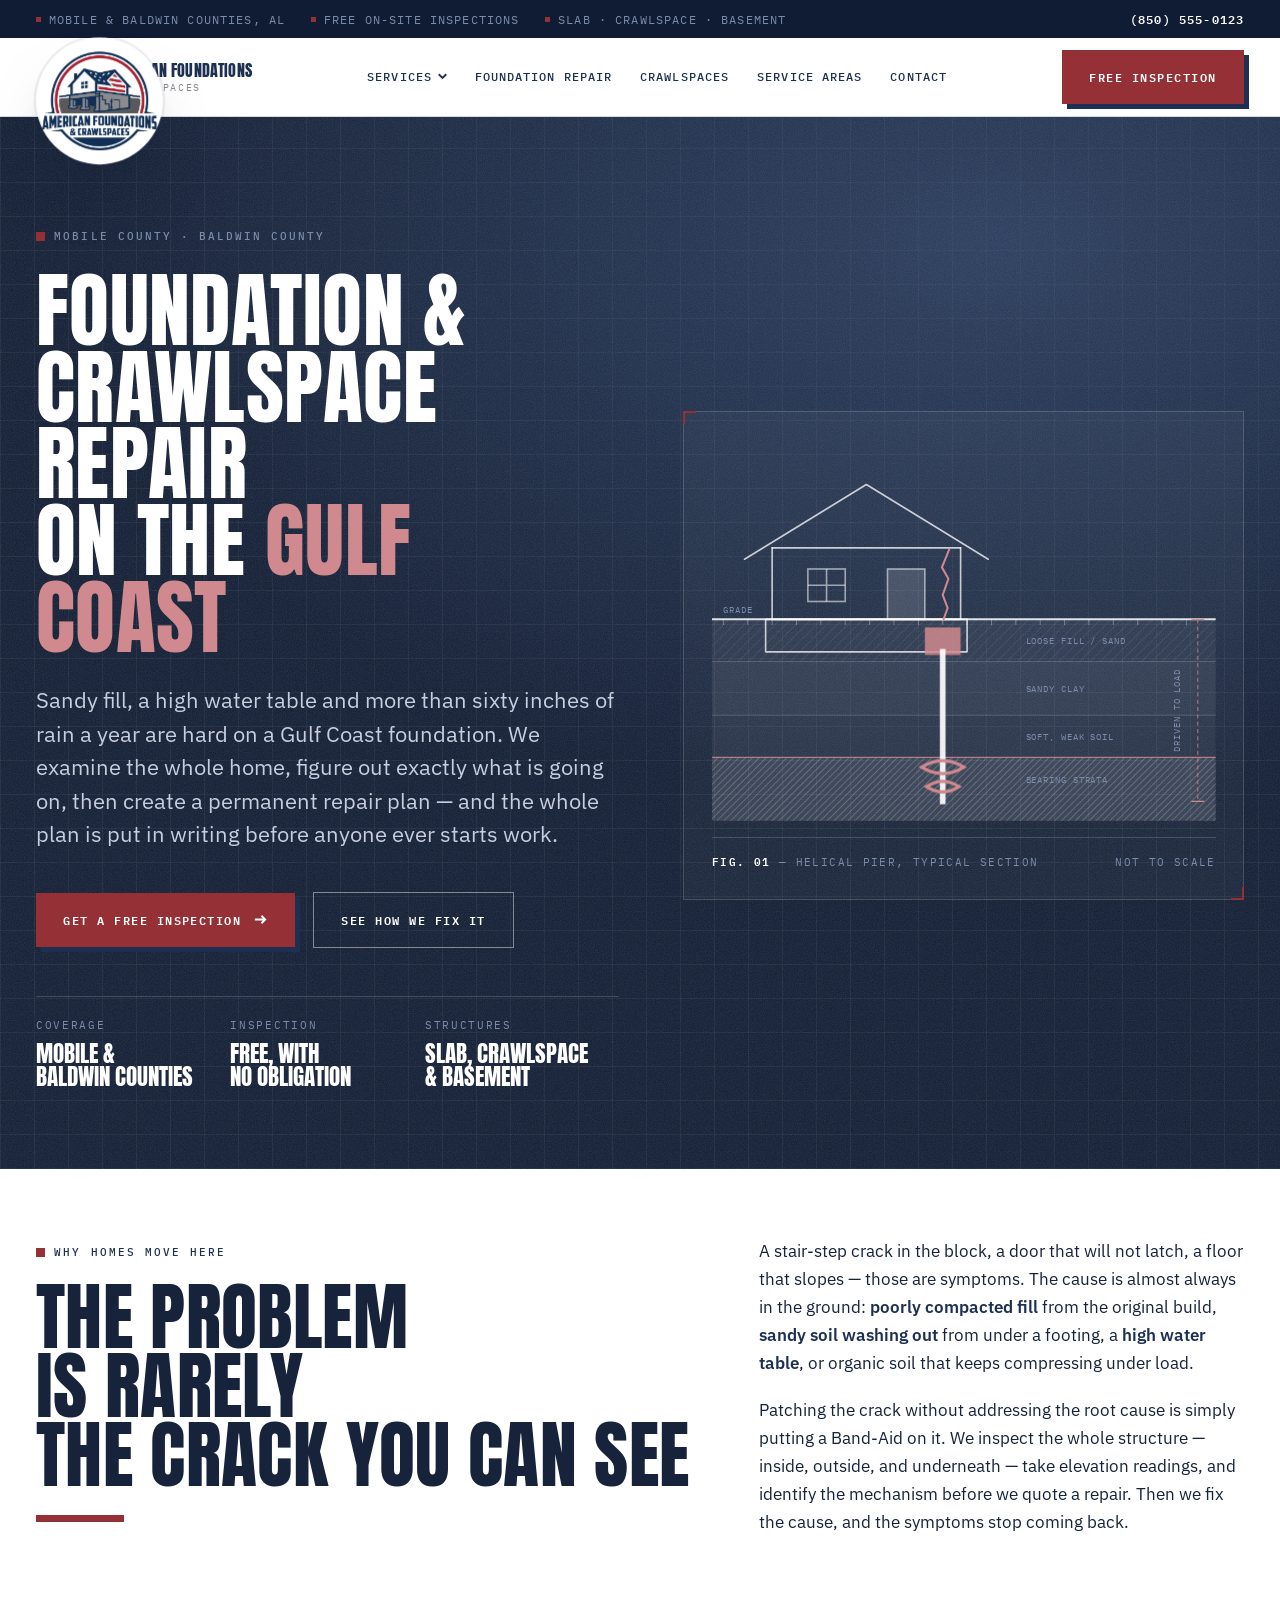
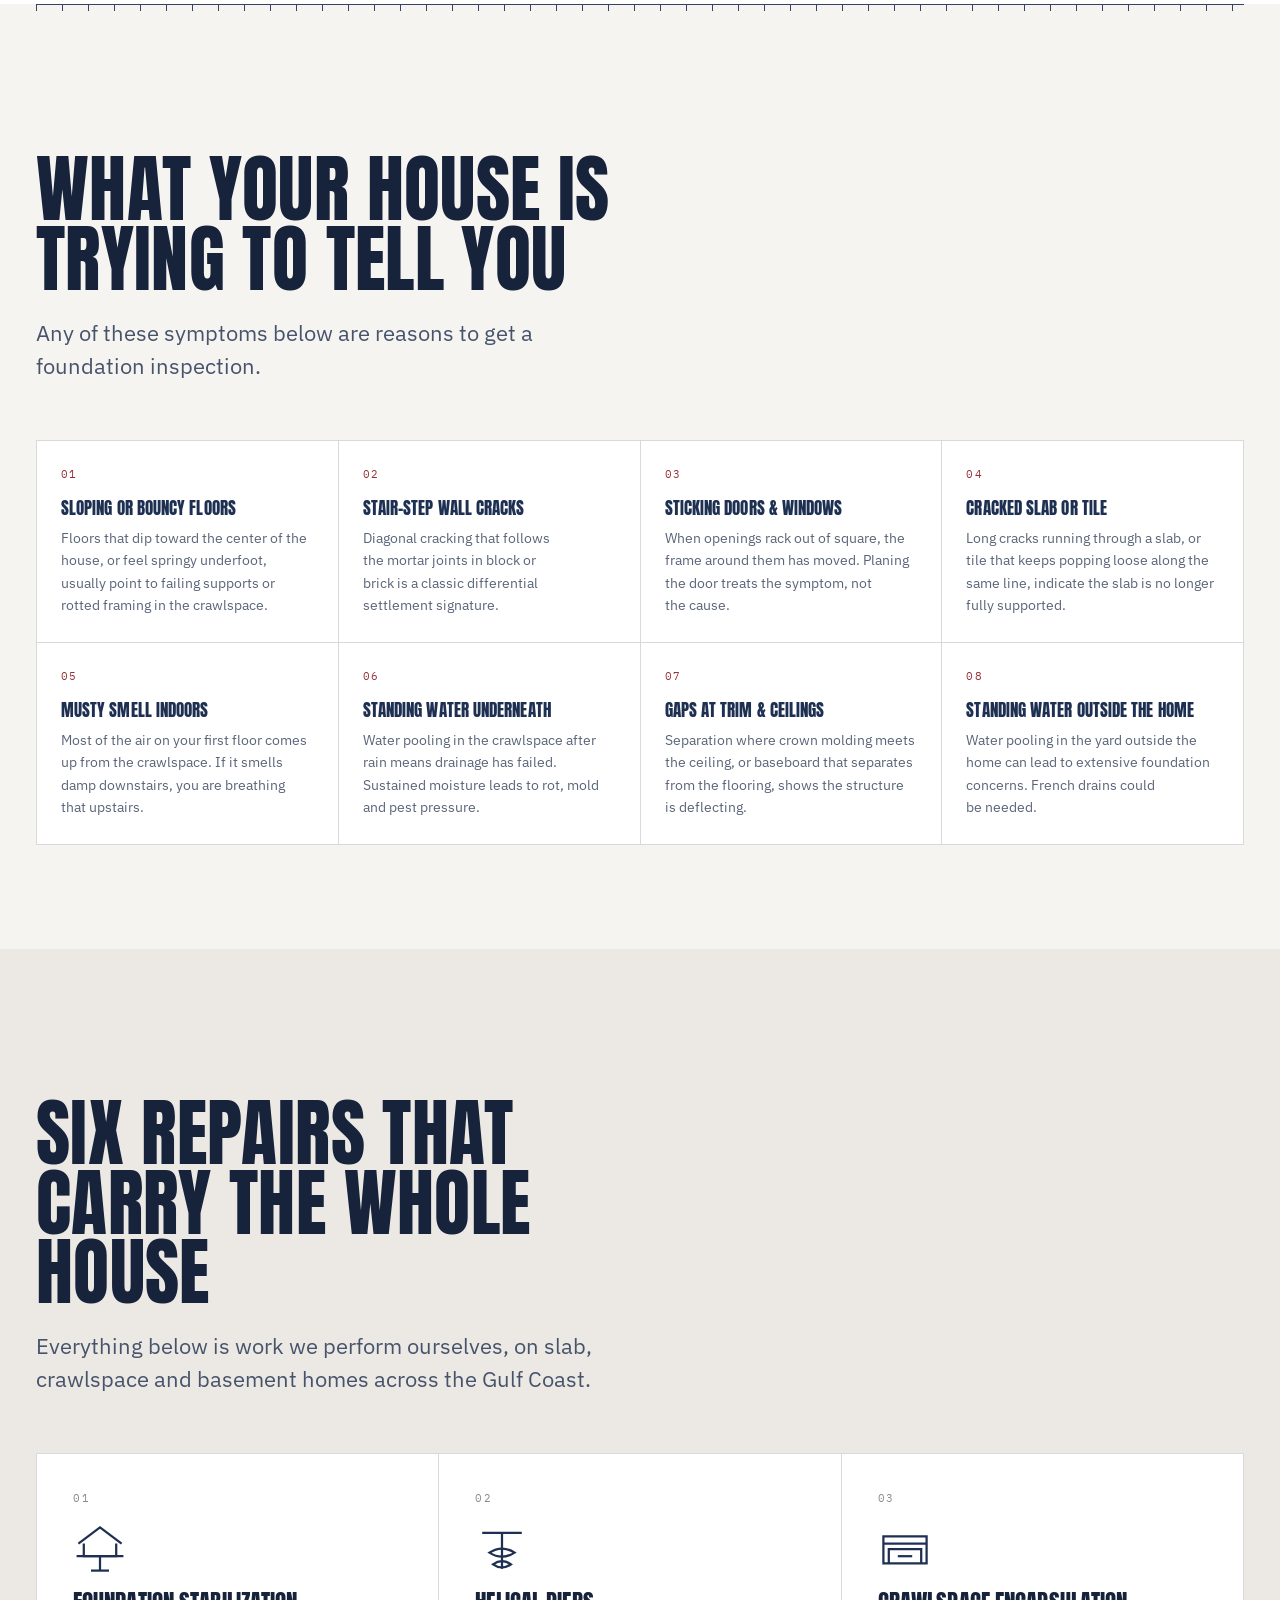
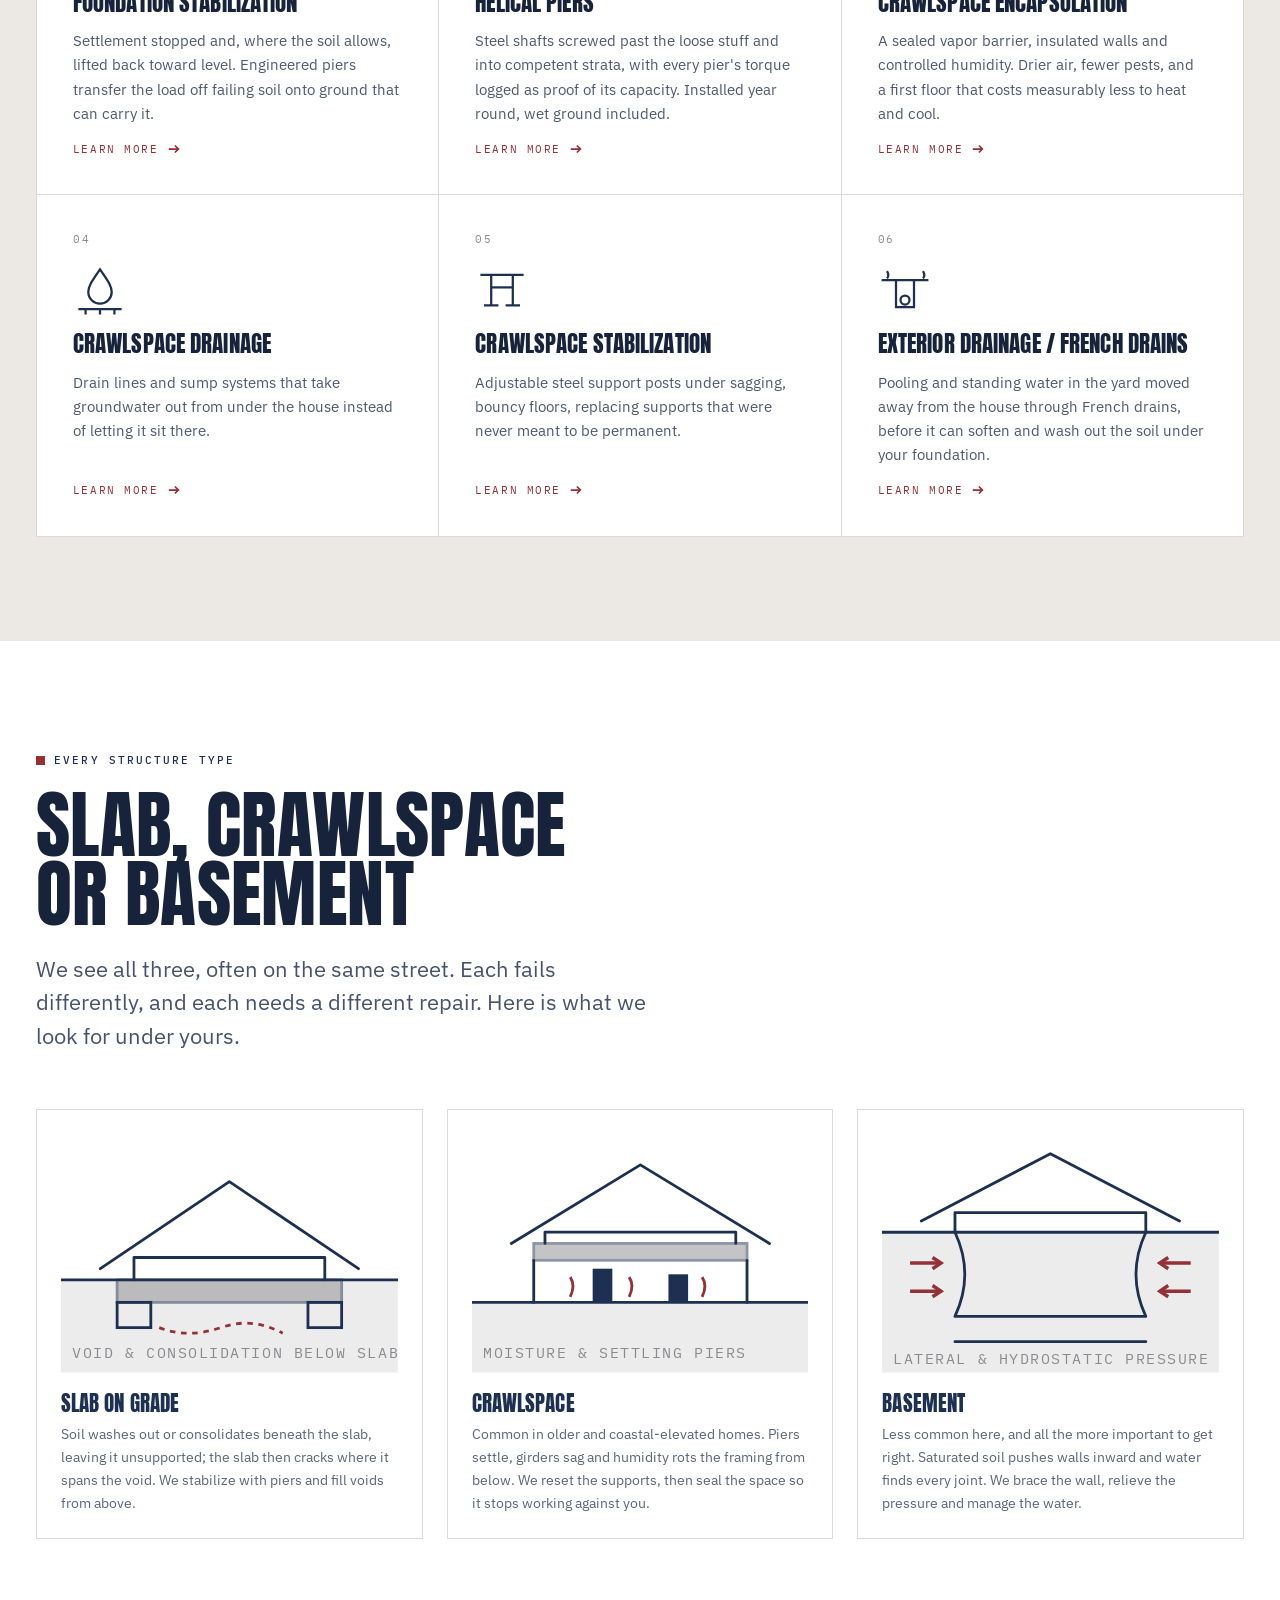
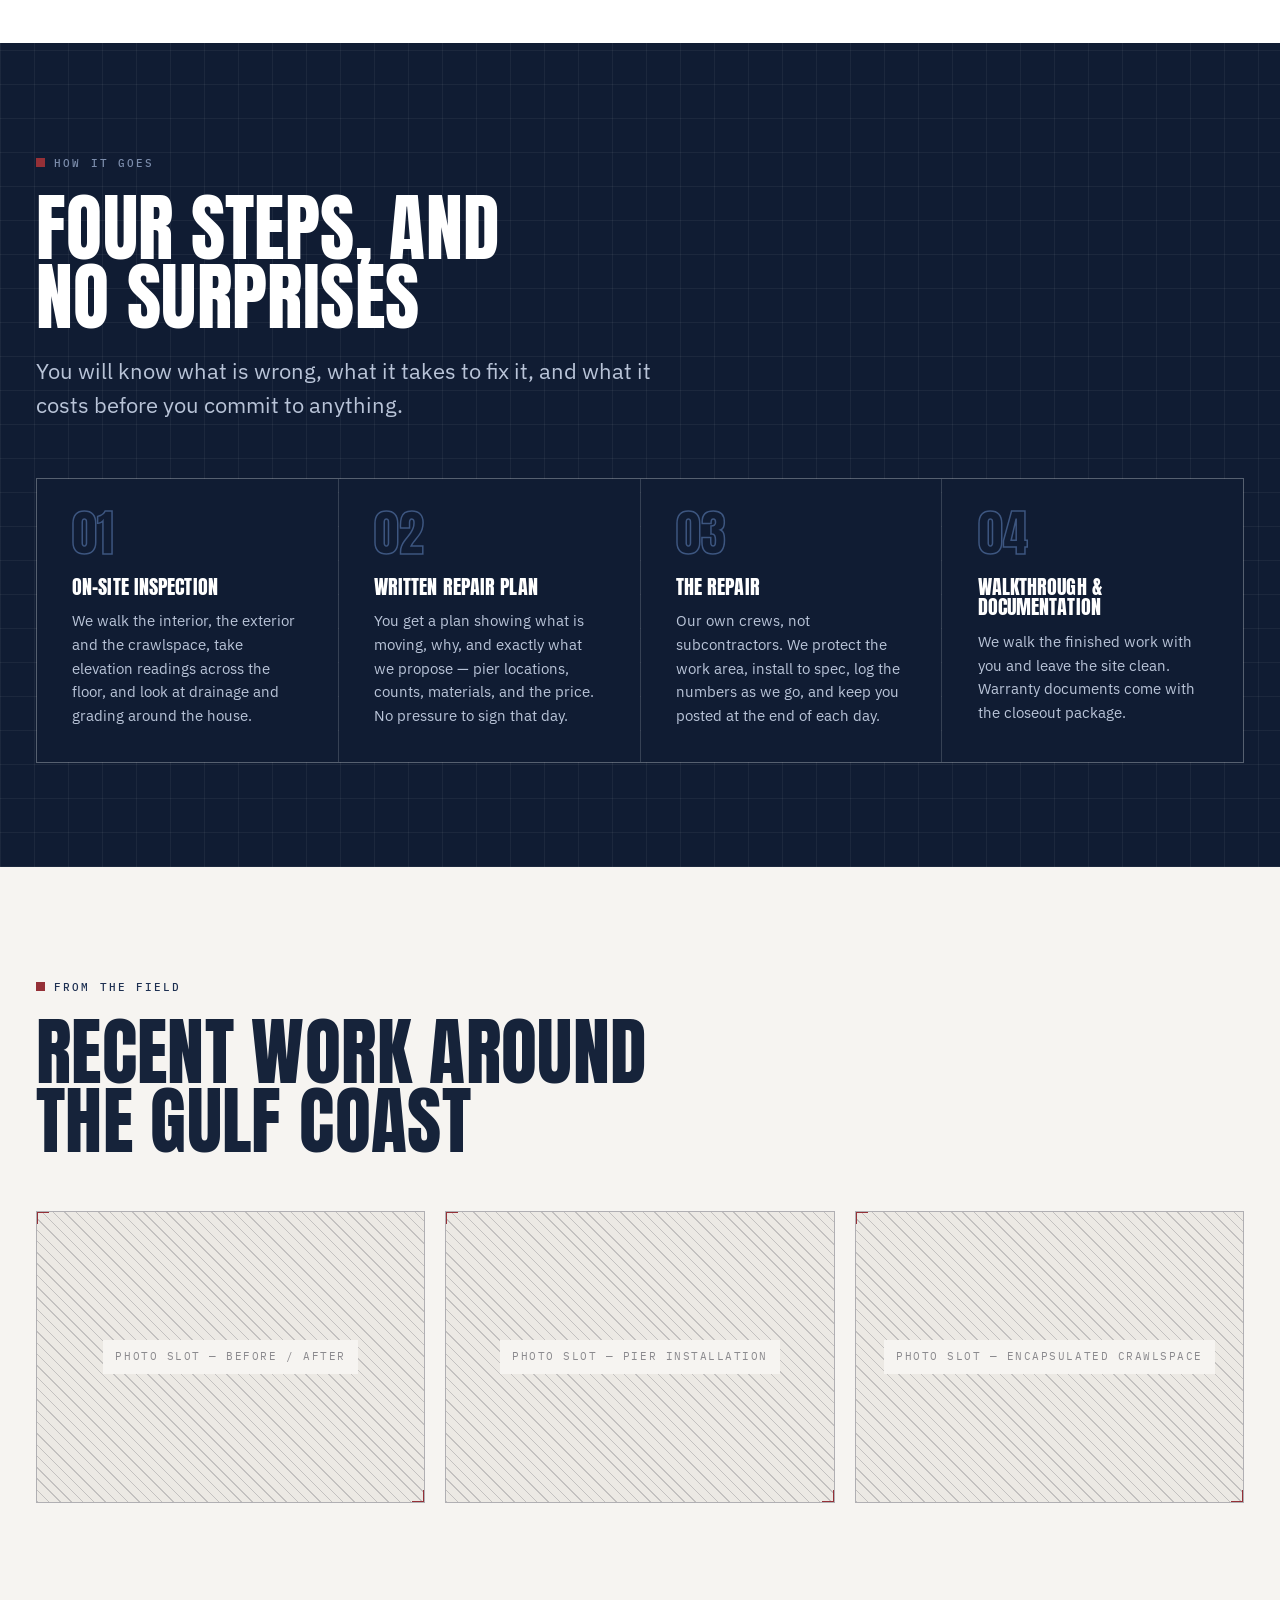
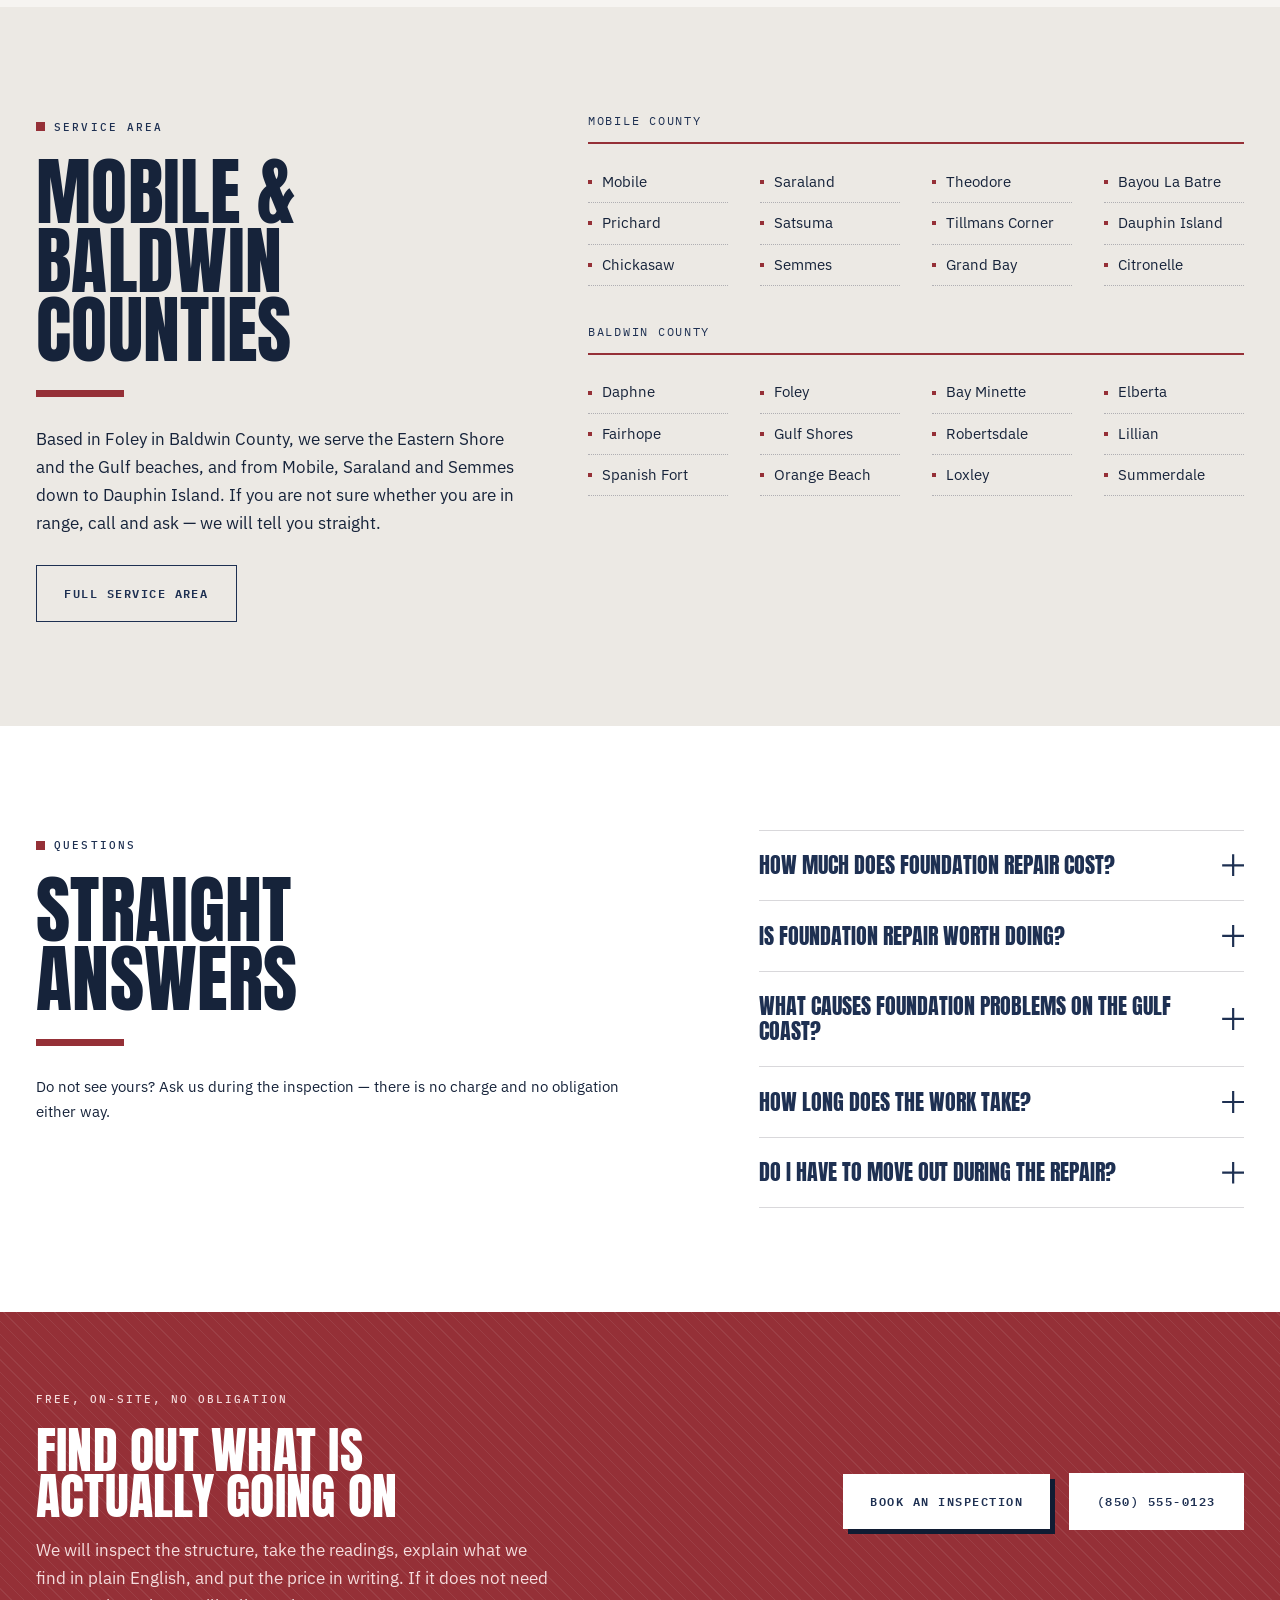
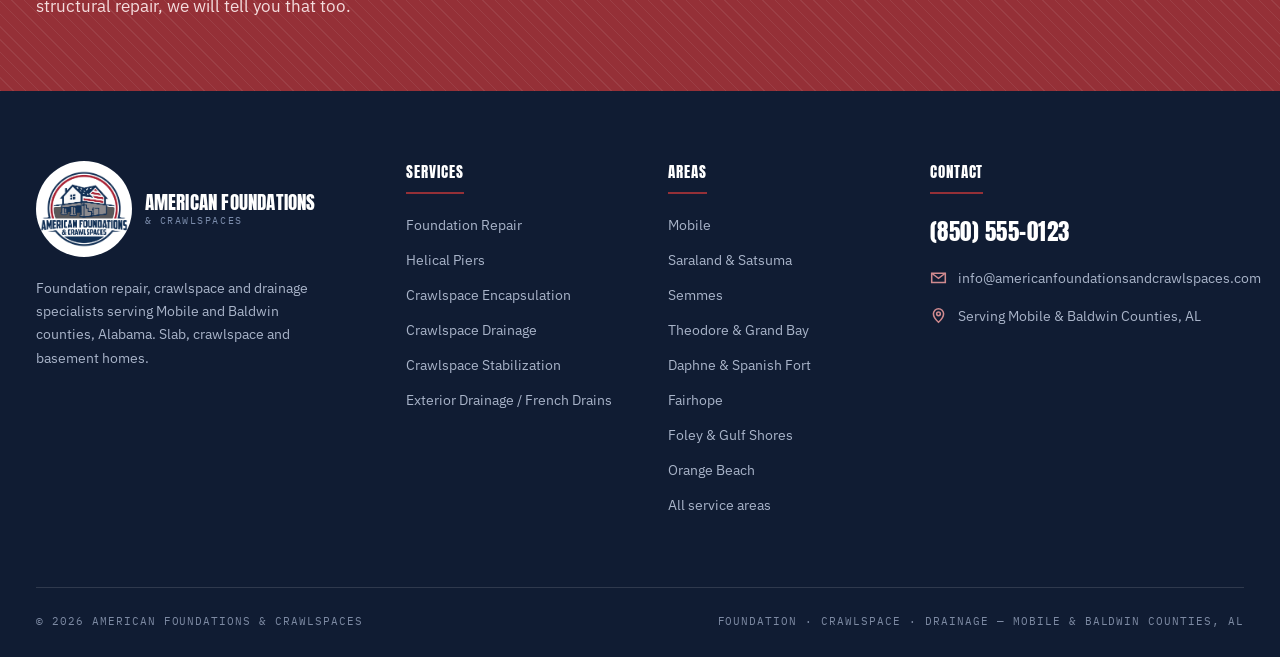
==== commit f783f1d1: "Replace concrete lifting with exterior drainage / French drains - Add exterior-drainage.html (French" ====
--- a/index.html
+++ b/index.html
@@ -4,7 +4,7 @@
 <meta charset="utf-8">
 <meta name="viewport" content="width=device-width, initial-scale=1">
 <title>Foundation Repair &amp; Crawlspace Contractors | Mobile &amp; Baldwin, AL</title>
-<meta name="description" content="Foundation repair, crawlspace encapsulation, drainage, floor supports and concrete lifting for slab, crawlspace and basement homes across Mobile and Baldwin counties, Alabama.">
+<meta name="description" content="Foundation repair, crawlspace encapsulation, drainage, floor supports and French drains for slab, crawlspace and basement homes across Mobile and Baldwin counties, Alabama.">
 <link rel="canonical" href="https://www.americanfoundationsandcrawlspaces.com/">
 <meta name="theme-color" content="#1e3052">
 <meta property="og:type" content="website">
@@ -55,7 +55,7 @@
           <li><a href="crawlspace-encapsulation.html">Crawlspace Encapsulation</a></li>
           <li><a href="crawlspace-drainage.html">Crawlspace Drainage</a></li>
           <li><a href="crawlspace-stabilization.html">Crawlspace Stabilization</a></li>
-          <li><a href="concrete-lifting.html">Concrete Lifting &amp; Leveling</a></li>
+          <li><a href="exterior-drainage.html">Exterior Drainage / French Drains</a></li>
         </ul>
       </li>
       <li><a href="foundation-repair.html">Foundation Repair</a></li>
@@ -81,7 +81,7 @@
       <li><a href="crawlspace-encapsulation.html">Crawlspace Encapsulation</a></li>
       <li><a href="crawlspace-drainage.html">Crawlspace Drainage</a></li>
       <li><a href="crawlspace-stabilization.html">Crawlspace Stabilization</a></li>
-      <li><a href="concrete-lifting.html">Concrete Lifting &amp; Leveling</a></li>
+      <li><a href="exterior-drainage.html">Exterior Drainage / French Drains</a></li>
       <li><a href="service-areas.html">Service Areas</a></li>
       <li><a href="contact.html">Contact</a></li>
     </ul>
@@ -295,12 +295,12 @@
         <div class="sign" data-reveal>
           <span class="sign__n">07</span>
           <h4>Gaps at trim &amp; ceilings</h4>
-          <p>Separation where crown molding meets the ceiling, or baseboard pulls off the wall, shows the structure is deflecting.</p>
+          <p>Separation where crown molding meets the ceiling, or baseboard that separates from the flooring, shows the structure is deflecting.</p>
         </div>
         <div class="sign" data-reveal>
           <span class="sign__n">08</span>
-          <h4>Sunken concrete outside</h4>
-          <p>Driveways, walkways and pool decks that have dropped at the joints are sitting on soil that has washed out or consolidated.</p>
+          <h4>Standing water outside the home</h4>
+          <p>Water pooling in the yard outside the home can lead to extensive foundation concerns. French drains could be needed.</p>
         </div>
       </div>
     </div>
@@ -394,16 +394,16 @@
           </span>
         </a>
 
-        <a class="tile" href="concrete-lifting.html" data-reveal>
+        <a class="tile" href="exterior-drainage.html" data-reveal>
           <span class="tile__num">06</span>
           <svg class="tile__icon" viewBox="0 0 60 60" fill="none" stroke="currentColor" stroke-width="2.5" aria-hidden="true">
-            <path d="M4 30 h22 M34 22 h22"/>
-            <path d="M4 38 h52"/>
-            <path d="M30 52 v-16 M24 42 l6 -6 6 6"/>
-            <path d="M30 30 v-8"/>
+            <path d="M4 18 h52"/>
+            <path d="M20 18 v30 h20 v-30"/>
+            <circle cx="30" cy="40" r="5"/>
+            <path d="M10 8 q3 5 0 8 M50 8 q3 5 0 8"/>
           </svg>
-          <h3>Concrete Lifting &amp; Leveling</h3>
-          <p>Sunken driveways, walkways, patios and pool decks raised back to grade by injection &mdash; no demolition, no cure time, back in service the same day.</p>
+          <h3>Exterior Drainage / French Drains</h3>
+          <p>Pooling and standing water in the yard moved away from the house through French drains, before it can soften and wash out the soil under your foundation.</p>
           <span class="tile__more">Learn more
             <svg viewBox="0 0 16 16" fill="none" stroke="currentColor" stroke-width="2" aria-hidden="true"><path d="M2 8h11M9 4l4 4-4 4"/></svg>
           </span>
@@ -545,8 +545,8 @@
         <h2 data-reveal style="margin-top:1.1rem">Mobile &amp;<br>Baldwin Counties</h2>
         <span class="slab" data-reveal></span>
         <p class="prose" data-reveal style="margin-top:1.75rem">
-          From Mobile, Saraland and Semmes down to Dauphin Island, and across the bay
-          to the Eastern Shore and the Gulf beaches. If you are not sure whether you
+          Based in Foley in Baldwin County, we serve the Eastern Shore and the Gulf
+          beaches, and from Mobile, Saraland and Semmes down to Dauphin Island. If you are not sure whether you
           are in range, call and ask &mdash; we will tell you straight.
         </p>
         <div class="btn-row" data-reveal style="margin-top:1.75rem">
@@ -674,7 +674,7 @@
           </span>
         </a>
         <p>
-          Foundation repair, crawlspace and concrete specialists serving Mobile and
+          Foundation repair, crawlspace and drainage specialists serving Mobile and
           Baldwin counties, Alabama. Slab, crawlspace and basement homes.
         </p>
       </div>
@@ -687,7 +687,7 @@
           <li><a href="crawlspace-encapsulation.html">Crawlspace Encapsulation</a></li>
           <li><a href="crawlspace-drainage.html">Crawlspace Drainage</a></li>
           <li><a href="crawlspace-stabilization.html">Crawlspace Stabilization</a></li>
-          <li><a href="concrete-lifting.html">Concrete Lifting</a></li>
+          <li><a href="exterior-drainage.html">Exterior Drainage / French Drains</a></li>
         </ul>
       </div>
 
@@ -725,7 +725,7 @@
 
     <div class="footer__meta">
       <span>&copy; <span data-year>2026</span> American Foundations &amp; Crawlspaces</span>
-      <span>Foundation &middot; Crawlspace &middot; Concrete &mdash; Mobile &amp; Baldwin Counties, AL</span>
+      <span>Foundation &middot; Crawlspace &middot; Drainage &mdash; Mobile &amp; Baldwin Counties, AL</span>
     </div>
   </div>
 </footer>
@@ -743,7 +743,7 @@
   "@type": "HomeAndConstructionBusiness",
   "@id": "https://www.americanfoundationsandcrawlspaces.com/#business",
   "name": "American Foundations & Crawlspaces",
-  "description": "Foundation repair, crawlspace encapsulation, drainage, stabilization and concrete lifting for slab, crawlspace and basement homes in Mobile and Baldwin counties, Alabama.",
+  "description": "Foundation repair, crawlspace encapsulation, drainage, stabilization and exterior drainage for slab, crawlspace and basement homes in Mobile and Baldwin counties, Alabama.",
   "url": "https://www.americanfoundationsandcrawlspaces.com/",
   "logo": "https://www.americanfoundationsandcrawlspaces.com/assets/img/amerfclogo.png",
   "telephone": "+1-850-555-0123",
@@ -777,7 +777,7 @@
       { "@type": "Offer", "itemOffered": { "@type": "Service", "name": "Crawlspace encapsulation" } },
       { "@type": "Offer", "itemOffered": { "@type": "Service", "name": "Crawlspace drainage" } },
       { "@type": "Offer", "itemOffered": { "@type": "Service", "name": "Crawlspace stabilization and floor supports" } },
-      { "@type": "Offer", "itemOffered": { "@type": "Service", "name": "Concrete lifting and leveling" } }
+      { "@type": "Offer", "itemOffered": { "@type": "Service", "name": "Exterior drainage and French drains" } }
     ]
   }
 }
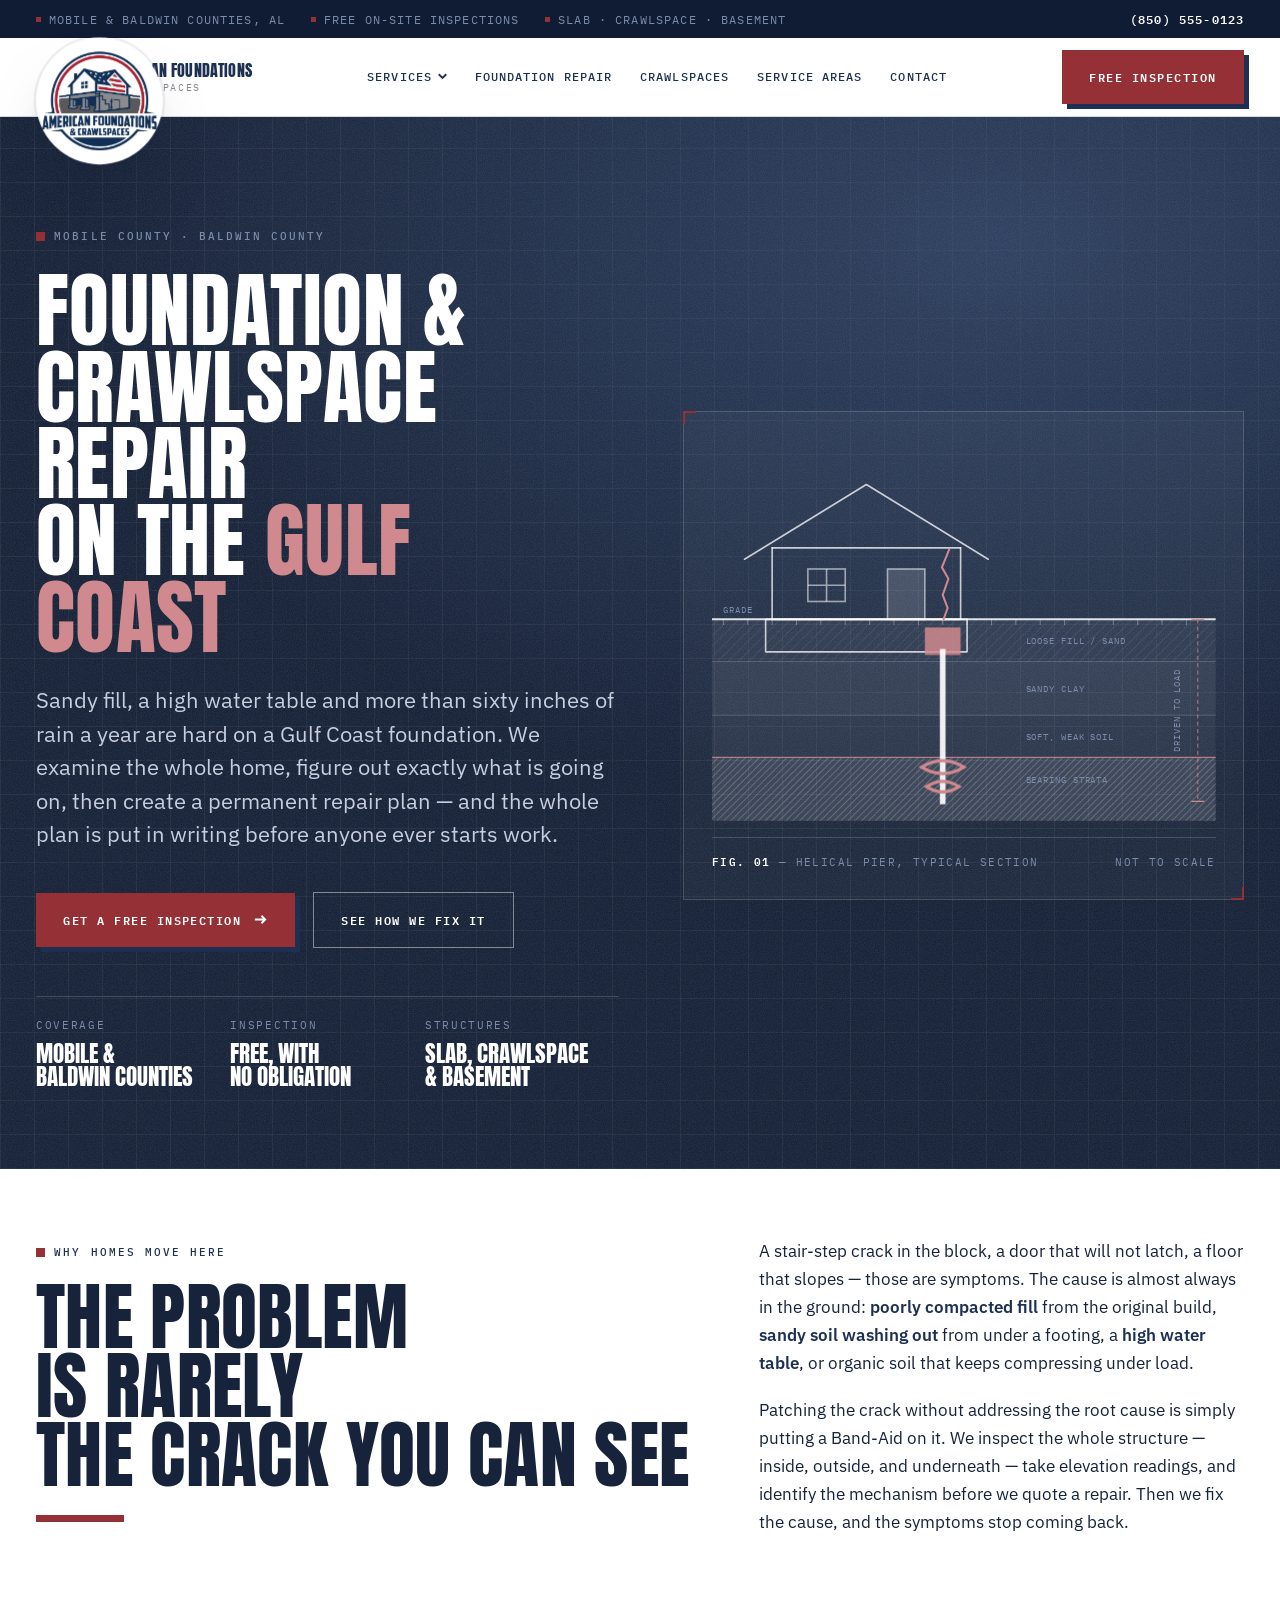
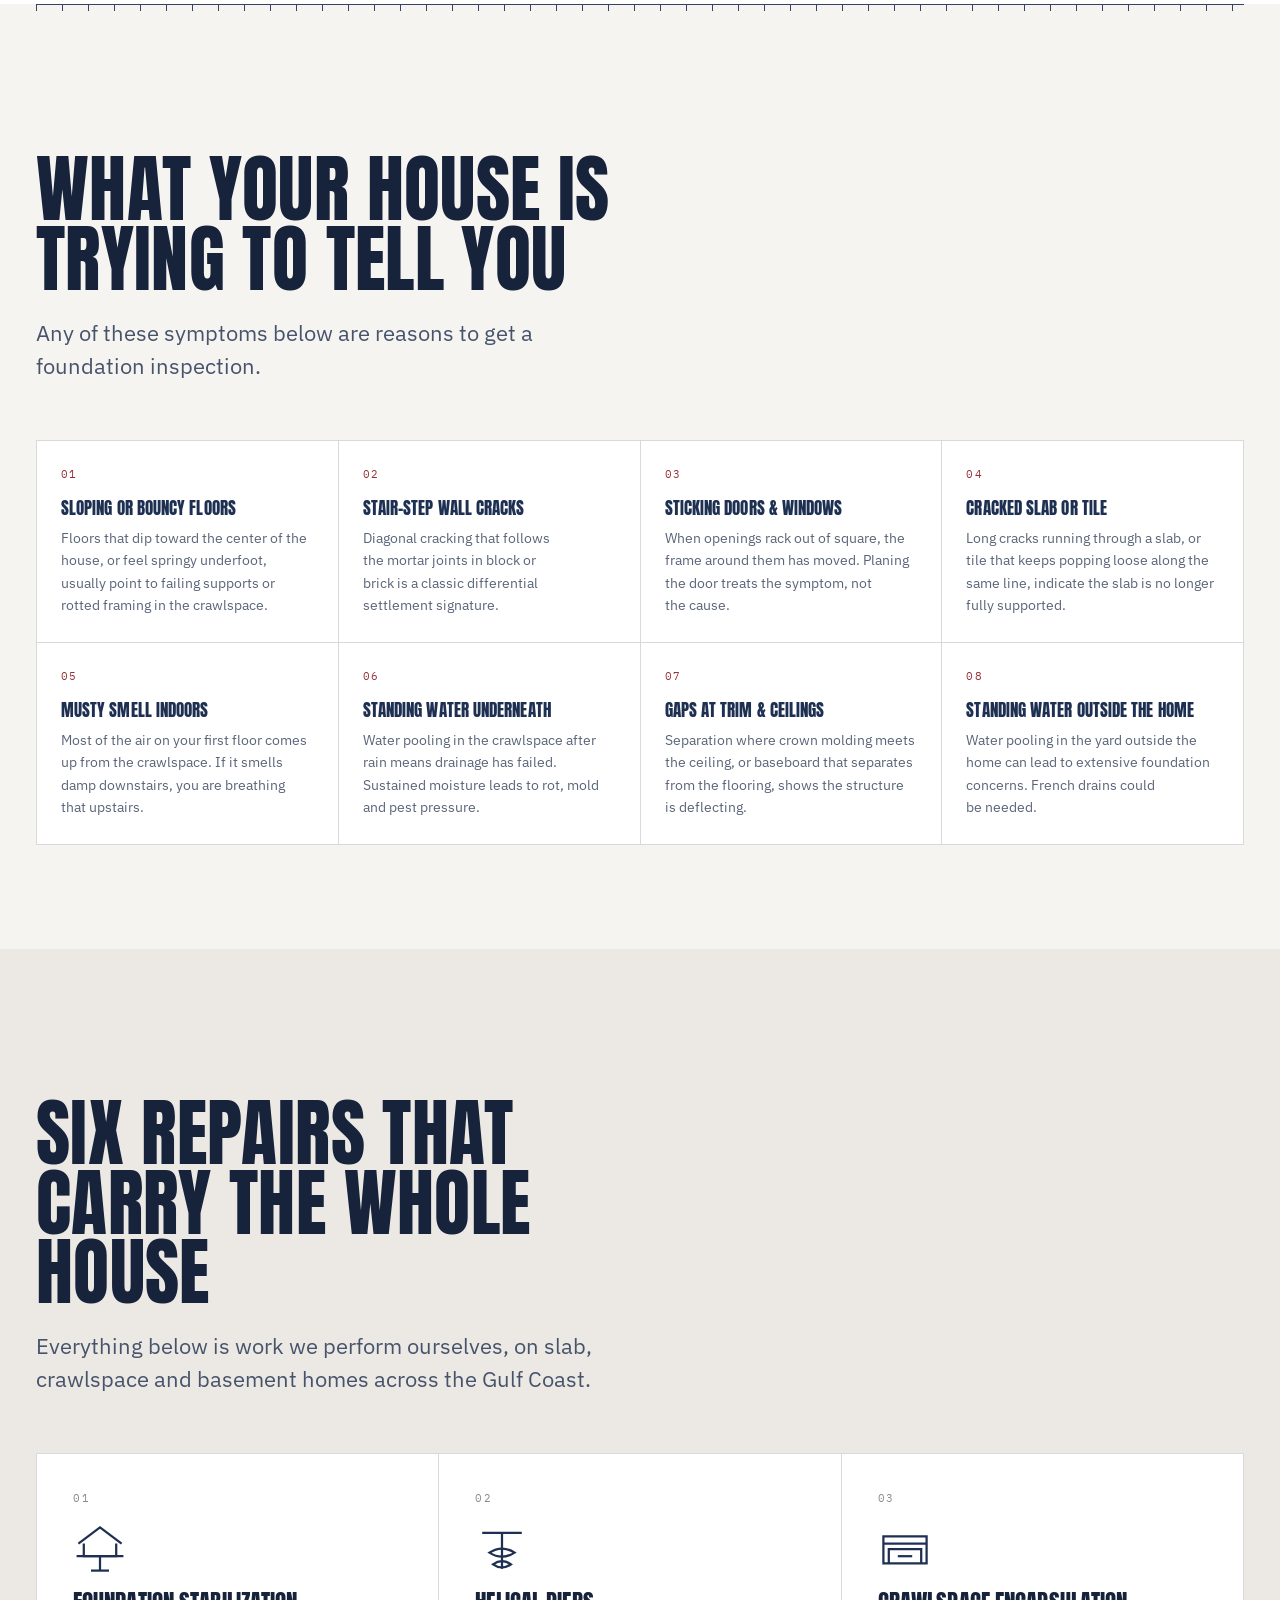
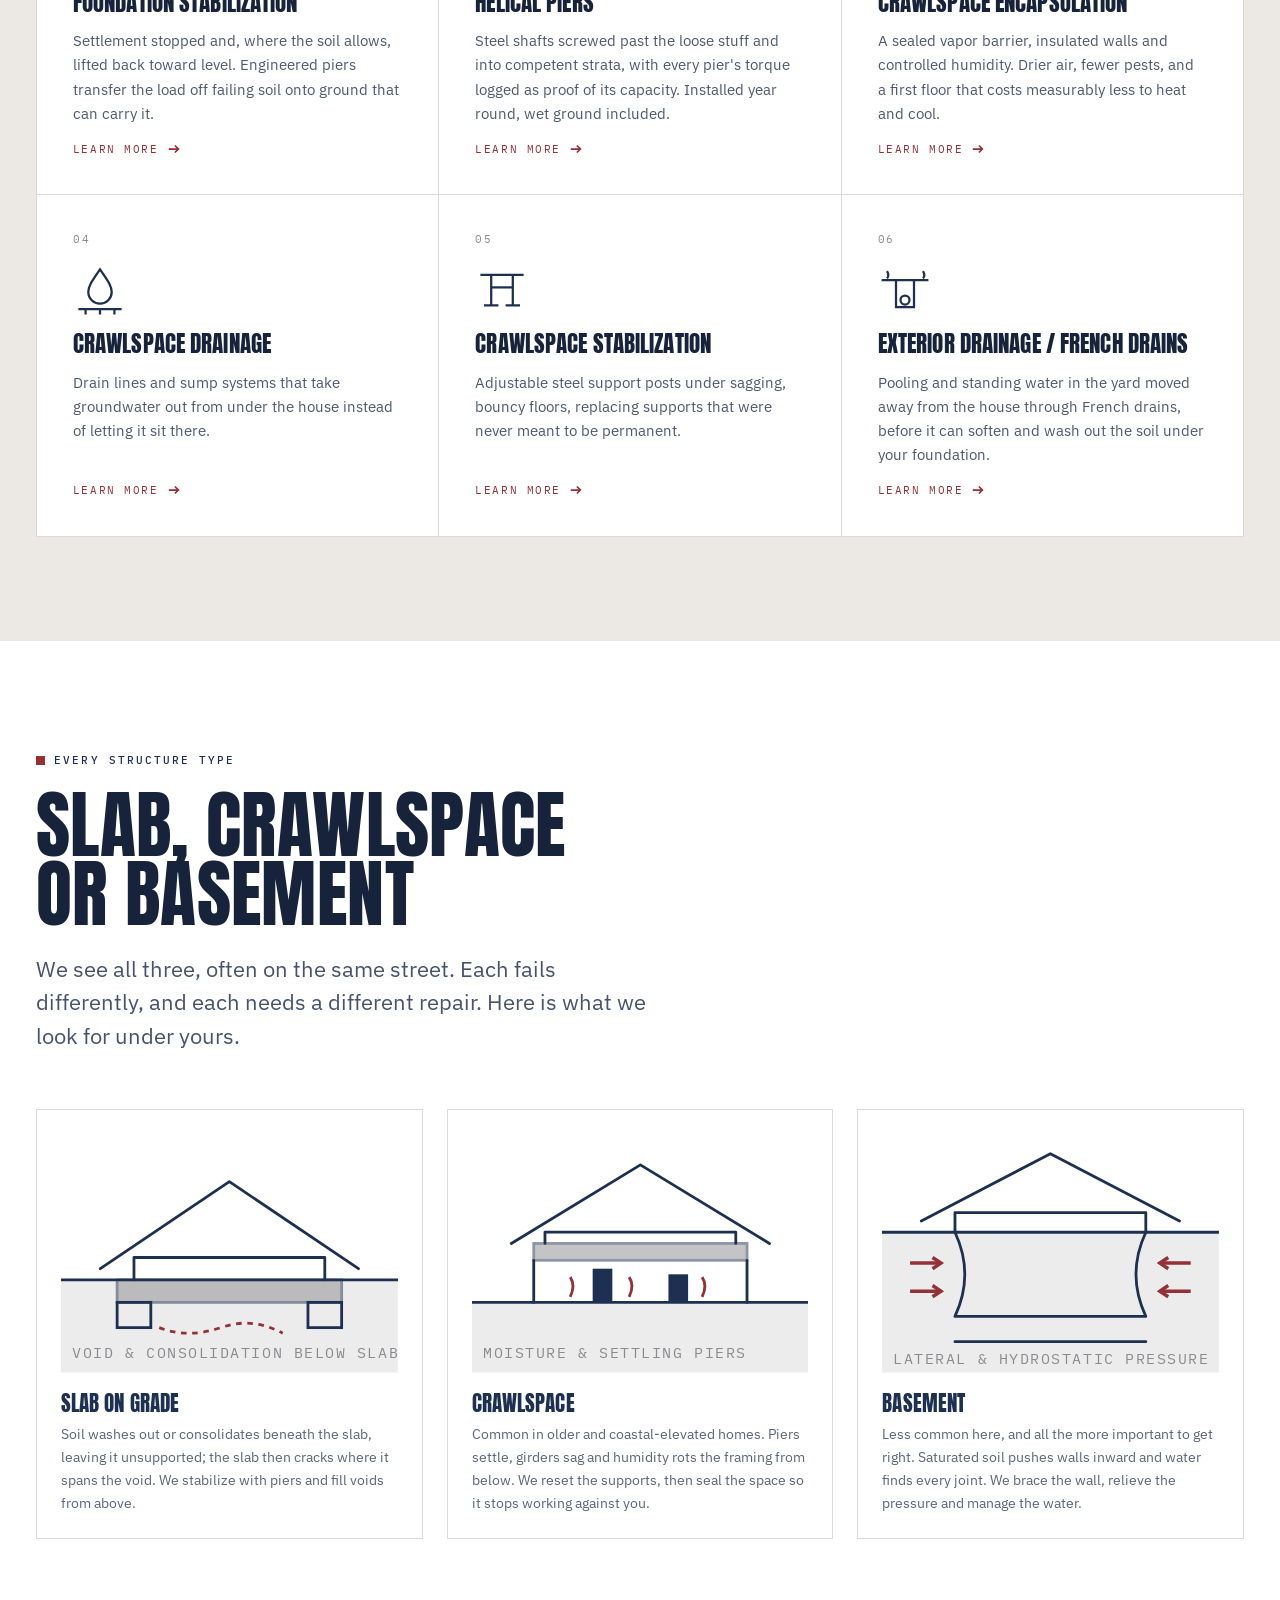
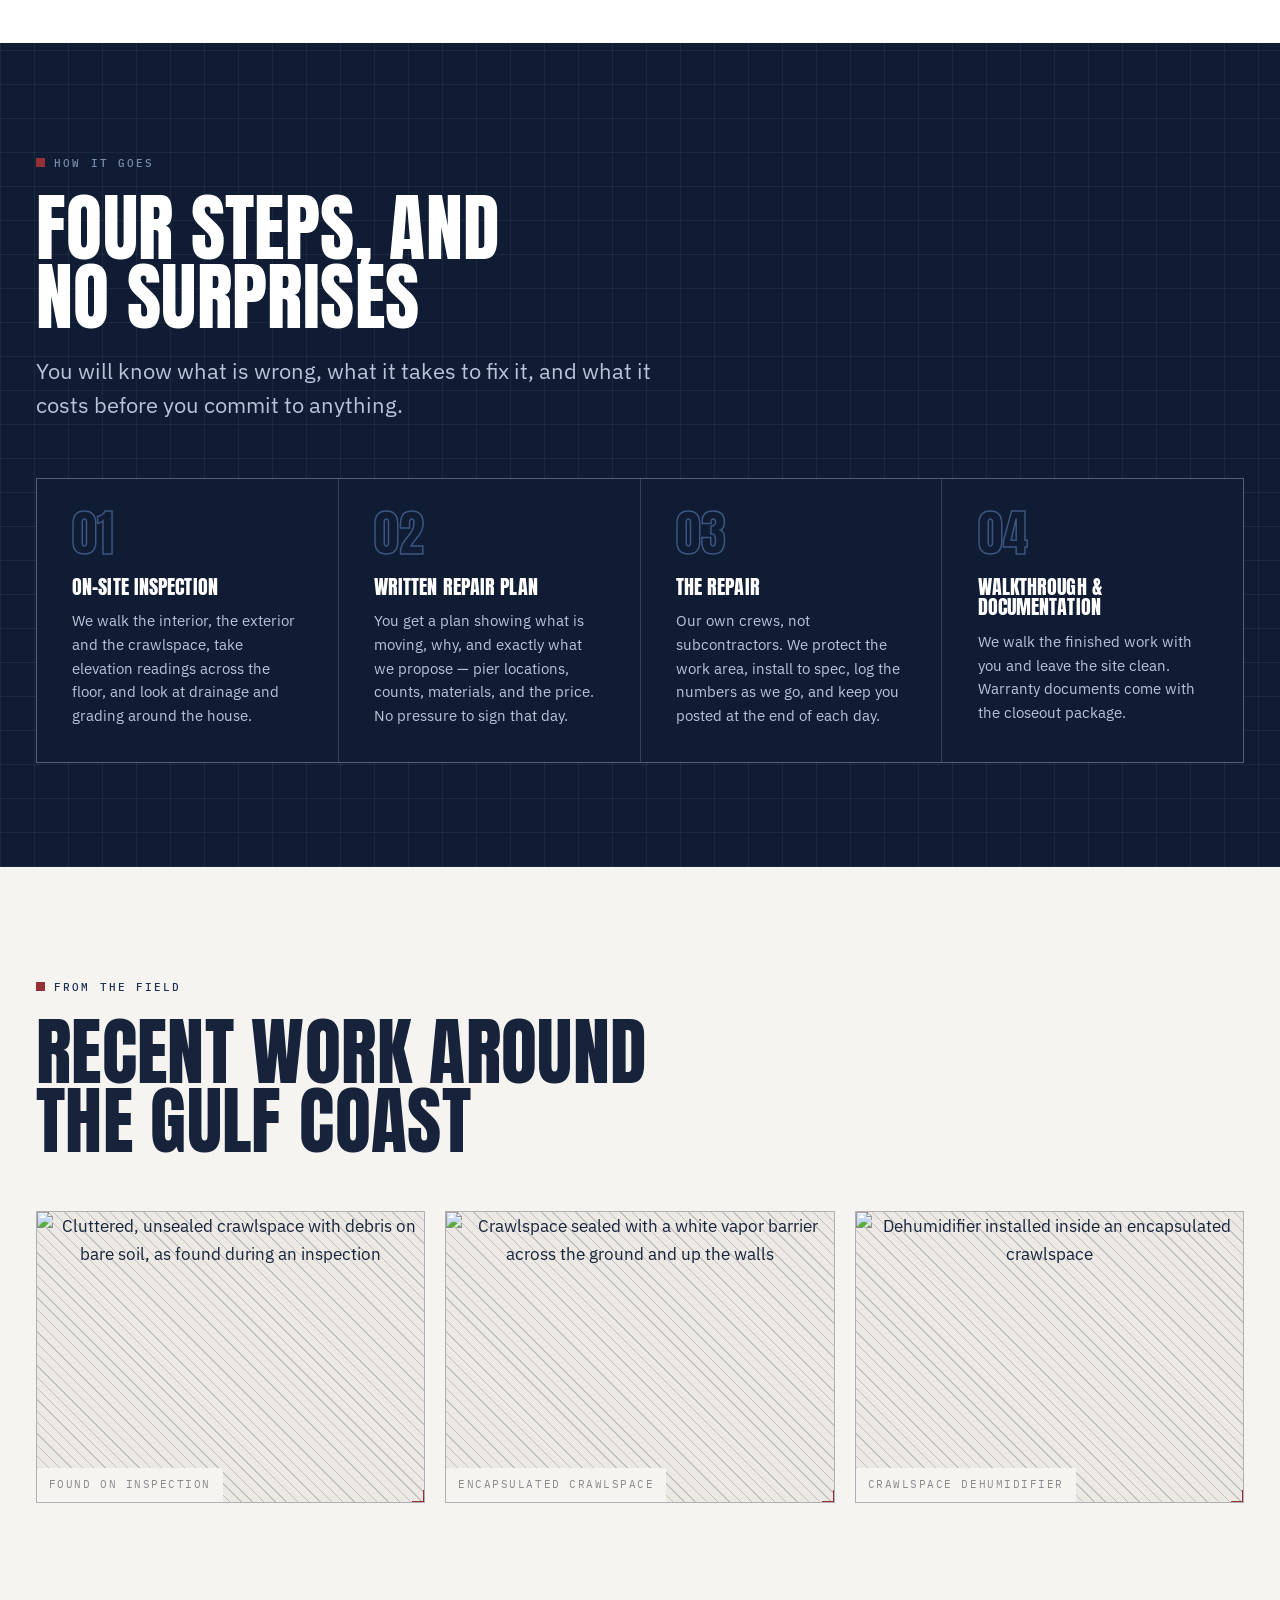
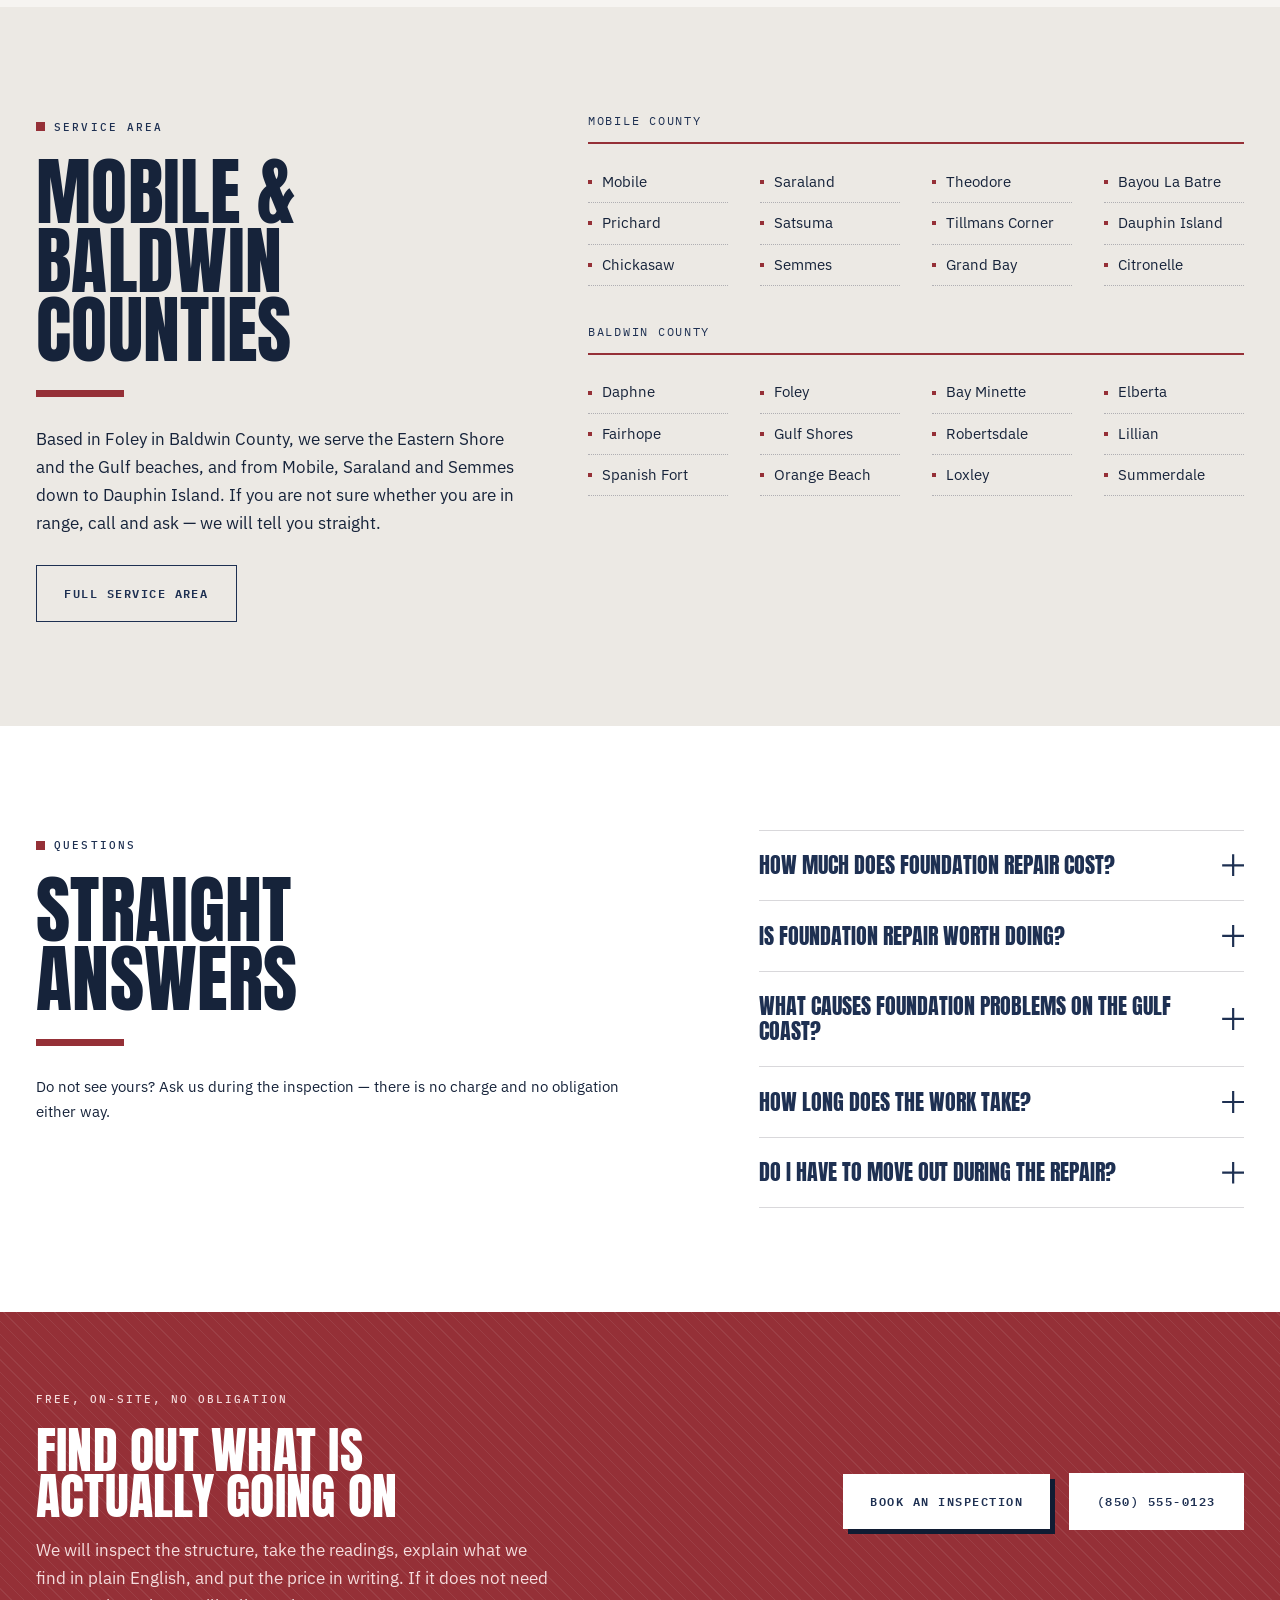
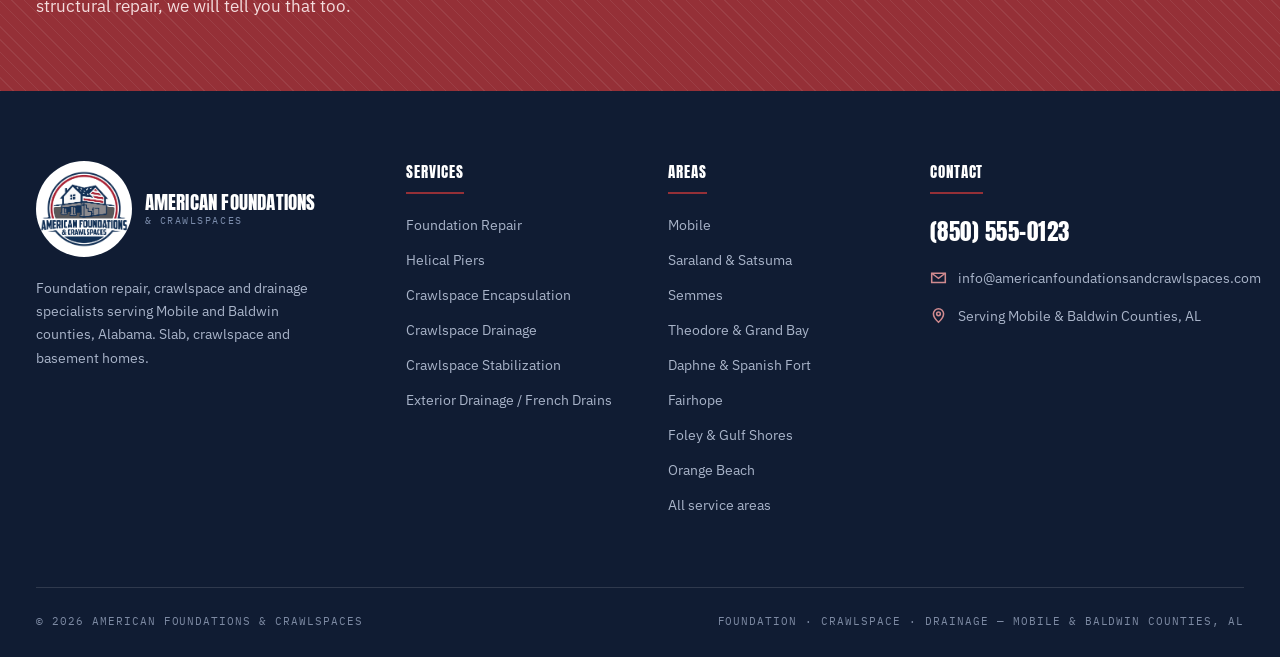
==== commit db666cc1: "Add Uploadcare-hosted job photos to home and crawlspace pages Reference the nine crawlspace photos i" ====
--- a/index.html
+++ b/index.html
@@ -12,6 +12,7 @@
 <meta property="og:description" content="Sagging floors, cracked slabs and damp crawlspaces, fixed at the cause. Free on-site inspections across Mobile and Baldwin counties.">
 <meta property="og:url" content="https://www.americanfoundationsandcrawlspaces.com/">
 <link rel="icon" href="assets/img/favicon.svg" type="image/svg+xml">
+<link rel="preconnect" href="https://4jc1ebxykm.ucarecd.net">
 <link rel="preload" href="assets/fonts/anton-400.woff2" as="font" type="font/woff2" crossorigin>
 <link rel="preload" href="assets/fonts/ibm-plex-sans-400.woff2" as="font" type="font/woff2" crossorigin>
 <link rel="stylesheet" href="assets/css/fonts.css">
@@ -527,12 +528,30 @@
         <span class="tag" data-reveal>From the field</span>
         <h2 data-reveal>Recent work around<br>the Gulf Coast</h2>
       </div>
-      <!-- PHOTO SLOTS — drop real job photos in assets/img/ and replace each
-           placeholder with <img src="..." alt="...">. See README. -->
+      <!-- Job photos are served from the Uploadcare CDN (scale_crop to 4:3,
+           format/auto, quality/smart). Swap the UUID to change a photo. -->
       <div class="shots" data-reveal>
-        <figure class="shot marks"><span>Photo slot &mdash; before / after</span></figure>
-        <figure class="shot marks"><span>Photo slot &mdash; pier installation</span></figure>
-        <figure class="shot marks"><span>Photo slot &mdash; encapsulated crawlspace</span></figure>
+        <figure class="shot marks">
+          <img src="https://4jc1ebxykm.ucarecd.net/97ad7e82-416b-427f-8fee-33195dff924c/-/scale_crop/800x600/smart/-/format/auto/-/quality/smart/"
+               srcset="https://4jc1ebxykm.ucarecd.net/97ad7e82-416b-427f-8fee-33195dff924c/-/scale_crop/480x360/smart/-/format/auto/-/quality/smart/ 480w, https://4jc1ebxykm.ucarecd.net/97ad7e82-416b-427f-8fee-33195dff924c/-/scale_crop/800x600/smart/-/format/auto/-/quality/smart/ 800w, https://4jc1ebxykm.ucarecd.net/97ad7e82-416b-427f-8fee-33195dff924c/-/scale_crop/1200x900/smart/-/format/auto/-/quality/smart/ 1200w"
+               sizes="(min-width: 46rem) 33vw, 100vw"
+               width="800" height="600" alt="Cluttered, unsealed crawlspace with debris on bare soil, as found during an inspection" loading="lazy" decoding="async">
+          <figcaption>Found on inspection</figcaption>
+        </figure>
+        <figure class="shot marks">
+          <img src="https://4jc1ebxykm.ucarecd.net/6804a060-30ae-4b90-b7b4-af8ed1f2c3ee/-/scale_crop/800x600/smart/-/format/auto/-/quality/smart/"
+               srcset="https://4jc1ebxykm.ucarecd.net/6804a060-30ae-4b90-b7b4-af8ed1f2c3ee/-/scale_crop/480x360/smart/-/format/auto/-/quality/smart/ 480w, https://4jc1ebxykm.ucarecd.net/6804a060-30ae-4b90-b7b4-af8ed1f2c3ee/-/scale_crop/800x600/smart/-/format/auto/-/quality/smart/ 800w, https://4jc1ebxykm.ucarecd.net/6804a060-30ae-4b90-b7b4-af8ed1f2c3ee/-/scale_crop/1200x900/smart/-/format/auto/-/quality/smart/ 1200w"
+               sizes="(min-width: 46rem) 33vw, 100vw"
+               width="800" height="600" alt="Crawlspace sealed with a white vapor barrier across the ground and up the walls" loading="lazy" decoding="async">
+          <figcaption>Encapsulated crawlspace</figcaption>
+        </figure>
+        <figure class="shot marks">
+          <img src="https://4jc1ebxykm.ucarecd.net/5f0278d1-70ab-437e-b87c-3b47da94f953/-/scale_crop/800x600/smart/-/format/auto/-/quality/smart/"
+               srcset="https://4jc1ebxykm.ucarecd.net/5f0278d1-70ab-437e-b87c-3b47da94f953/-/scale_crop/480x360/smart/-/format/auto/-/quality/smart/ 480w, https://4jc1ebxykm.ucarecd.net/5f0278d1-70ab-437e-b87c-3b47da94f953/-/scale_crop/800x600/smart/-/format/auto/-/quality/smart/ 800w, https://4jc1ebxykm.ucarecd.net/5f0278d1-70ab-437e-b87c-3b47da94f953/-/scale_crop/1200x900/smart/-/format/auto/-/quality/smart/ 1200w"
+               sizes="(min-width: 46rem) 33vw, 100vw"
+               width="800" height="600" alt="Dehumidifier installed inside an encapsulated crawlspace" loading="lazy" decoding="async">
+          <figcaption>Crawlspace dehumidifier</figcaption>
+        </figure>
       </div>
     </div>
   </section>
--- a/assets/css/styles.css
+++ b/assets/css/styles.css
@@ -1512,6 +1512,21 @@
   height: 100%;
   object-fit: cover;
 }
+.shots--spaced {
+  margin-top: 2.5rem;
+}
+.shot figcaption {
+  position: absolute;
+  left: 0;
+  bottom: 0;
+  font-family: var(--font-mono);
+  font-size: 0.68rem;
+  letter-spacing: 0.14em;
+  text-transform: uppercase;
+  color: var(--gray);
+  background: var(--paper);
+  padding: 0.5rem 0.75rem;
+}
 .shot span {
   font-family: var(--font-mono);
   font-size: 0.68rem;
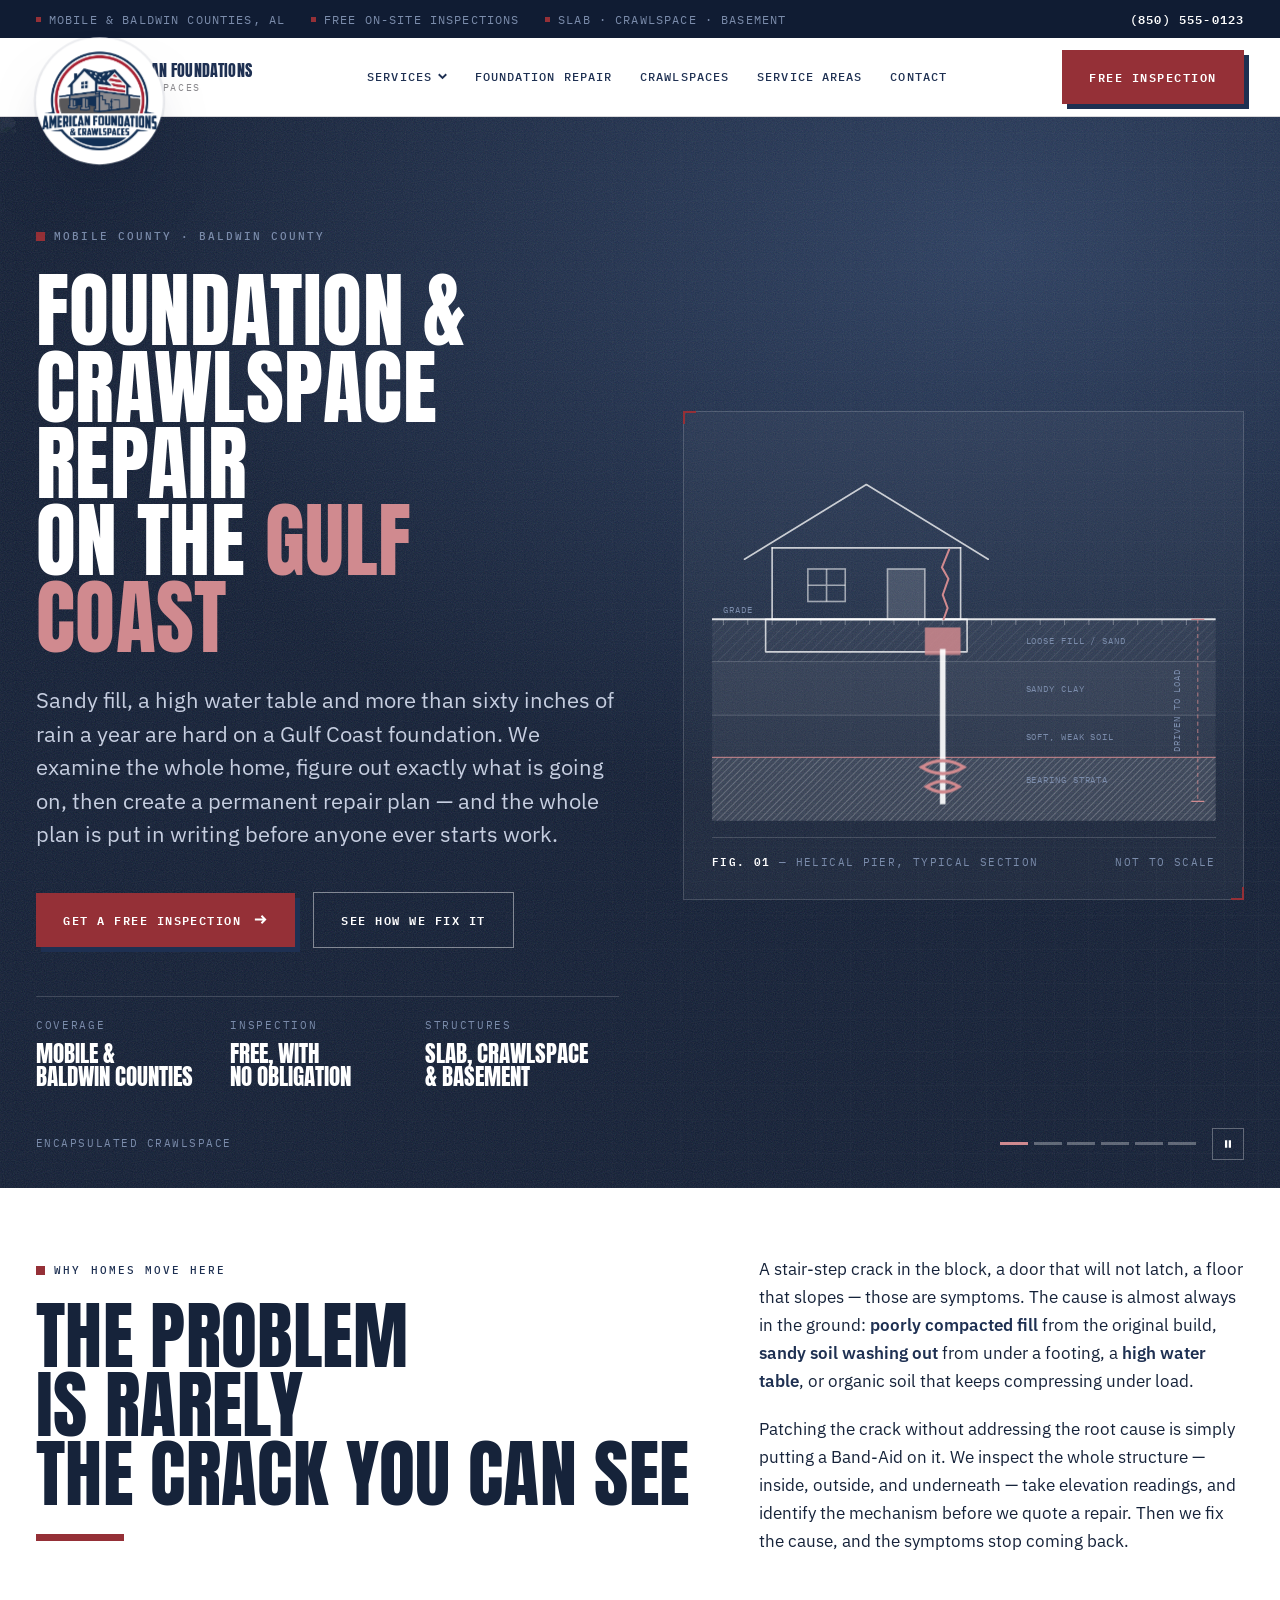
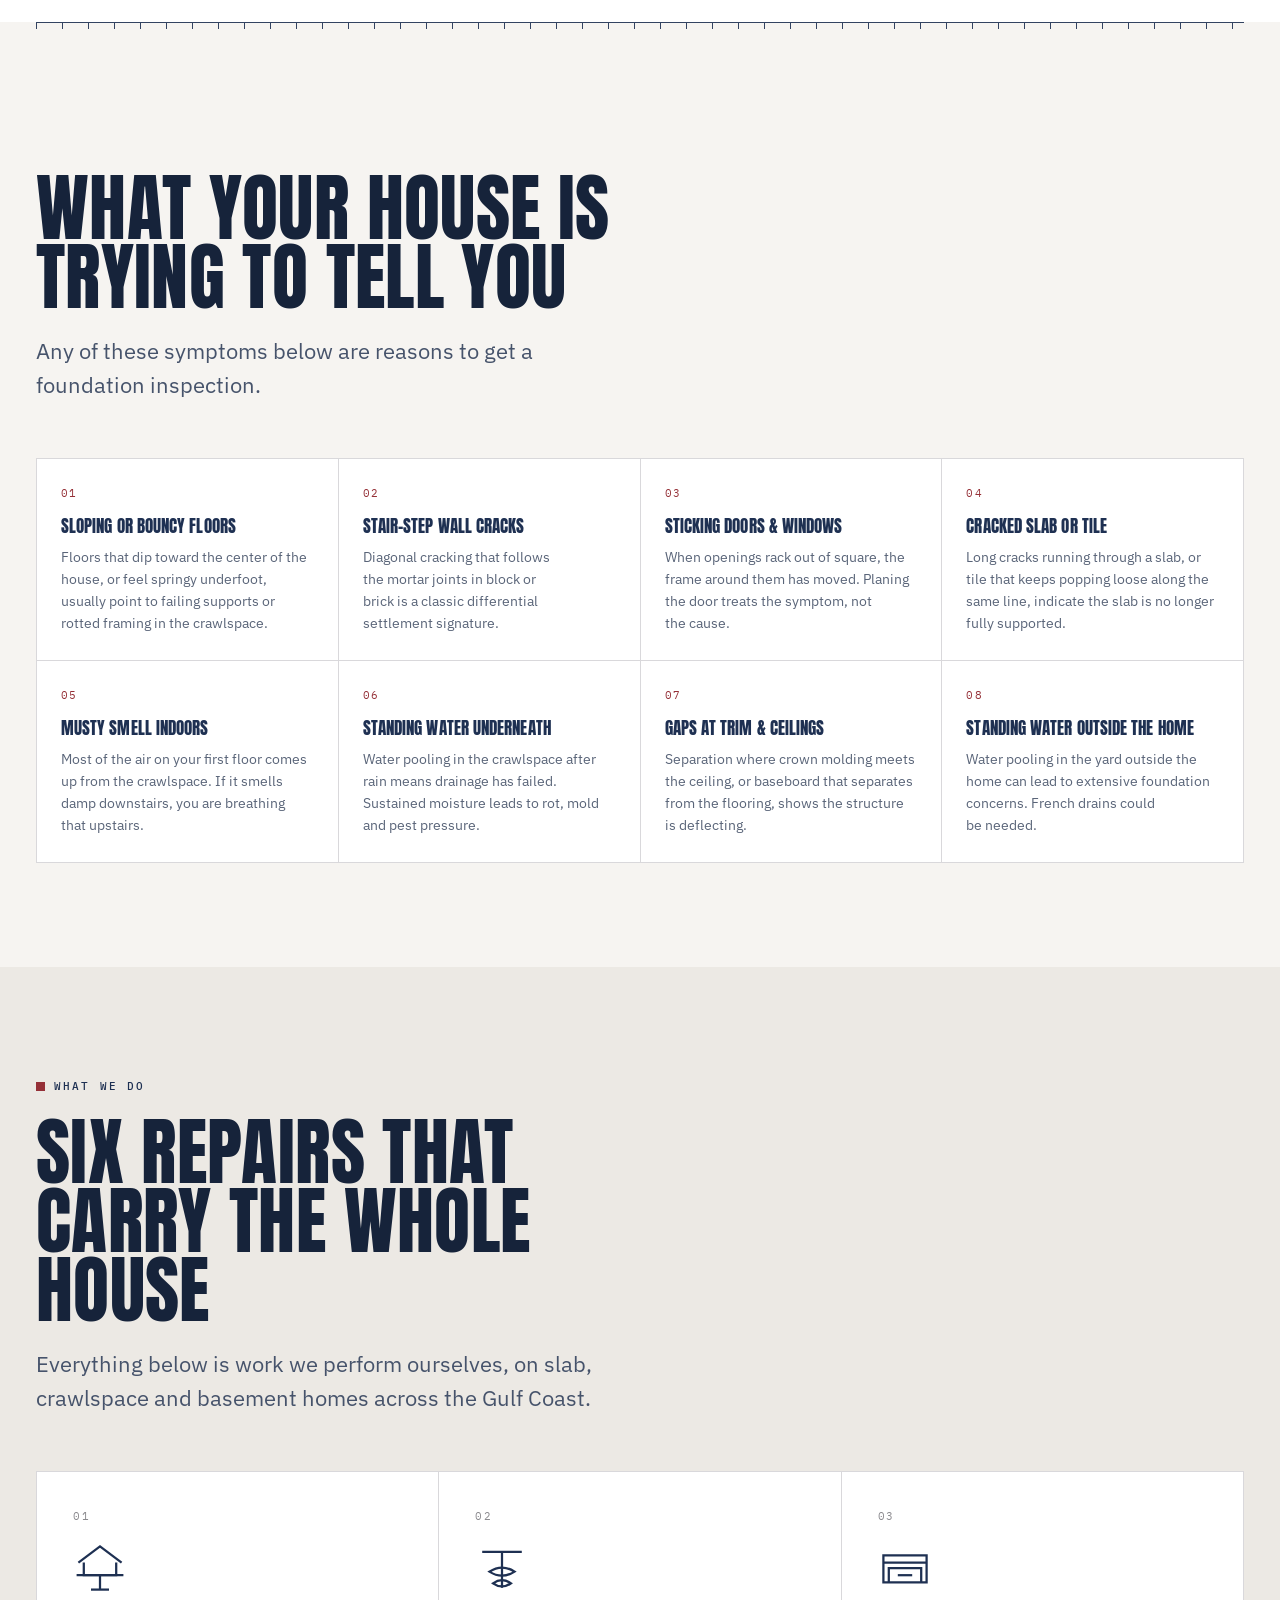
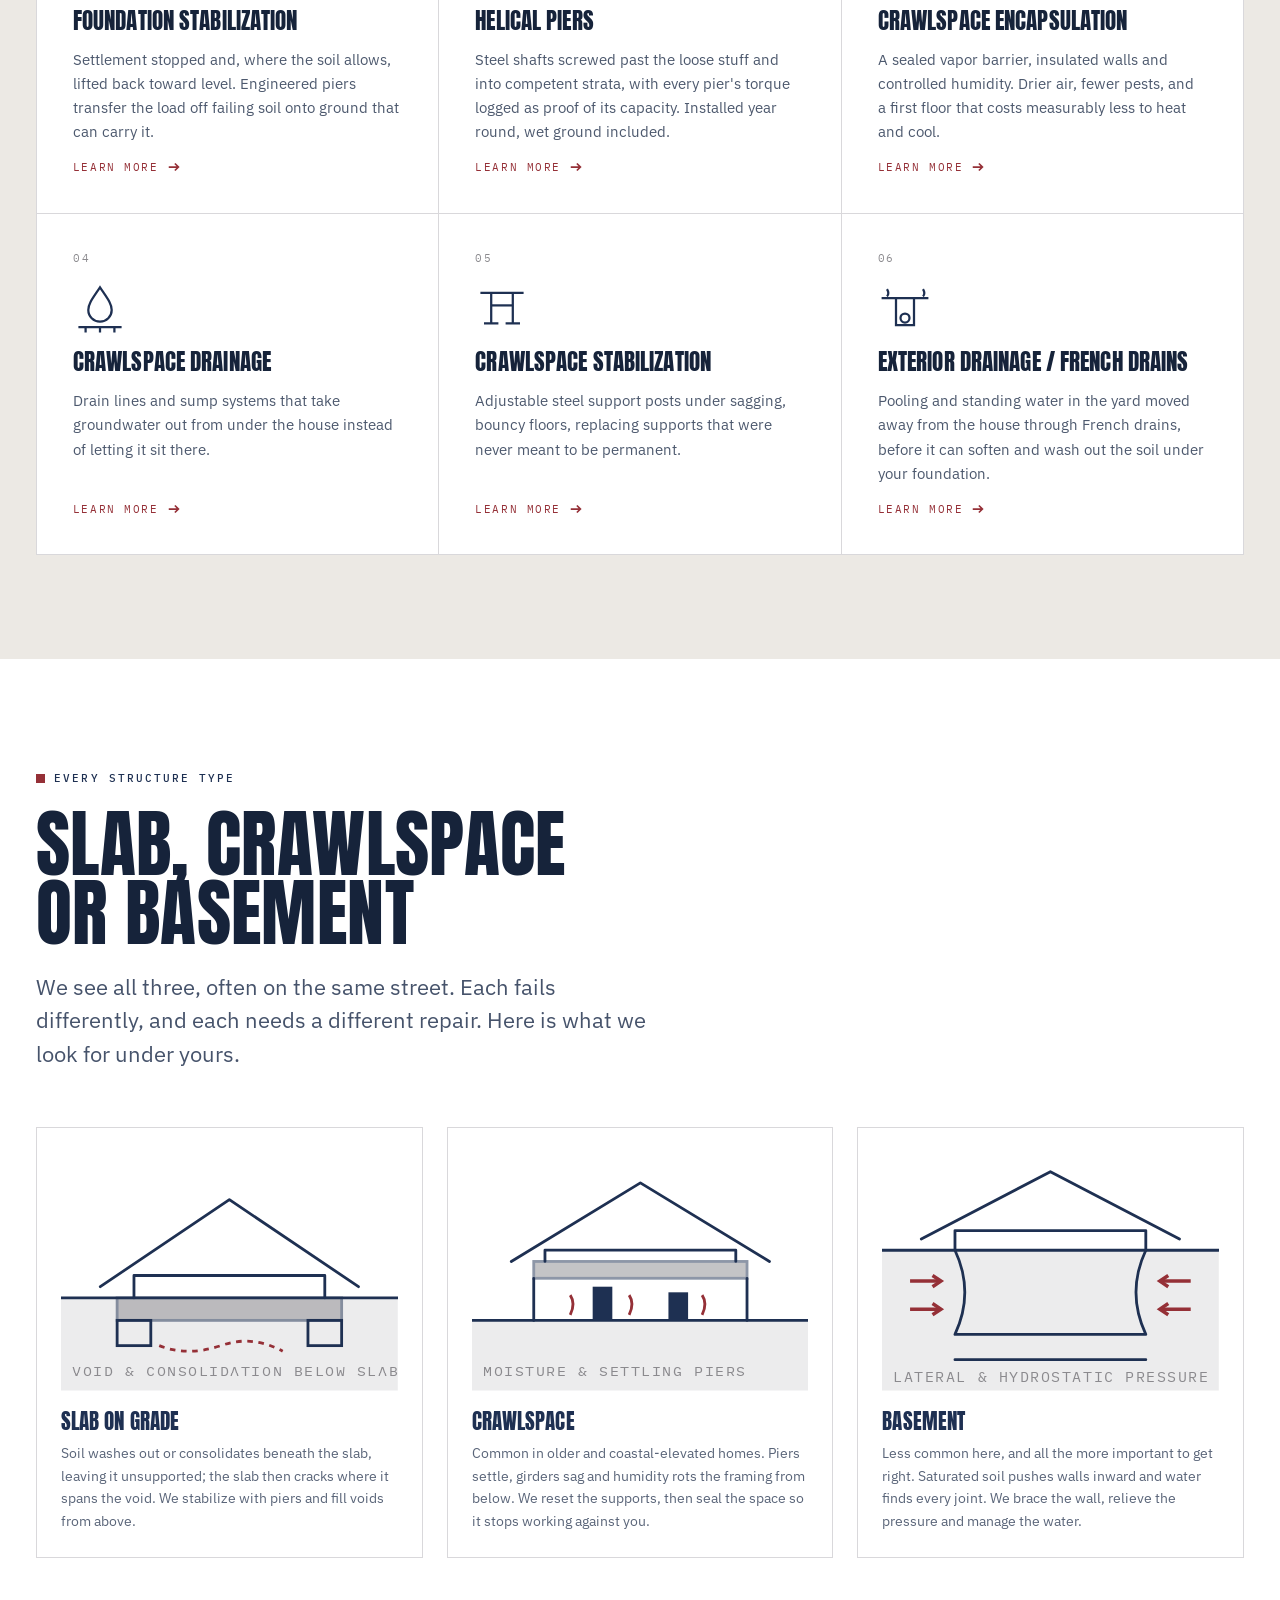
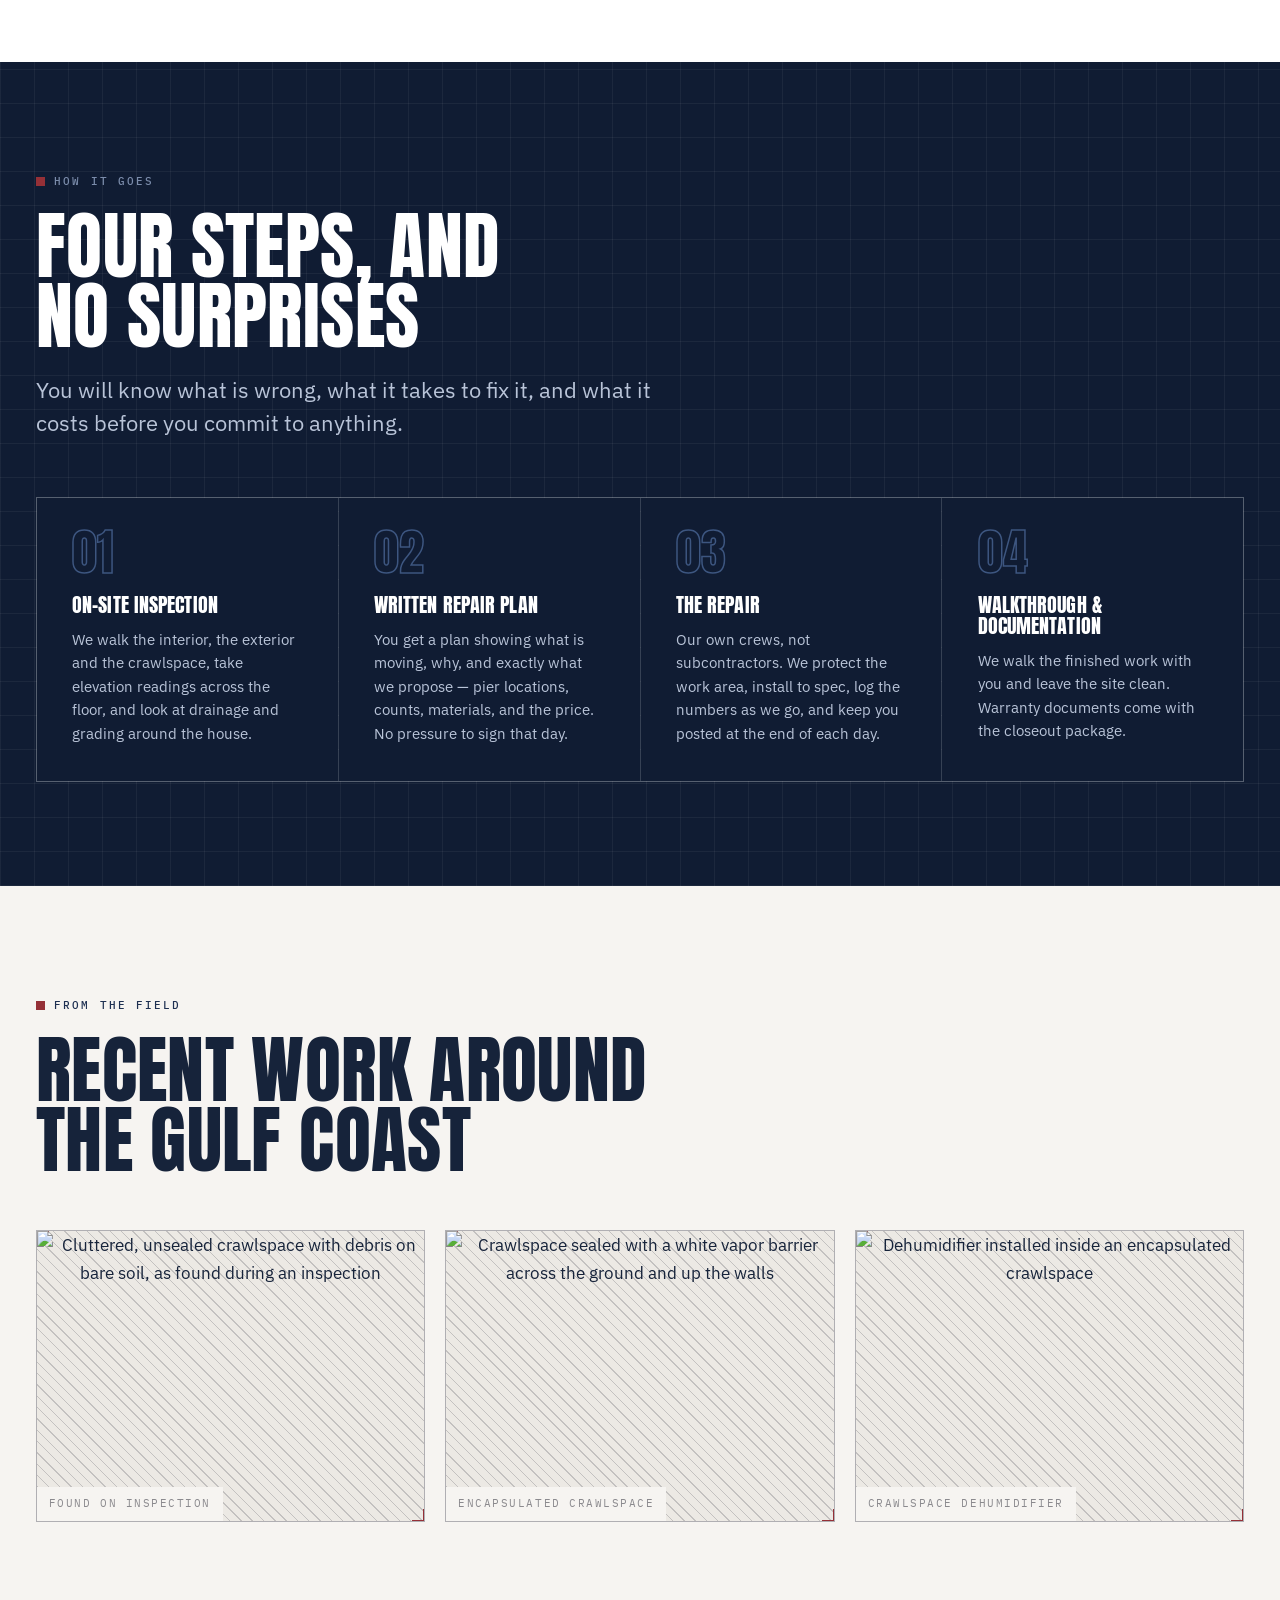
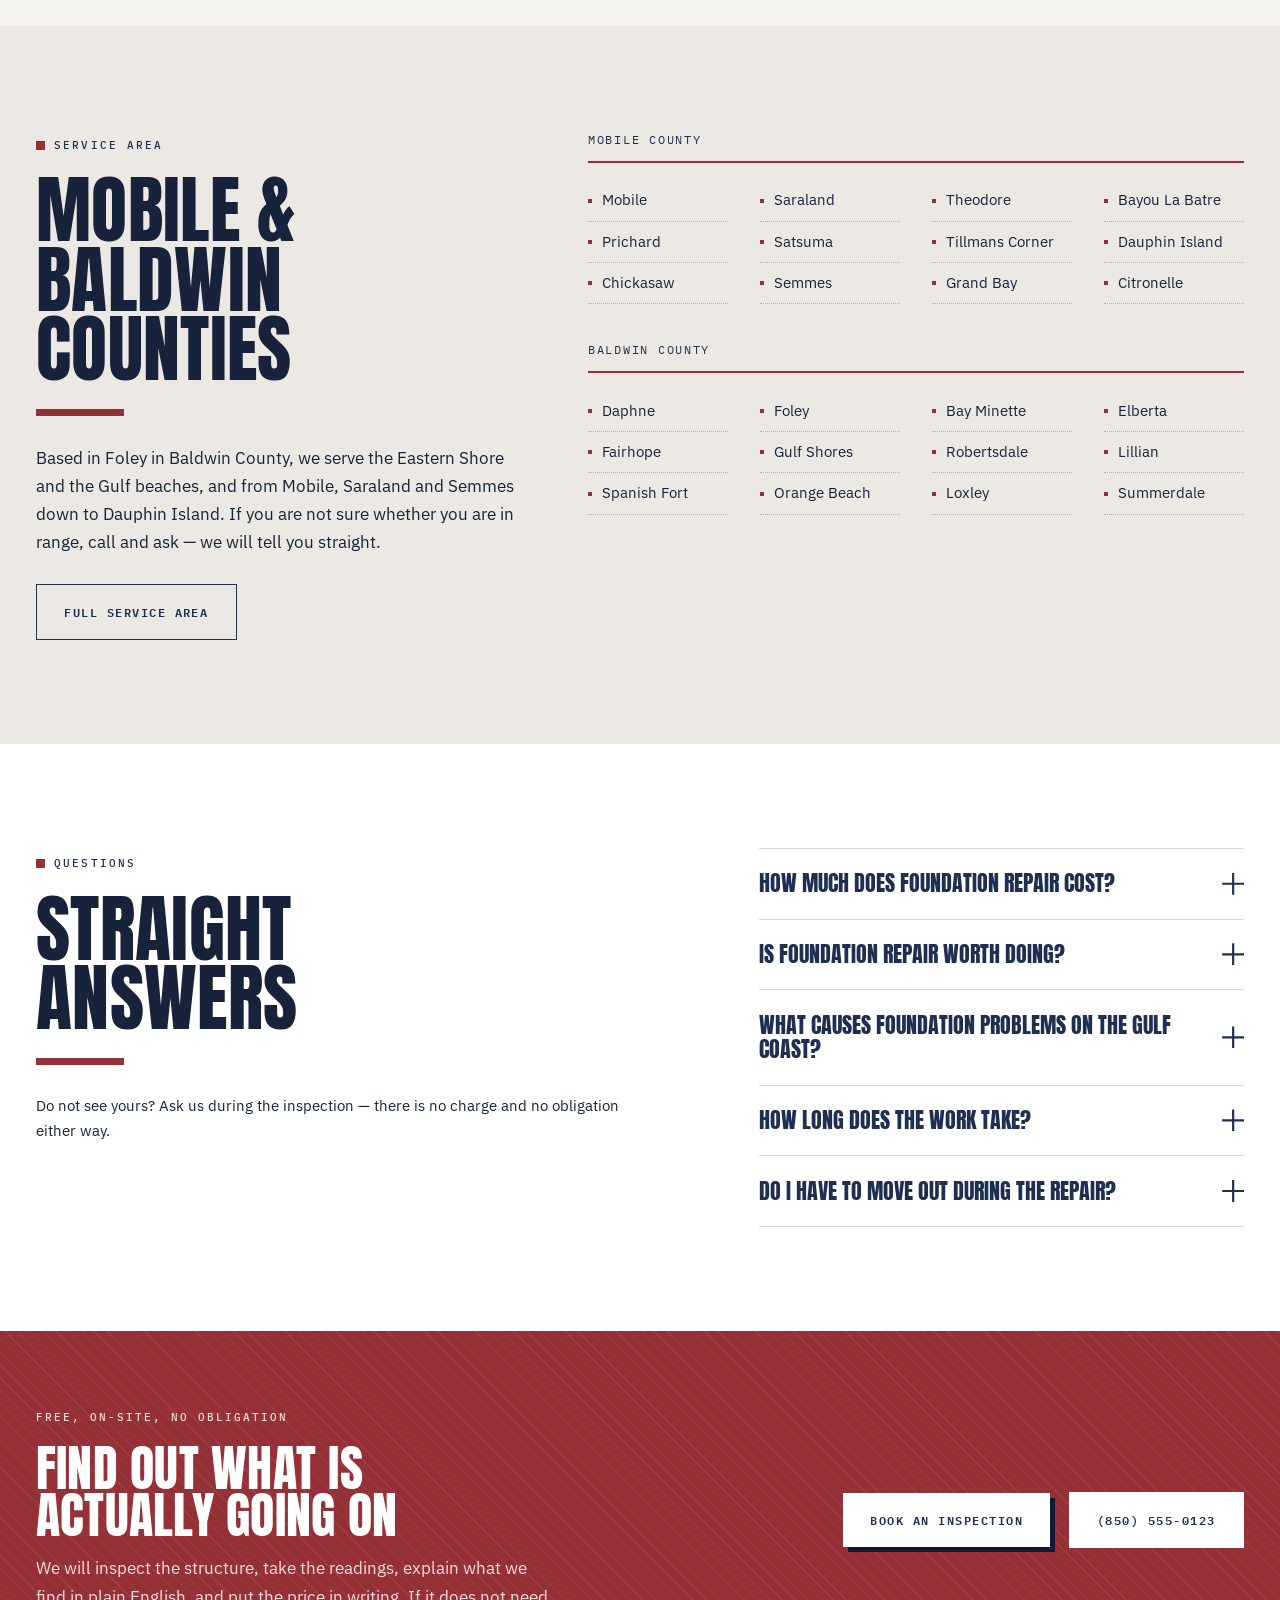
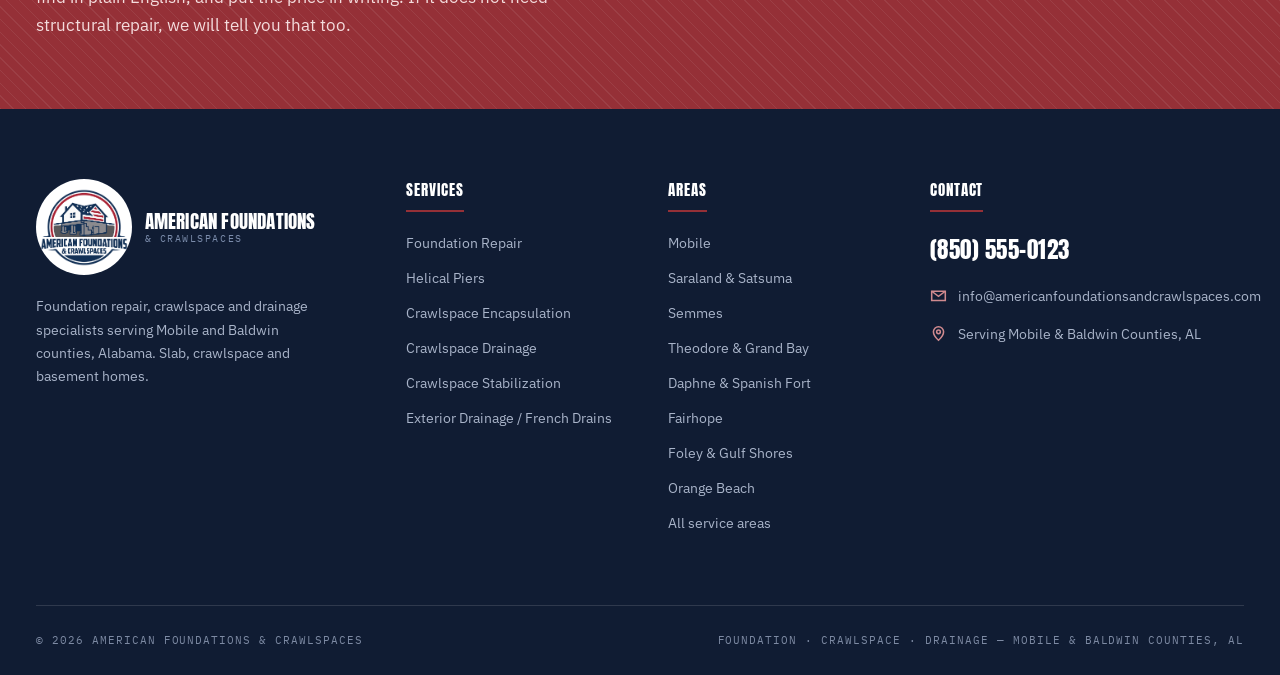
==== commit 44162976: "Add homepage hero photo slider and hero photo slots for pier pages The homepage hero now crossfades " ====
--- a/index.html
+++ b/index.html
@@ -94,6 +94,46 @@
 
   <!-- ================================================================ HERO -->
   <section class="hero">
+    <!-- Background photo slider — images from the Uploadcare CDN. Swap a UUID
+         to change a slide; add or remove <figure>s freely. -->
+    <div class="hero__slides" data-slider aria-roledescription="carousel" aria-label="Photos from our jobs">
+      <figure class="hero__slide is-active" aria-roledescription="slide" aria-label="1 of 6: Encapsulated crawlspace">
+        <img src="https://4jc1ebxykm.ucarecd.net/6804a060-30ae-4b90-b7b4-af8ed1f2c3ee/-/scale_crop/1400x875/smart/-/format/auto/-/quality/smart/"
+             srcset="https://4jc1ebxykm.ucarecd.net/6804a060-30ae-4b90-b7b4-af8ed1f2c3ee/-/scale_crop/800x500/smart/-/format/auto/-/quality/smart/ 800w, https://4jc1ebxykm.ucarecd.net/6804a060-30ae-4b90-b7b4-af8ed1f2c3ee/-/scale_crop/1400x875/smart/-/format/auto/-/quality/smart/ 1400w, https://4jc1ebxykm.ucarecd.net/6804a060-30ae-4b90-b7b4-af8ed1f2c3ee/-/scale_crop/2000x1250/smart/-/format/auto/-/quality/smart/ 2000w"
+             sizes="100vw" width="1400" height="875" alt="Crawlspace sealed with a white vapor barrier across the ground and up the walls" fetchpriority="high" decoding="async">
+        <figcaption>Encapsulated crawlspace</figcaption>
+      </figure>
+      <figure class="hero__slide" aria-roledescription="slide" aria-label="2 of 6: Vapor barrier sealed">
+        <img src="https://4jc1ebxykm.ucarecd.net/864a7eaa-6514-4f88-8f9d-0b79a923ab52/-/scale_crop/1400x875/smart/-/format/auto/-/quality/smart/"
+             srcset="https://4jc1ebxykm.ucarecd.net/864a7eaa-6514-4f88-8f9d-0b79a923ab52/-/scale_crop/800x500/smart/-/format/auto/-/quality/smart/ 800w, https://4jc1ebxykm.ucarecd.net/864a7eaa-6514-4f88-8f9d-0b79a923ab52/-/scale_crop/1400x875/smart/-/format/auto/-/quality/smart/ 1400w, https://4jc1ebxykm.ucarecd.net/864a7eaa-6514-4f88-8f9d-0b79a923ab52/-/scale_crop/2000x1250/smart/-/format/auto/-/quality/smart/ 2000w"
+             sizes="100vw" width="1400" height="875" alt="Encapsulated crawlspace with a sealed vapor barrier over the ground and piers" loading="lazy" decoding="async">
+        <figcaption>Vapor barrier sealed</figcaption>
+      </figure>
+      <figure class="hero__slide" aria-roledescription="slide" aria-label="3 of 6: Humidity under control">
+        <img src="https://4jc1ebxykm.ucarecd.net/f57684c1-eecd-4a9d-ba86-6ba1180d8620/-/scale_crop/1400x875/smart/-/format/auto/-/quality/smart/"
+             srcset="https://4jc1ebxykm.ucarecd.net/f57684c1-eecd-4a9d-ba86-6ba1180d8620/-/scale_crop/800x500/smart/-/format/auto/-/quality/smart/ 800w, https://4jc1ebxykm.ucarecd.net/f57684c1-eecd-4a9d-ba86-6ba1180d8620/-/scale_crop/1400x875/smart/-/format/auto/-/quality/smart/ 1400w, https://4jc1ebxykm.ucarecd.net/f57684c1-eecd-4a9d-ba86-6ba1180d8620/-/scale_crop/2000x1250/smart/-/format/auto/-/quality/smart/ 2000w"
+             sizes="100vw" width="1400" height="875" alt="Dehumidifier set up in a sealed crawlspace to control humidity" loading="lazy" decoding="async">
+        <figcaption>Humidity under control</figcaption>
+      </figure>
+      <figure class="hero__slide" aria-roledescription="slide" aria-label="4 of 6: Encapsulation complete">
+        <img src="https://4jc1ebxykm.ucarecd.net/0f44960f-6194-478e-8a37-25a095cb4295/-/scale_crop/1400x875/smart/-/format/auto/-/quality/smart/"
+             srcset="https://4jc1ebxykm.ucarecd.net/0f44960f-6194-478e-8a37-25a095cb4295/-/scale_crop/800x500/smart/-/format/auto/-/quality/smart/ 800w, https://4jc1ebxykm.ucarecd.net/0f44960f-6194-478e-8a37-25a095cb4295/-/scale_crop/1400x875/smart/-/format/auto/-/quality/smart/ 1400w, https://4jc1ebxykm.ucarecd.net/0f44960f-6194-478e-8a37-25a095cb4295/-/scale_crop/2000x1250/smart/-/format/auto/-/quality/smart/ 2000w"
+             sizes="100vw" width="1400" height="875" alt="Completed crawlspace encapsulation with the liner run up the foundation walls" loading="lazy" decoding="async">
+        <figcaption>Encapsulation complete</figcaption>
+      </figure>
+      <figure class="hero__slide" aria-roledescription="slide" aria-label="5 of 6: Found on inspection">
+        <img src="https://4jc1ebxykm.ucarecd.net/e7645bf9-568b-486d-88ab-c46281c4428c/-/scale_crop/1400x875/smart/-/format/auto/-/quality/smart/"
+             srcset="https://4jc1ebxykm.ucarecd.net/e7645bf9-568b-486d-88ab-c46281c4428c/-/scale_crop/800x500/smart/-/format/auto/-/quality/smart/ 800w, https://4jc1ebxykm.ucarecd.net/e7645bf9-568b-486d-88ab-c46281c4428c/-/scale_crop/1400x875/smart/-/format/auto/-/quality/smart/ 1400w, https://4jc1ebxykm.ucarecd.net/e7645bf9-568b-486d-88ab-c46281c4428c/-/scale_crop/2000x1250/smart/-/format/auto/-/quality/smart/ 2000w"
+             sizes="100vw" width="1400" height="875" alt="Undersized, poorly supported beam under a home's floor framing" loading="lazy" decoding="async">
+        <figcaption>Found on inspection</figcaption>
+      </figure>
+      <figure class="hero__slide" aria-roledescription="slide" aria-label="6 of 6: Crawlspace dehumidifier">
+        <img src="https://4jc1ebxykm.ucarecd.net/5f0278d1-70ab-437e-b87c-3b47da94f953/-/scale_crop/1400x875/smart/-/format/auto/-/quality/smart/"
+             srcset="https://4jc1ebxykm.ucarecd.net/5f0278d1-70ab-437e-b87c-3b47da94f953/-/scale_crop/800x500/smart/-/format/auto/-/quality/smart/ 800w, https://4jc1ebxykm.ucarecd.net/5f0278d1-70ab-437e-b87c-3b47da94f953/-/scale_crop/1400x875/smart/-/format/auto/-/quality/smart/ 1400w, https://4jc1ebxykm.ucarecd.net/5f0278d1-70ab-437e-b87c-3b47da94f953/-/scale_crop/2000x1250/smart/-/format/auto/-/quality/smart/ 2000w"
+             sizes="100vw" width="1400" height="875" alt="Dehumidifier installed inside an encapsulated crawlspace" loading="lazy" decoding="async">
+        <figcaption>Crawlspace dehumidifier</figcaption>
+      </figure>
+    </div>
     <div class="wrap hero__inner">
       <div>
         <span class="tag tag--light" data-hero style="--delay:0ms">Mobile County &middot; Baldwin County</span>
@@ -219,6 +259,13 @@
           <span>Not to scale</span>
         </figcaption>
       </figure>
+    </div>
+    <div class="wrap hero__controls" data-slider-controls hidden>
+      <p class="hero__caption" data-slider-caption aria-live="polite"></p>
+      <div class="hero__dots" data-slider-dots></div>
+      <button class="hero__pause" type="button" data-slider-pause aria-label="Pause slideshow">
+        <svg viewBox="0 0 16 16" aria-hidden="true"><path class="i-pause" d="M4 3h3v10H4zM9 3h3v10H9z"/><path class="i-play" d="M4 2.5l9 5.5-9 5.5z"/></svg>
+      </button>
     </div>
   </section>
 
--- a/assets/css/styles.css
+++ b/assets/css/styles.css
@@ -885,6 +885,139 @@
   line-height: 1.05;
 }
 
+/* Background photo slider. Without JS only the first slide shows. */
+.hero__slides {
+  position: absolute;
+  inset: 0;
+  z-index: -2;
+}
+.hero__slides::after {
+  content: "";
+  position: absolute;
+  inset: 0;
+  background: linear-gradient(
+    90deg,
+    rgba(16, 28, 51, 0.94) 0%,
+    rgba(16, 28, 51, 0.84) 45%,
+    rgba(16, 28, 51, 0.6) 100%
+  );
+}
+@media (max-width: 63.99rem) {
+  .hero__slides::after {
+    background: rgba(16, 28, 51, 0.86);
+  }
+}
+.hero__slide {
+  position: absolute;
+  inset: 0;
+  margin: 0;
+  opacity: 0;
+  transition: opacity 1.4s ease;
+}
+.hero__slide.is-active {
+  opacity: 1;
+}
+.hero__slide img {
+  width: 100%;
+  height: 100%;
+  object-fit: cover;
+  color: transparent; /* hide alt text if a photo fails to load */
+  transform: scale(1.06);
+  transition: transform 7s linear;
+}
+.hero__slide.is-active img {
+  transform: scale(1);
+}
+.hero__slide figcaption {
+  position: absolute;
+  width: 1px;
+  height: 1px;
+  overflow: hidden;
+  clip-path: inset(50%);
+  white-space: nowrap;
+}
+.hero__controls {
+  display: flex;
+  align-items: center;
+  gap: 1rem;
+  padding-bottom: 1.75rem;
+  margin-top: calc(-1 * clamp(1.5rem, 1rem + 2vw, 3rem));
+}
+.hero__controls[hidden] {
+  display: none;
+}
+.hero__caption {
+  margin: 0 auto 0 0;
+  font-family: var(--font-mono);
+  font-size: 0.68rem;
+  letter-spacing: 0.14em;
+  text-transform: uppercase;
+  color: var(--navy-300);
+}
+.hero__dots {
+  display: flex;
+  gap: 0.35rem;
+}
+.hero__dots button,
+.hero__pause {
+  appearance: none;
+  border: 0;
+  background: none;
+  padding: 0;
+  cursor: pointer;
+  color: #fff;
+}
+.hero__dots button {
+  width: 28px;
+  height: 24px;
+  display: grid;
+  place-items: center;
+}
+.hero__dots button::before {
+  content: "";
+  width: 100%;
+  height: 3px;
+  background: rgba(255, 255, 255, 0.3);
+  transition: background 0.3s;
+}
+.hero__dots button[aria-current="true"]::before {
+  background: #d08a8f;
+}
+.hero__dots button:hover::before {
+  background: rgba(255, 255, 255, 0.7);
+}
+.hero__pause {
+  width: 32px;
+  height: 32px;
+  display: grid;
+  place-items: center;
+  border: 1px solid rgba(255, 255, 255, 0.3);
+}
+.hero__pause svg {
+  width: 12px;
+  height: 12px;
+  fill: currentColor;
+}
+.hero__pause .i-play,
+.hero__pause[aria-pressed="true"] .i-pause {
+  display: none;
+}
+.hero__pause[aria-pressed="true"] .i-play {
+  display: block;
+}
+.hero__dots button:focus-visible,
+.hero__pause:focus-visible {
+  outline: 2px solid #fff;
+  outline-offset: 2px;
+}
+@media (prefers-reduced-motion: reduce) {
+  .hero__slide,
+  .hero__slide img {
+    transition: none;
+    transform: none;
+  }
+}
+
 /* Page hero (interior pages) */
 .page-hero {
   position: relative;
@@ -902,6 +1035,39 @@
 }
 .page-hero > * {
   position: relative;
+}
+
+/* Page hero with a background photo (Uploadcare). The overlay keeps the
+   white text readable on any photo. */
+.page-hero--photo {
+  isolation: isolate;
+}
+.page-hero > .page-hero__photo {
+  position: absolute;
+  inset: 0;
+  z-index: -1;
+  margin: 0;
+}
+.page-hero__photo img {
+  width: 100%;
+  height: 100%;
+  object-fit: cover;
+}
+.page-hero__photo::after {
+  content: "";
+  position: absolute;
+  inset: 0;
+  background: linear-gradient(
+    90deg,
+    rgba(16, 28, 51, 0.95) 0%,
+    rgba(16, 28, 51, 0.82) 50%,
+    rgba(16, 28, 51, 0.55) 100%
+  );
+}
+@media (max-width: 63.99rem) {
+  .page-hero__photo::after {
+    background: rgba(16, 28, 51, 0.86);
+  }
 }
 .page-hero h1 {
   margin-top: 1.25rem;
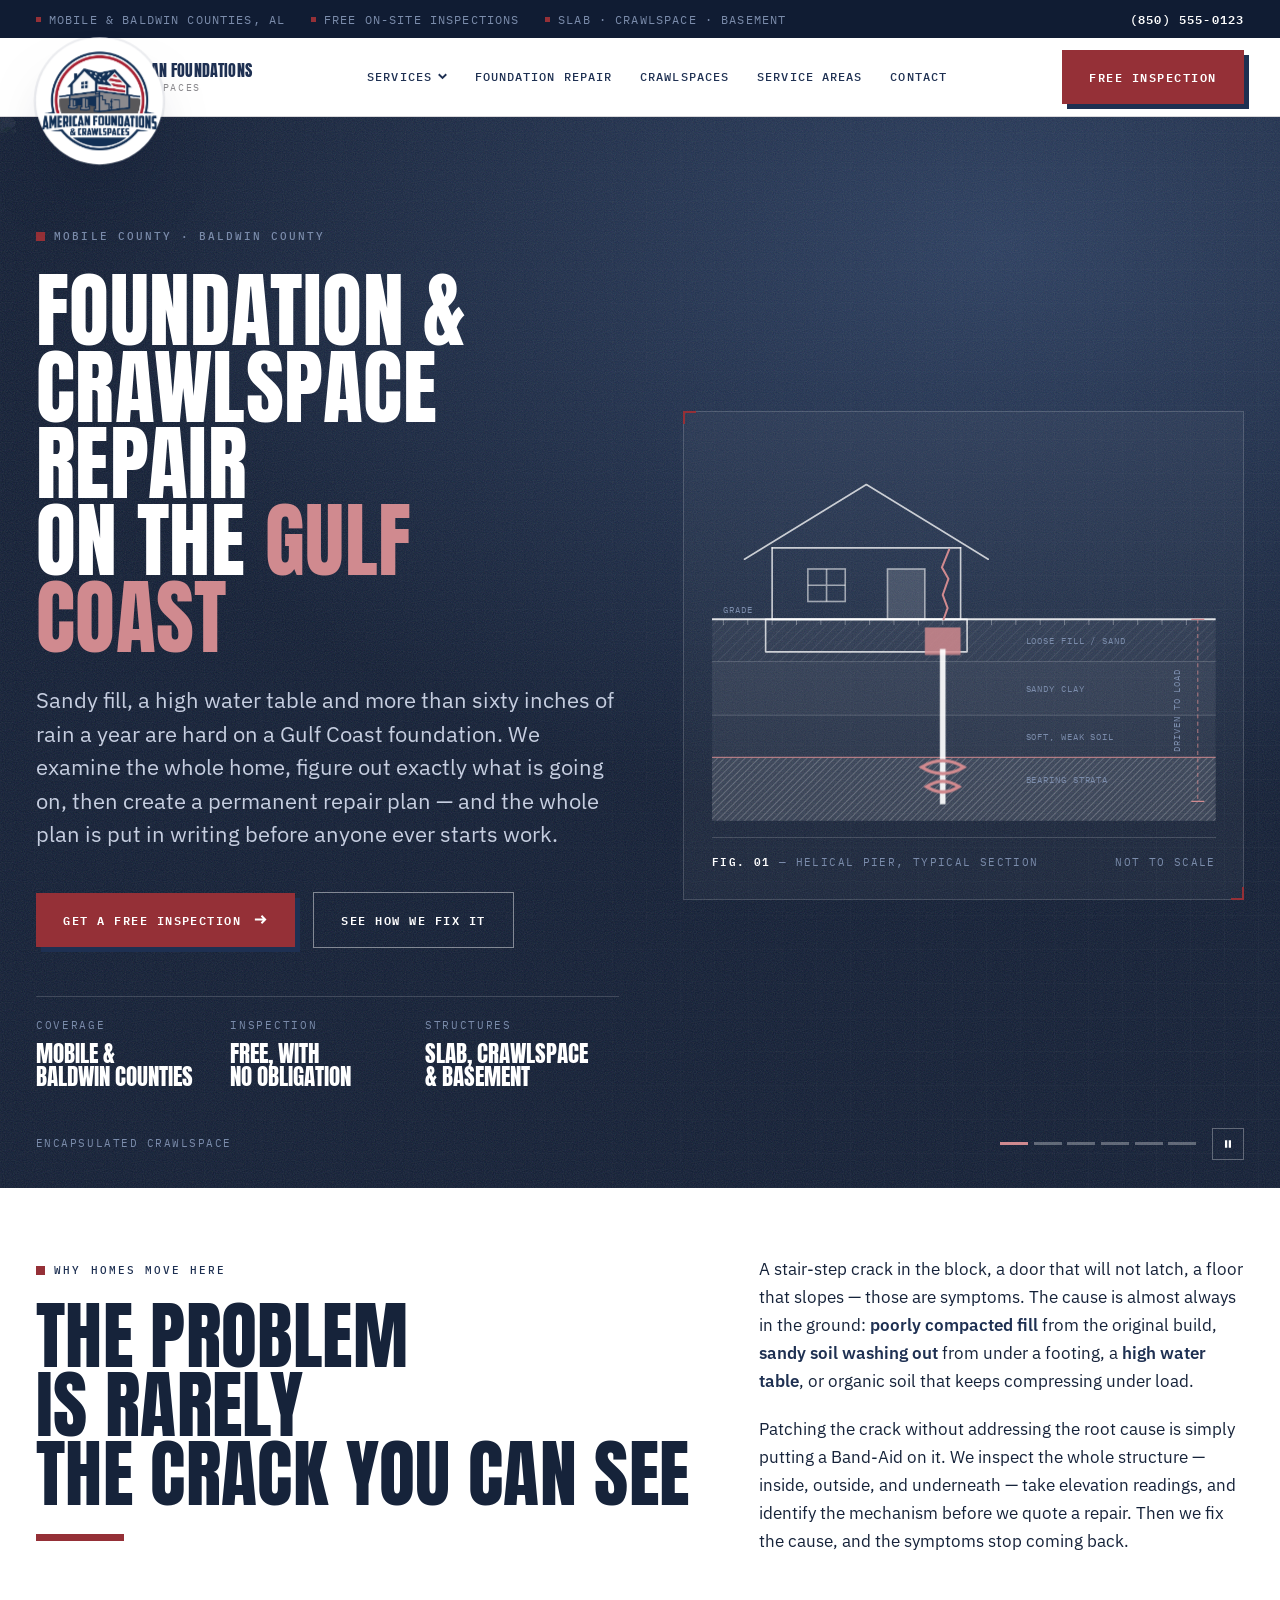
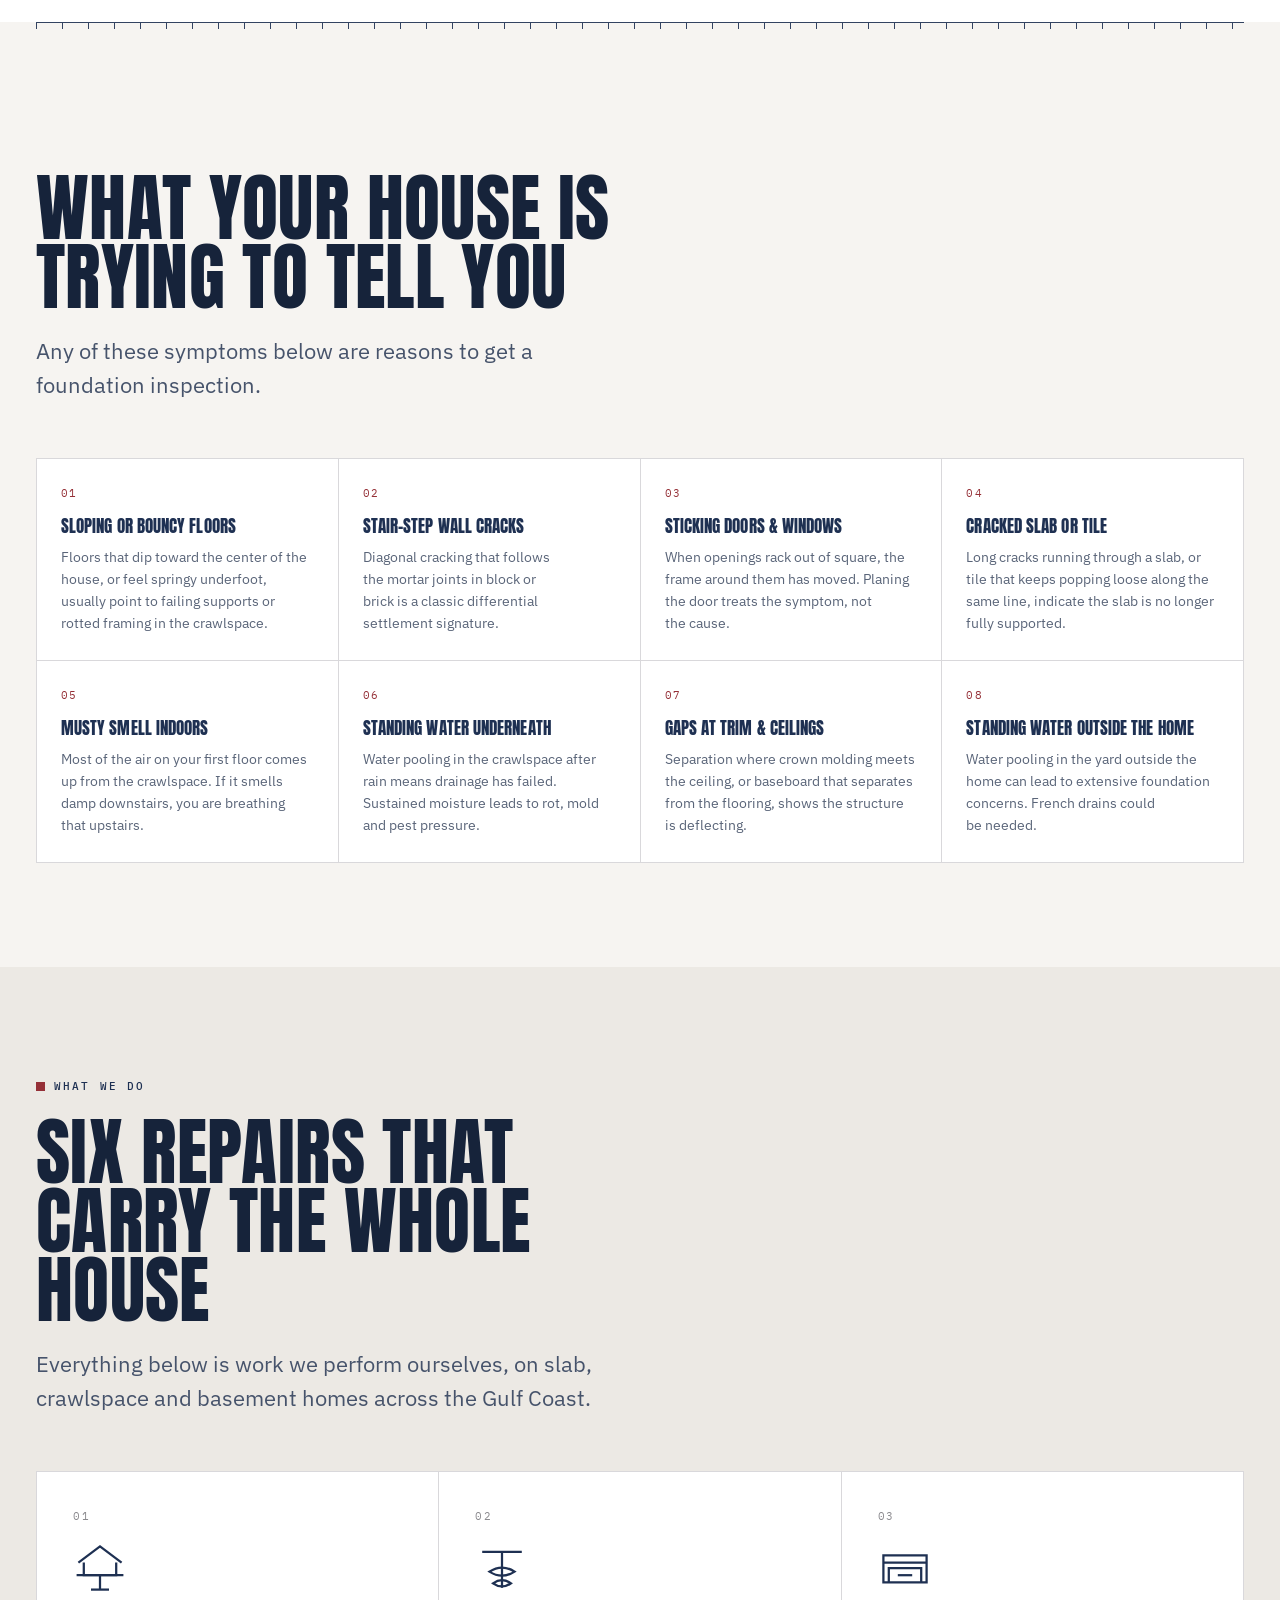
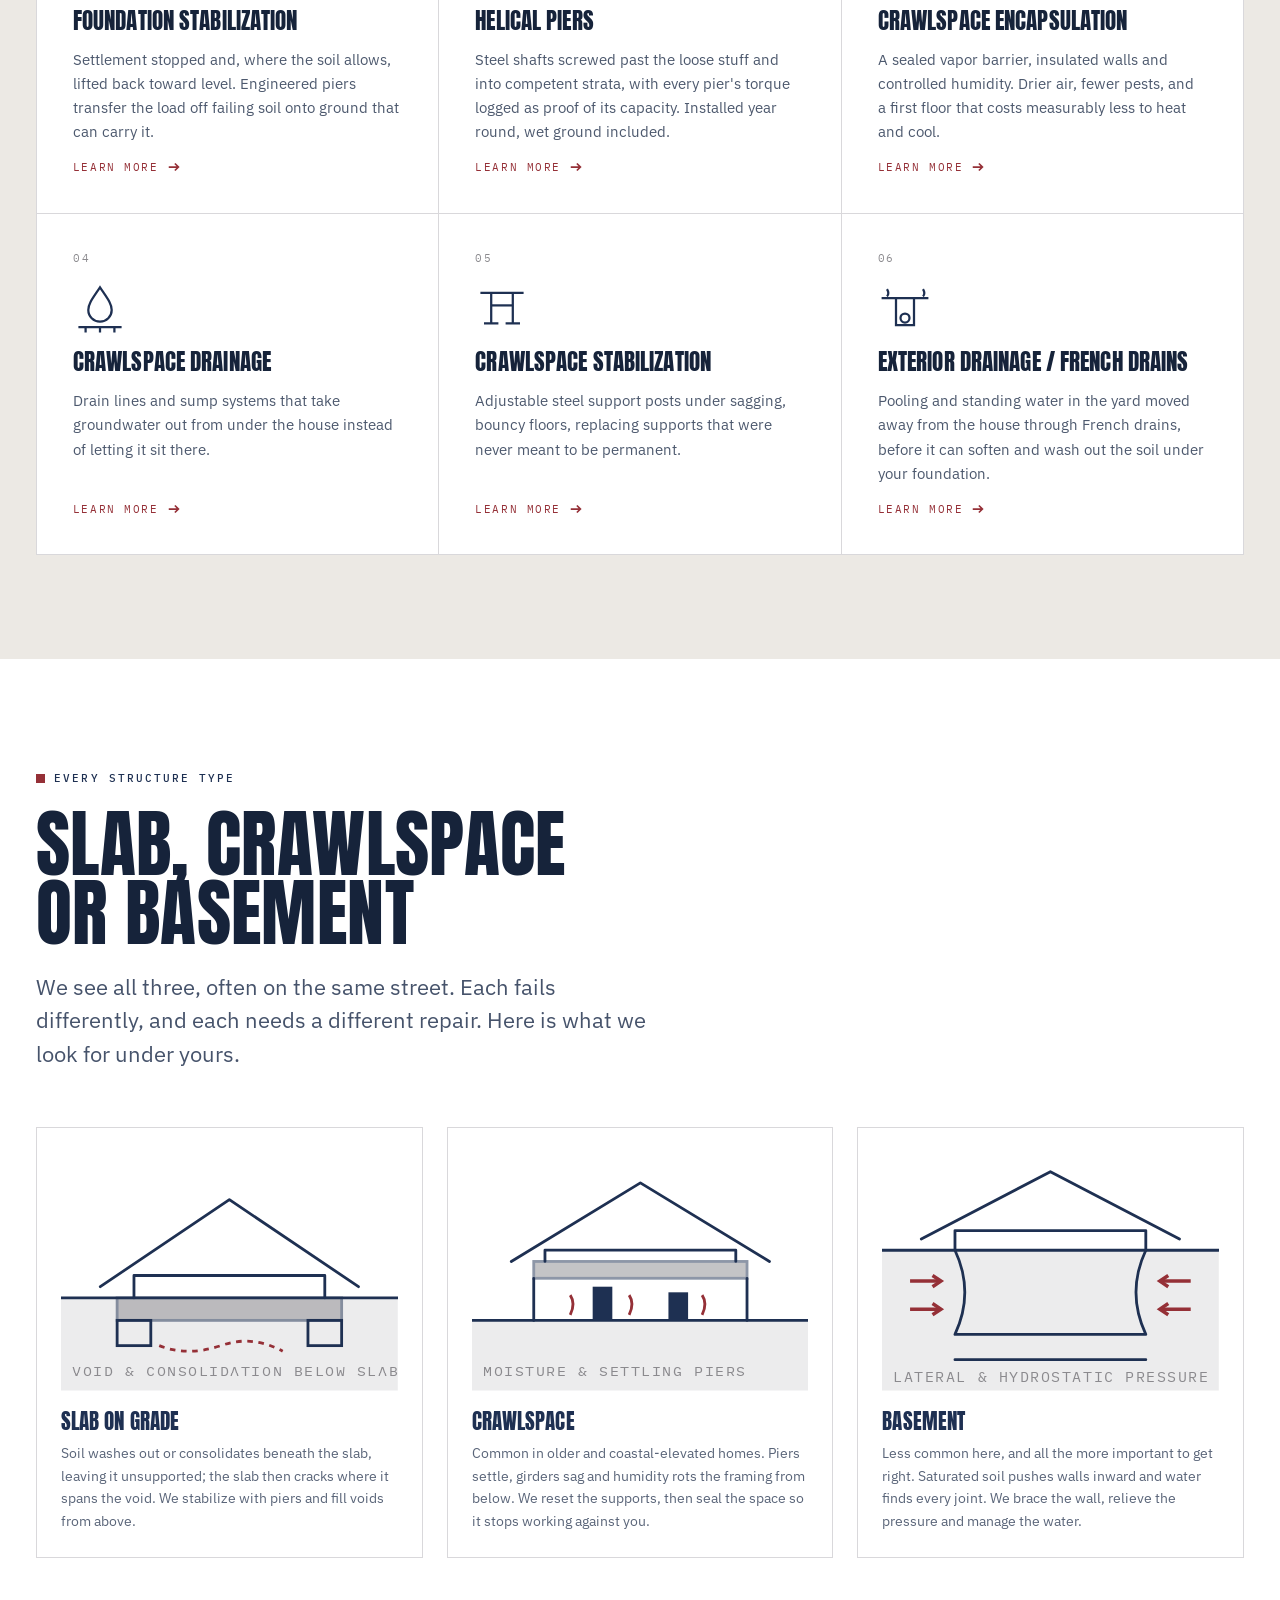
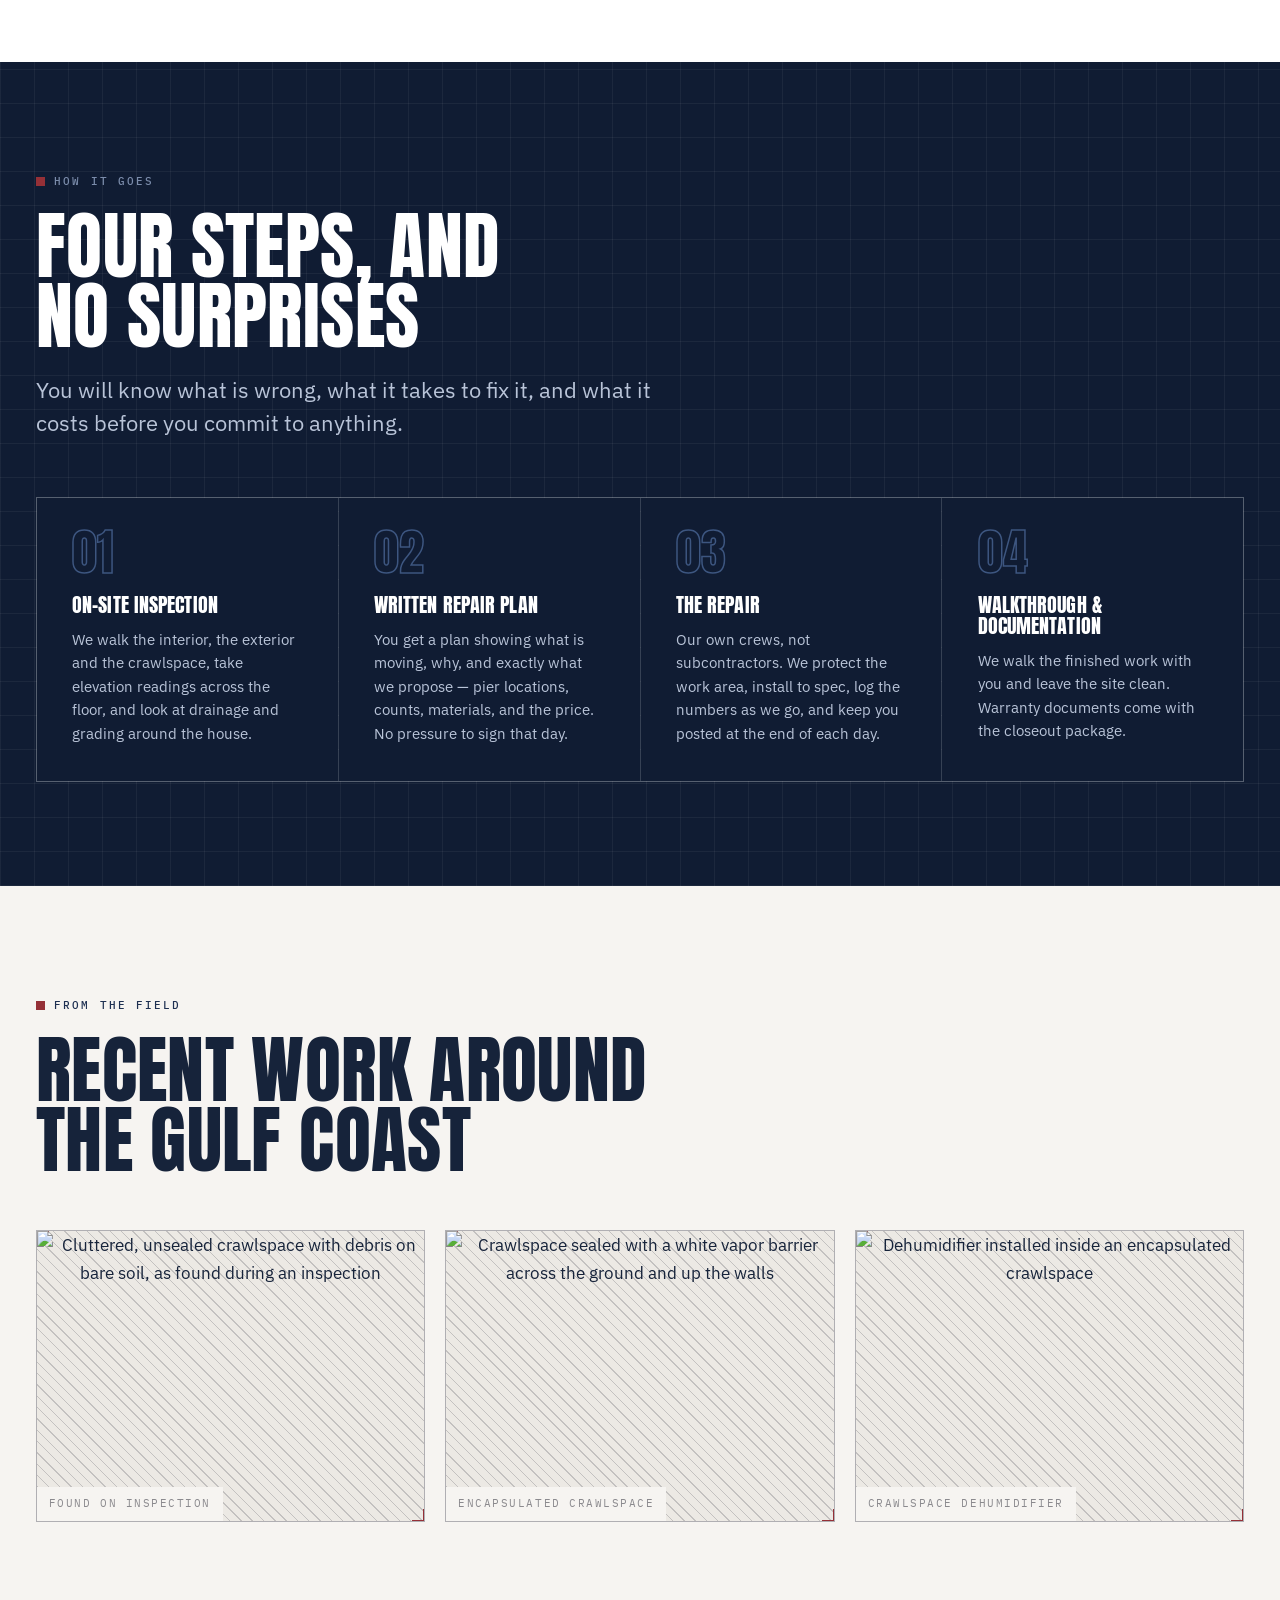
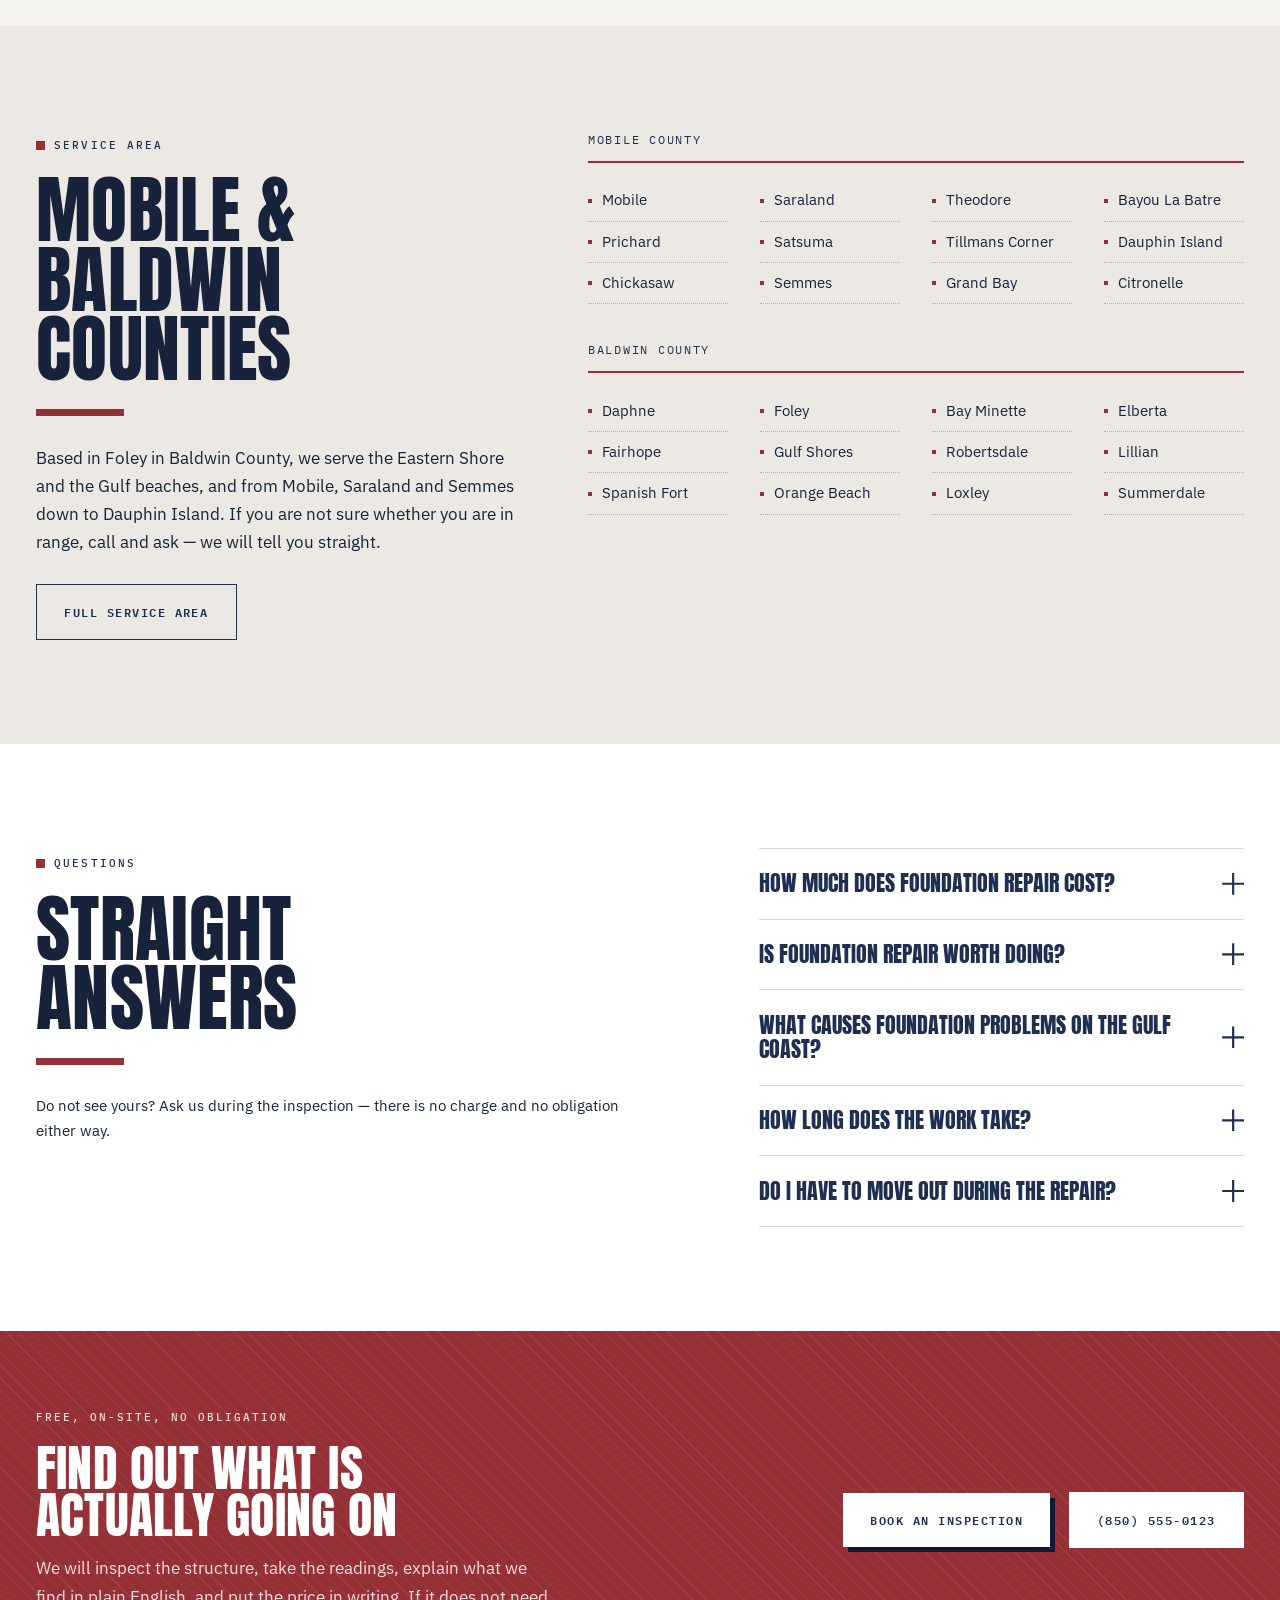
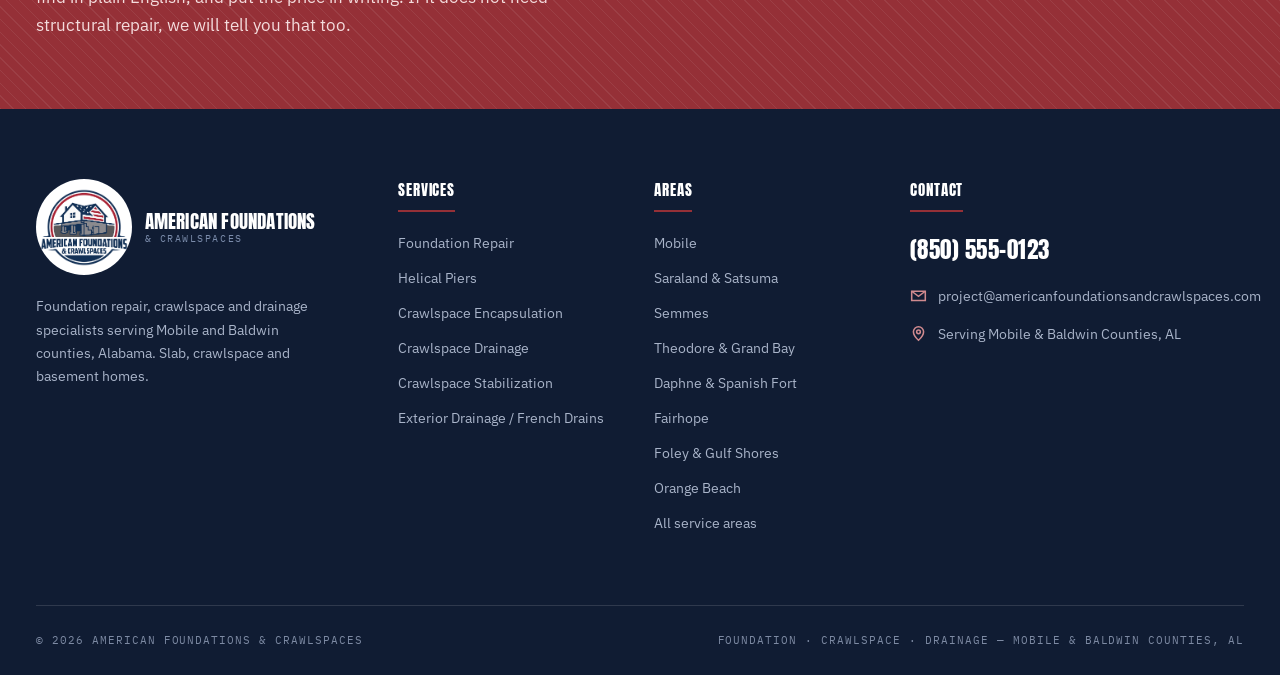
==== commit 12bf435c: "Change contact email to project@americanfoundationsandcrawlspaces.com Co-Authored-By: Claude Opus 5." ====
--- a/index.html
+++ b/index.html
@@ -35,7 +35,7 @@
 
 <header class="site-header">
   <nav class="wrap nav" aria-label="Main">
-    <a class="brand" href="index.html">
+    <a class="brand" href="/">
       <span class="brand__disc">
         <img src="assets/img/amerfclogo.png" width="850" height="850" alt="American Foundations &amp; Crawlspaces" fetchpriority="high" decoding="async">
       </span>
@@ -51,21 +51,21 @@
           <svg class="nav__caret" viewBox="0 0 12 8" aria-hidden="true"><path d="M1 1l5 5 5-5"/></svg>
         </a>
         <ul class="nav__panel">
-          <li><a href="foundation-repair.html">Foundation Repair</a></li>
-          <li><a href="helical-piers.html">Helical Piers</a></li>
-          <li><a href="crawlspace-encapsulation.html">Crawlspace Encapsulation</a></li>
-          <li><a href="crawlspace-drainage.html">Crawlspace Drainage</a></li>
-          <li><a href="crawlspace-stabilization.html">Crawlspace Stabilization</a></li>
-          <li><a href="exterior-drainage.html">Exterior Drainage / French Drains</a></li>
+          <li><a href="/foundation-repair">Foundation Repair</a></li>
+          <li><a href="/helical-piers">Helical Piers</a></li>
+          <li><a href="/crawlspace-encapsulation">Crawlspace Encapsulation</a></li>
+          <li><a href="/crawlspace-drainage">Crawlspace Drainage</a></li>
+          <li><a href="/crawlspace-stabilization">Crawlspace Stabilization</a></li>
+          <li><a href="/exterior-drainage">Exterior Drainage / French Drains</a></li>
         </ul>
       </li>
-      <li><a href="foundation-repair.html">Foundation Repair</a></li>
-      <li><a href="crawlspace-encapsulation.html">Crawlspaces</a></li>
-      <li><a href="service-areas.html">Service Areas</a></li>
-      <li><a href="contact.html">Contact</a></li>
+      <li><a href="/foundation-repair">Foundation Repair</a></li>
+      <li><a href="/crawlspace-encapsulation">Crawlspaces</a></li>
+      <li><a href="/service-areas">Service Areas</a></li>
+      <li><a href="/contact">Contact</a></li>
     </ul>
 
-    <a class="btn nav__cta" href="contact.html">Free Inspection</a>
+    <a class="btn nav__cta" href="/contact">Free Inspection</a>
 
     <button class="nav__toggle" data-nav-toggle aria-expanded="false" aria-controls="mobile-drawer">
       <span></span><span></span><span></span>
@@ -77,16 +77,16 @@
 <div class="drawer" id="mobile-drawer">
   <div class="wrap">
     <ul>
-      <li><a href="foundation-repair.html">Foundation Repair</a></li>
-      <li><a href="helical-piers.html">Helical Piers</a></li>
-      <li><a href="crawlspace-encapsulation.html">Crawlspace Encapsulation</a></li>
-      <li><a href="crawlspace-drainage.html">Crawlspace Drainage</a></li>
-      <li><a href="crawlspace-stabilization.html">Crawlspace Stabilization</a></li>
-      <li><a href="exterior-drainage.html">Exterior Drainage / French Drains</a></li>
-      <li><a href="service-areas.html">Service Areas</a></li>
-      <li><a href="contact.html">Contact</a></li>
+      <li><a href="/foundation-repair">Foundation Repair</a></li>
+      <li><a href="/helical-piers">Helical Piers</a></li>
+      <li><a href="/crawlspace-encapsulation">Crawlspace Encapsulation</a></li>
+      <li><a href="/crawlspace-drainage">Crawlspace Drainage</a></li>
+      <li><a href="/crawlspace-stabilization">Crawlspace Stabilization</a></li>
+      <li><a href="/exterior-drainage">Exterior Drainage / French Drains</a></li>
+      <li><a href="/service-areas">Service Areas</a></li>
+      <li><a href="/contact">Contact</a></li>
     </ul>
-    <a class="btn" href="contact.html">Get a Free Inspection</a>
+    <a class="btn" href="/contact">Get a Free Inspection</a>
   </div>
 </div>
 
@@ -145,11 +145,11 @@
           plan is put in writing before anyone ever starts work.
         </p>
         <div class="btn-row" data-hero style="--delay:270ms">
-          <a class="btn" href="contact.html">
+          <a class="btn" href="/contact">
             Get a Free Inspection
             <svg viewBox="0 0 16 16" fill="none" stroke="currentColor" stroke-width="2" aria-hidden="true"><path d="M2 8h11M9 4l4 4-4 4"/></svg>
           </a>
-          <a class="btn btn--ghost-light" href="foundation-repair.html">See How We Fix It</a>
+          <a class="btn btn--ghost-light" href="/foundation-repair">See How We Fix It</a>
         </div>
 
         <dl class="hero__stats" data-hero style="--delay:360ms">
@@ -367,7 +367,7 @@
       </div>
 
       <div class="tiles grid grid--3">
-        <a class="tile" href="foundation-repair.html" data-reveal>
+        <a class="tile" href="/foundation-repair" data-reveal>
           <span class="tile__num">01</span>
           <svg class="tile__icon" viewBox="0 0 60 60" fill="none" stroke="currentColor" stroke-width="2.5" aria-hidden="true">
             <path d="M6 24 L30 6 L54 24"/>
@@ -383,7 +383,7 @@
           </span>
         </a>
 
-        <a class="tile" href="helical-piers.html" data-reveal>
+        <a class="tile" href="/helical-piers" data-reveal>
           <span class="tile__num">02</span>
           <svg class="tile__icon" viewBox="0 0 60 60" fill="none" stroke="currentColor" stroke-width="2.5" aria-hidden="true">
             <path d="M8 12 h44"/>
@@ -398,7 +398,7 @@
           </span>
         </a>
 
-        <a class="tile" href="crawlspace-encapsulation.html" data-reveal>
+        <a class="tile" href="/crawlspace-encapsulation" data-reveal>
           <span class="tile__num">03</span>
           <svg class="tile__icon" viewBox="0 0 60 60" fill="none" stroke="currentColor" stroke-width="2.5" aria-hidden="true">
             <path d="M6 16 h48 v30 h-48 z"/>
@@ -413,7 +413,7 @@
           </span>
         </a>
 
-        <a class="tile" href="crawlspace-drainage.html" data-reveal>
+        <a class="tile" href="/crawlspace-drainage" data-reveal>
           <span class="tile__num">04</span>
           <svg class="tile__icon" viewBox="0 0 60 60" fill="none" stroke="currentColor" stroke-width="2.5" aria-hidden="true">
             <path d="M30 6 c8 12 13 18 13 25 a13 13 0 0 1 -26 0 c0 -7 5 -13 13 -25 z"/>
@@ -427,7 +427,7 @@
           </span>
         </a>
 
-        <a class="tile" href="crawlspace-stabilization.html" data-reveal>
+        <a class="tile" href="/crawlspace-stabilization" data-reveal>
           <span class="tile__num">05</span>
           <svg class="tile__icon" viewBox="0 0 60 60" fill="none" stroke="currentColor" stroke-width="2.5" aria-hidden="true">
             <path d="M6 12 h48"/>
@@ -442,7 +442,7 @@
           </span>
         </a>
 
-        <a class="tile" href="exterior-drainage.html" data-reveal>
+        <a class="tile" href="/exterior-drainage" data-reveal>
           <span class="tile__num">06</span>
           <svg class="tile__icon" viewBox="0 0 60 60" fill="none" stroke="currentColor" stroke-width="2.5" aria-hidden="true">
             <path d="M4 18 h52"/>
@@ -616,7 +616,7 @@
           are in range, call and ask &mdash; we will tell you straight.
         </p>
         <div class="btn-row" data-reveal style="margin-top:1.75rem">
-          <a class="btn btn--ghost" href="service-areas.html">Full Service Area</a>
+          <a class="btn btn--ghost" href="/service-areas">Full Service Area</a>
         </div>
       </div>
 
@@ -718,7 +718,7 @@
         </p>
       </div>
       <div class="btn-row">
-        <a class="btn" href="contact.html">Book an Inspection</a>
+        <a class="btn" href="/contact">Book an Inspection</a>
         <a class="btn btn--ghost-light" href="tel:+18505550123">(850) 555-0123</a>
       </div>
     </div>
@@ -730,7 +730,7 @@
   <div class="wrap footer">
     <div class="footer__top">
       <div class="footer__brand">
-        <a class="brand brand--light" href="index.html">
+        <a class="brand brand--light" href="/">
           <span class="brand__disc">
             <img src="assets/img/amerfclogo.png" width="850" height="850" alt="" loading="lazy" decoding="async">
           </span>
@@ -748,27 +748,27 @@
       <div>
         <h4>Services</h4>
         <ul>
-          <li><a href="foundation-repair.html">Foundation Repair</a></li>
-          <li><a href="helical-piers.html">Helical Piers</a></li>
-          <li><a href="crawlspace-encapsulation.html">Crawlspace Encapsulation</a></li>
-          <li><a href="crawlspace-drainage.html">Crawlspace Drainage</a></li>
-          <li><a href="crawlspace-stabilization.html">Crawlspace Stabilization</a></li>
-          <li><a href="exterior-drainage.html">Exterior Drainage / French Drains</a></li>
+          <li><a href="/foundation-repair">Foundation Repair</a></li>
+          <li><a href="/helical-piers">Helical Piers</a></li>
+          <li><a href="/crawlspace-encapsulation">Crawlspace Encapsulation</a></li>
+          <li><a href="/crawlspace-drainage">Crawlspace Drainage</a></li>
+          <li><a href="/crawlspace-stabilization">Crawlspace Stabilization</a></li>
+          <li><a href="/exterior-drainage">Exterior Drainage / French Drains</a></li>
         </ul>
       </div>
 
       <div>
         <h4>Areas</h4>
         <ul>
-          <li><a href="service-areas.html">Mobile</a></li>
-          <li><a href="service-areas.html">Saraland &amp; Satsuma</a></li>
-          <li><a href="service-areas.html">Semmes</a></li>
-          <li><a href="service-areas.html">Theodore &amp; Grand Bay</a></li>
-          <li><a href="service-areas.html">Daphne &amp; Spanish Fort</a></li>
-          <li><a href="service-areas.html">Fairhope</a></li>
-          <li><a href="service-areas.html">Foley &amp; Gulf Shores</a></li>
-          <li><a href="service-areas.html">Orange Beach</a></li>
-          <li><a href="service-areas.html">All service areas</a></li>
+          <li><a href="/service-areas">Mobile</a></li>
+          <li><a href="/service-areas">Saraland &amp; Satsuma</a></li>
+          <li><a href="/service-areas">Semmes</a></li>
+          <li><a href="/service-areas">Theodore &amp; Grand Bay</a></li>
+          <li><a href="/service-areas">Daphne &amp; Spanish Fort</a></li>
+          <li><a href="/service-areas">Fairhope</a></li>
+          <li><a href="/service-areas">Foley &amp; Gulf Shores</a></li>
+          <li><a href="/service-areas">Orange Beach</a></li>
+          <li><a href="/service-areas">All service areas</a></li>
         </ul>
       </div>
 
@@ -777,11 +777,11 @@
         <address class="footer__contact">
           <!-- PLACEHOLDER PHONE + EMAIL — replace before launch. See README. -->
           <a class="footer__phone" href="tel:+18505550123">(850) 555-0123</a>
-          <a href="mailto:info@americanfoundationsandcrawlspaces.com">
+          <a href="mailto:project@americanfoundationsandcrawlspaces.com">
             <svg viewBox="0 0 20 20" fill="none" stroke="currentColor" stroke-width="1.8" aria-hidden="true"><path d="M2 5h16v11H2z"/><path d="M2 5l8 6 8-6"/></svg>
-            info@americanfoundationsandcrawlspaces.com
+            project@americanfoundationsandcrawlspaces.com
           </a>
-          <a href="service-areas.html">
+          <a href="/service-areas">
             <svg viewBox="0 0 20 20" fill="none" stroke="currentColor" stroke-width="1.8" aria-hidden="true"><path d="M10 18s6-5.4 6-10A6 6 0 0 0 4 8c0 4.6 6 10 6 10z"/><circle cx="10" cy="8" r="2.2"/></svg>
             Serving Mobile &amp; Baldwin Counties, AL
           </a>
@@ -798,7 +798,7 @@
 
 <div class="callbar">
   <a href="tel:+18505550123">Call Now</a>
-  <a href="contact.html">Free Inspection</a>
+  <a href="/contact">Free Inspection</a>
 </div>
 
 <script src="assets/js/main.js" defer></script>
@@ -813,7 +813,7 @@
   "url": "https://www.americanfoundationsandcrawlspaces.com/",
   "logo": "https://www.americanfoundationsandcrawlspaces.com/assets/img/amerfclogo.png",
   "telephone": "+1-850-555-0123",
-  "email": "info@americanfoundationsandcrawlspaces.com",
+  "email": "project@americanfoundationsandcrawlspaces.com",
   "areaServed": [
     { "@type": "City", "name": "Mobile" },
     { "@type": "City", "name": "Prichard" },
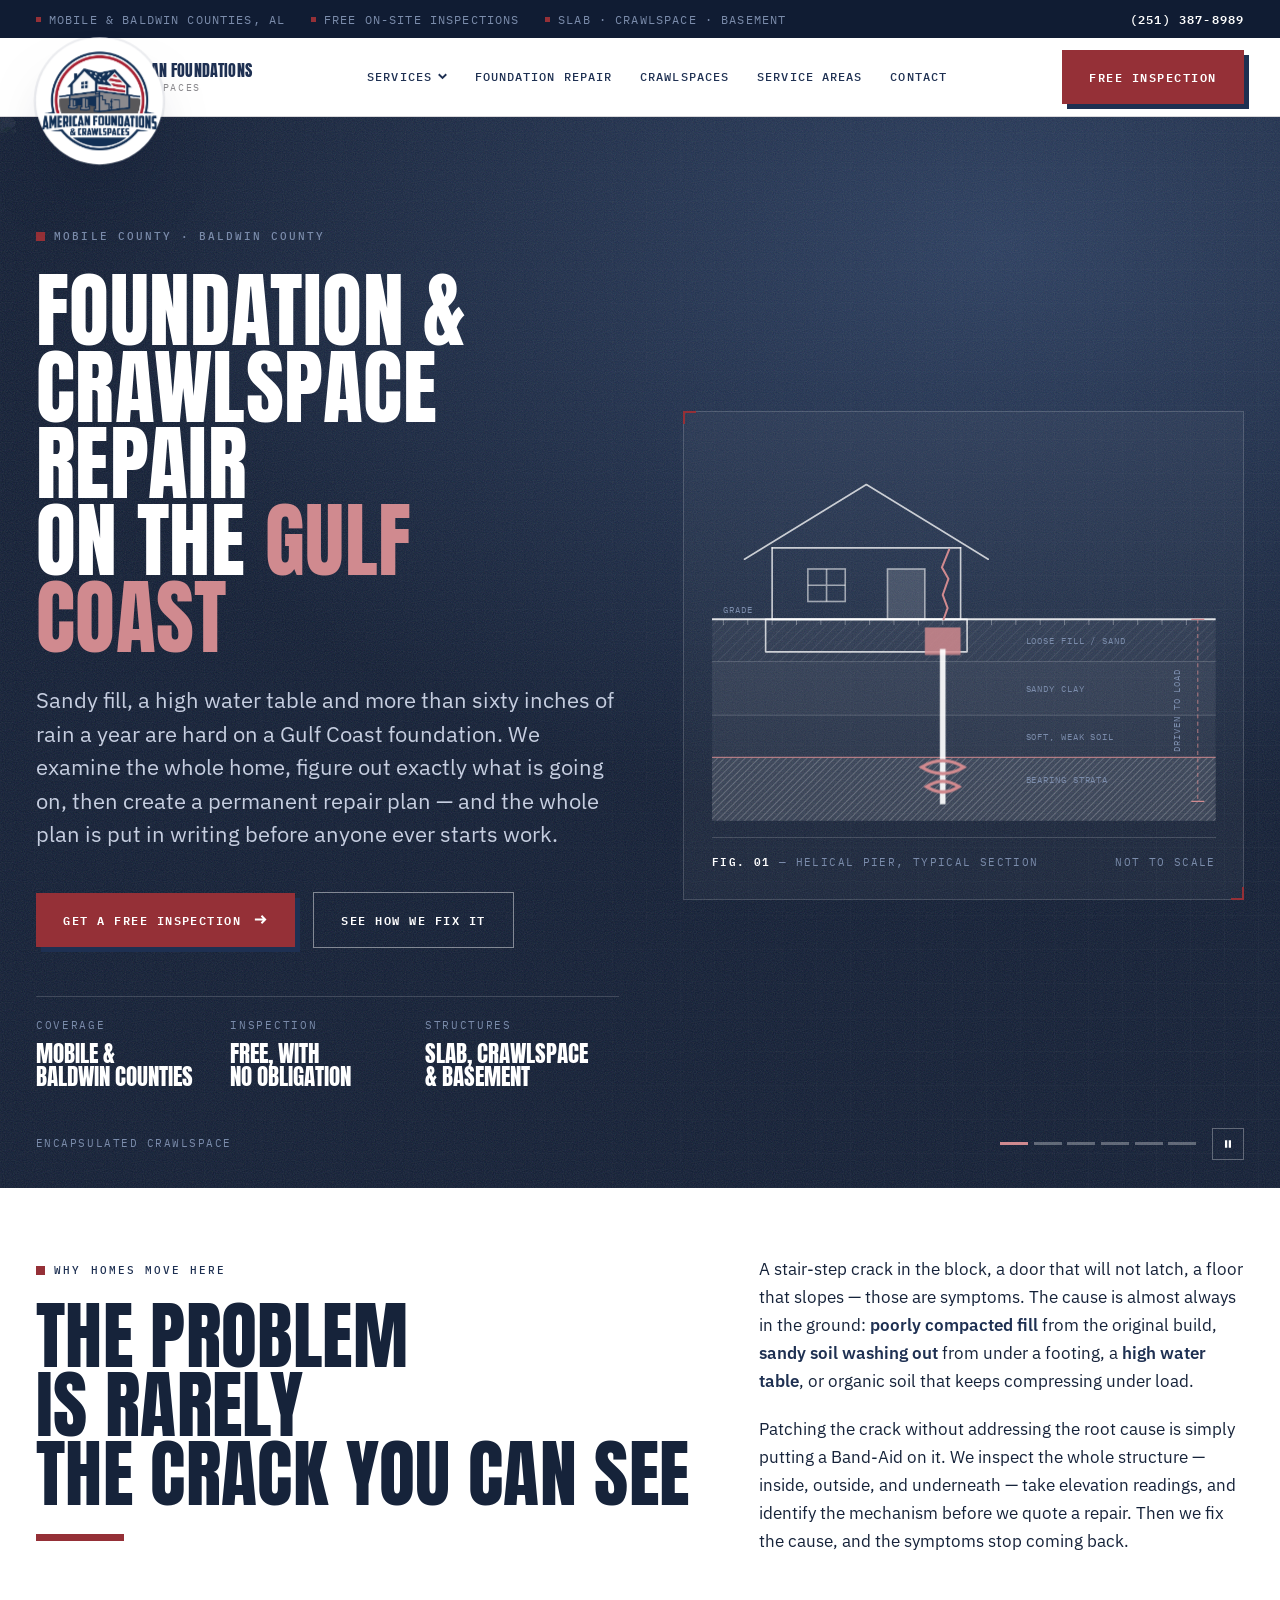
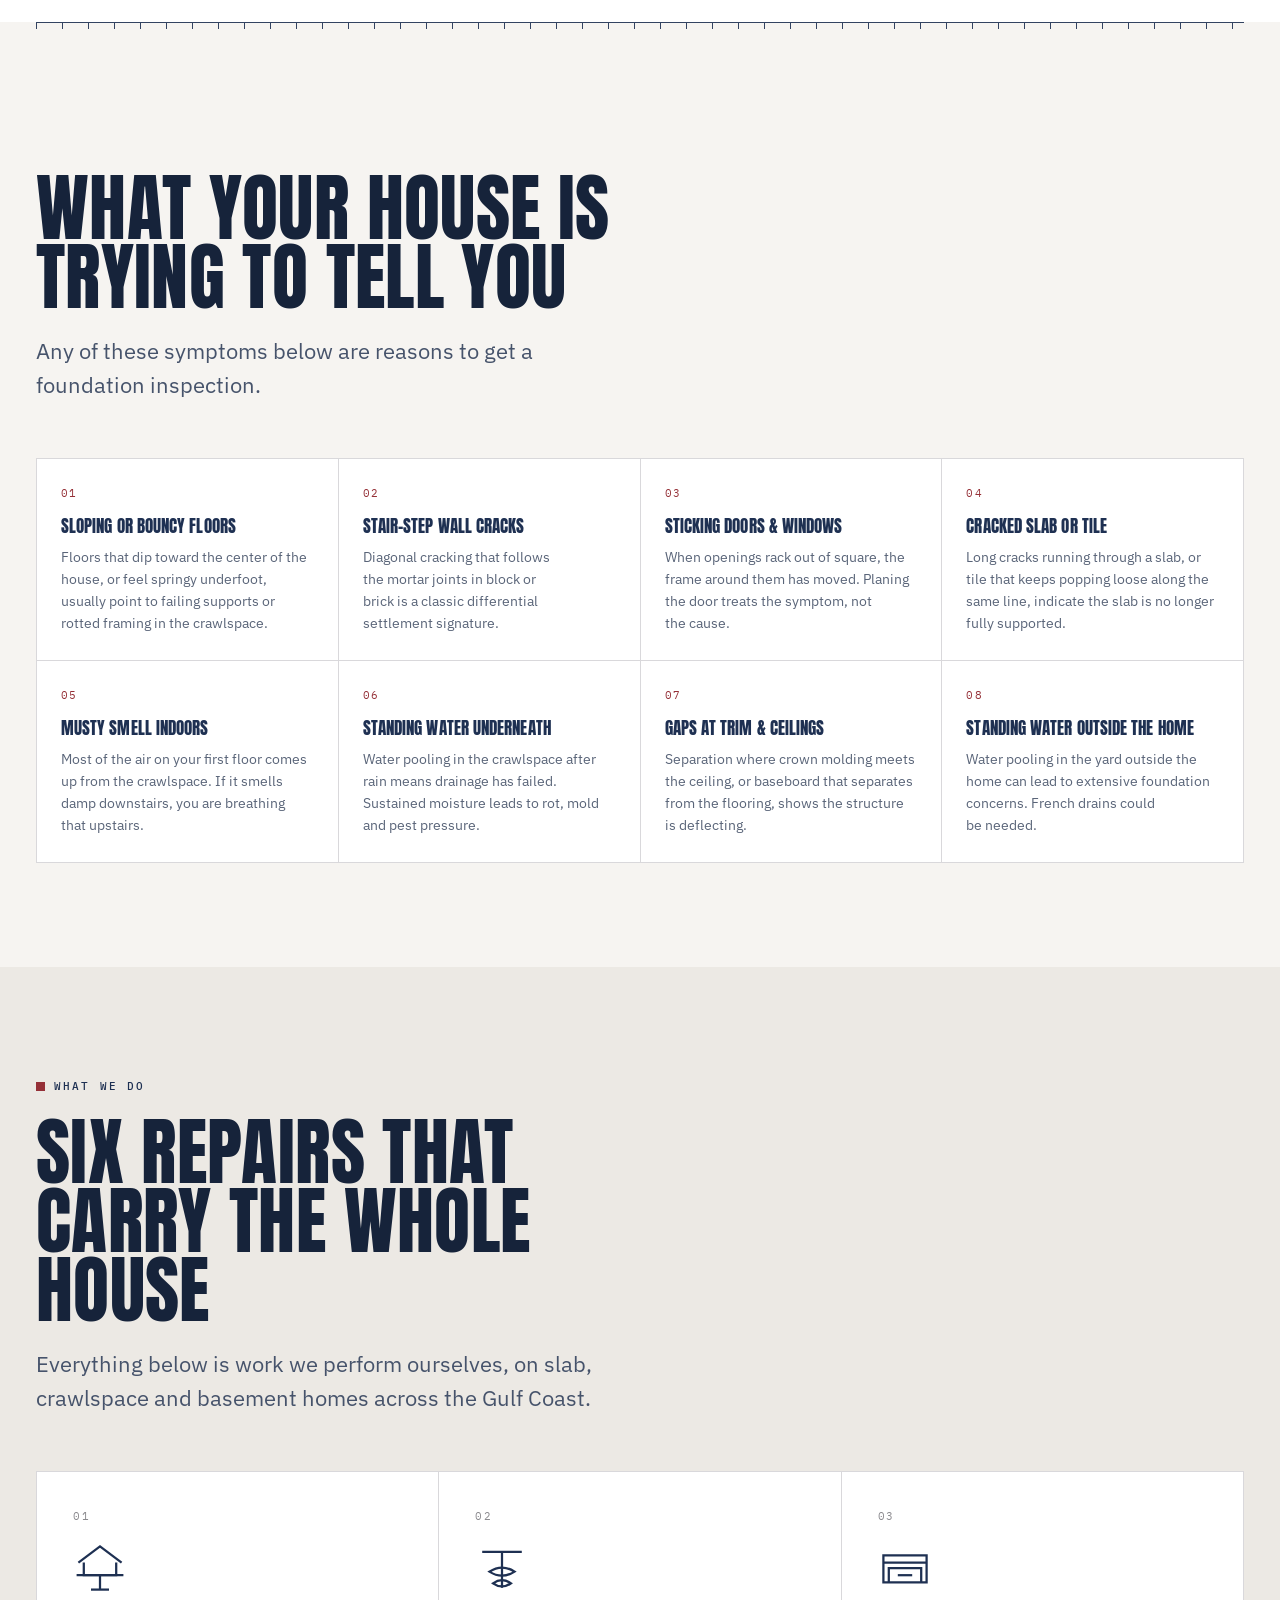
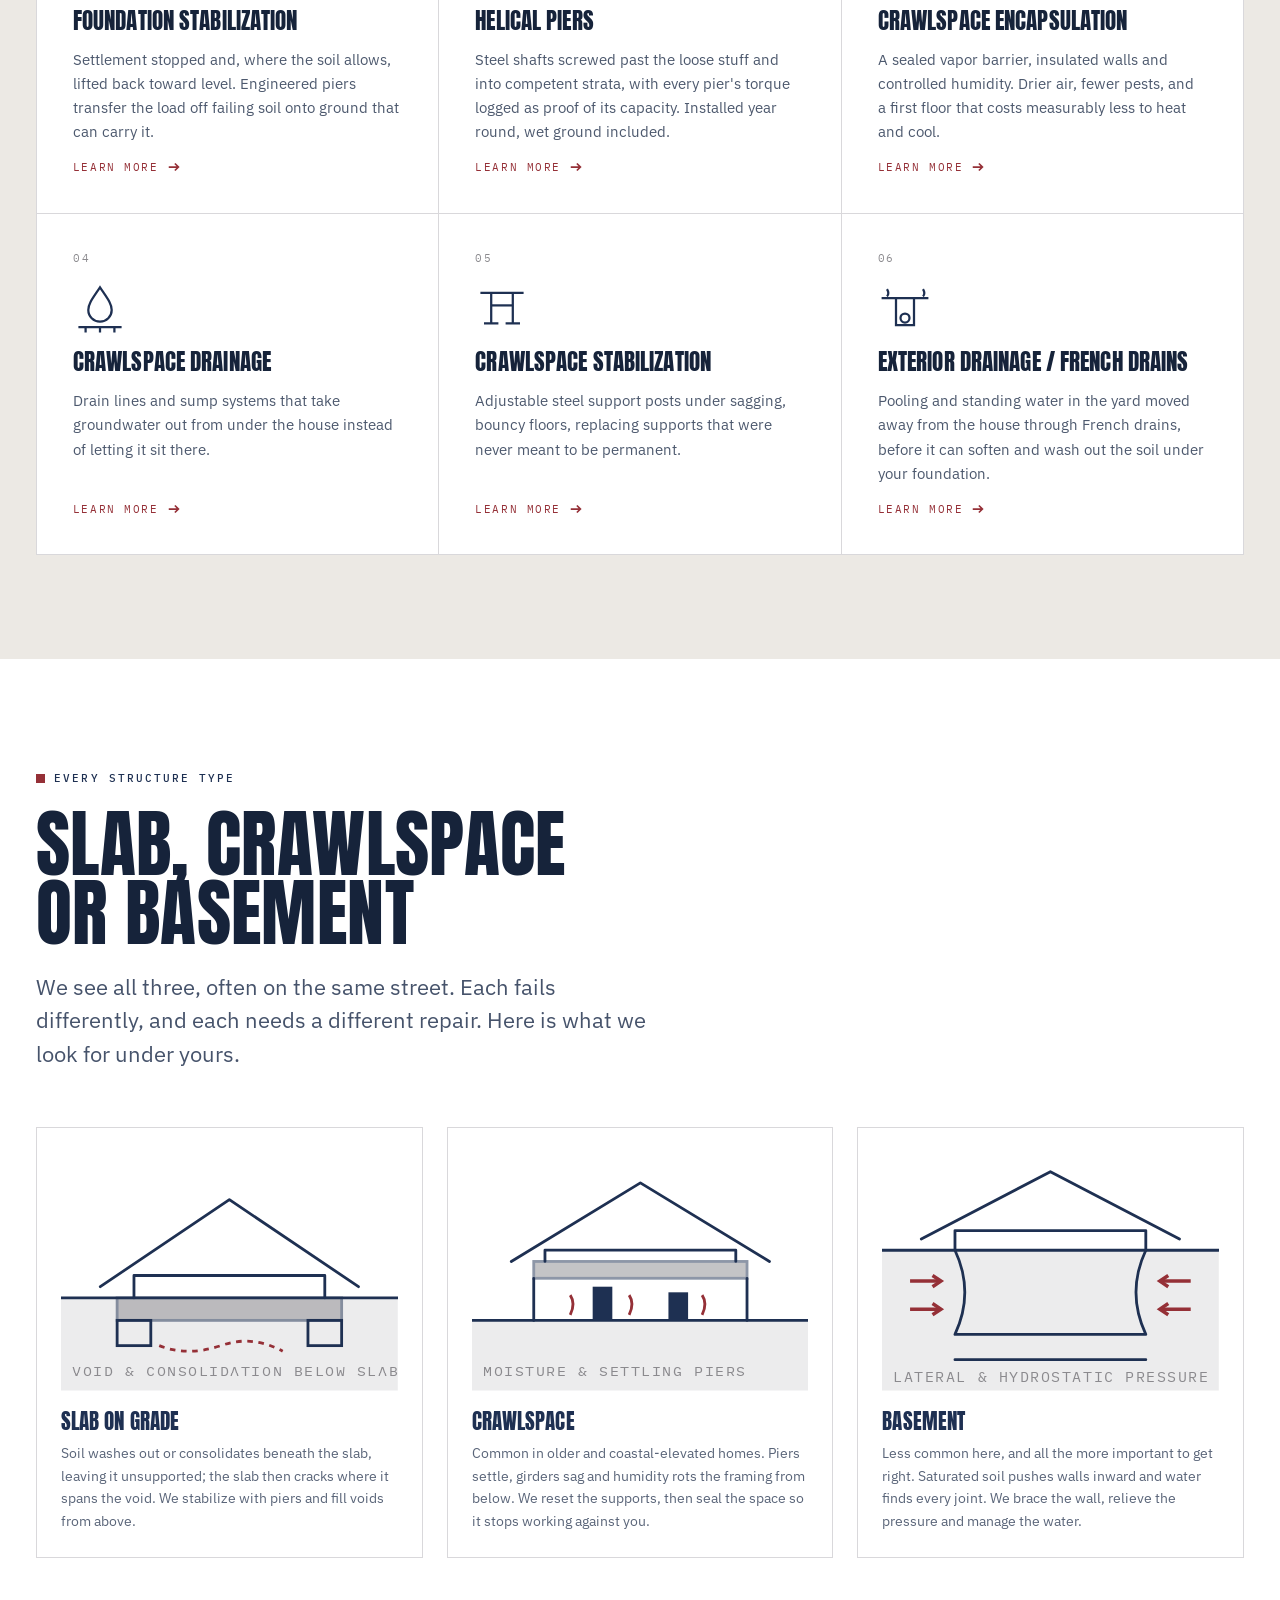
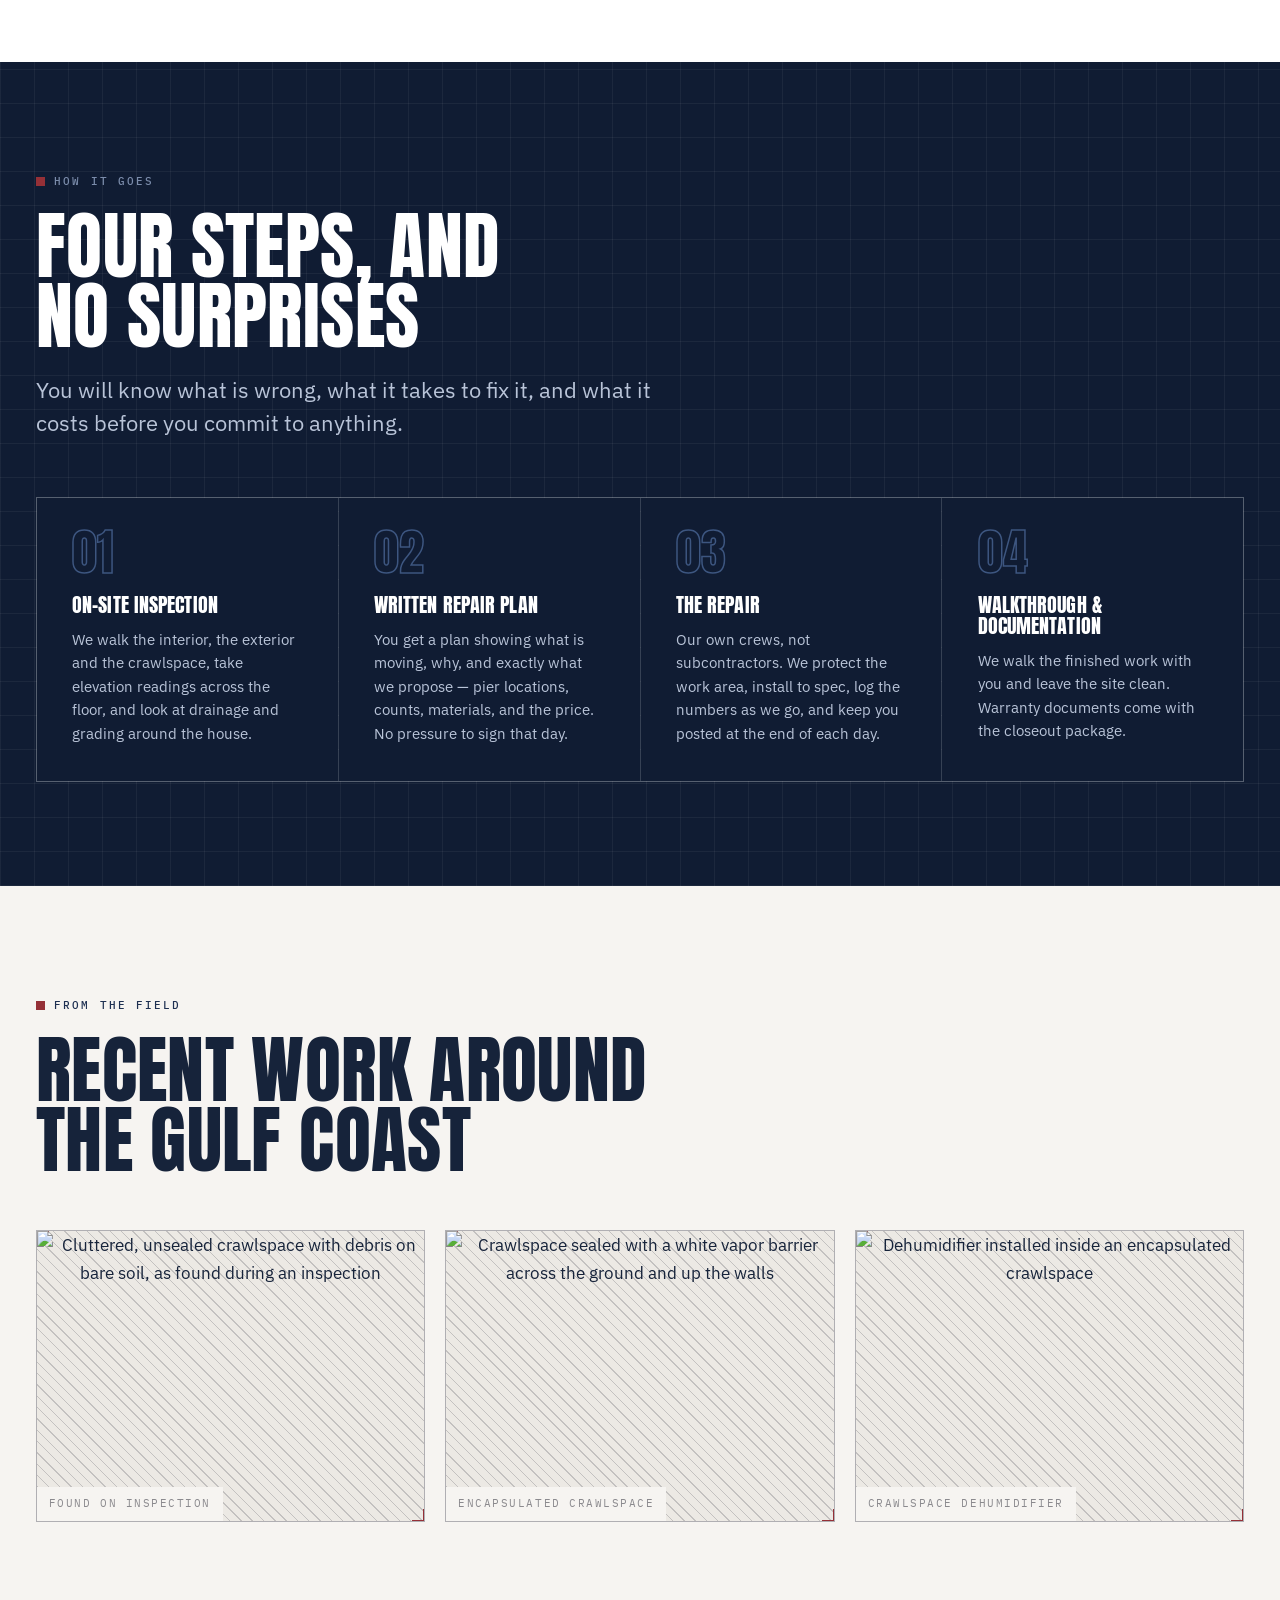
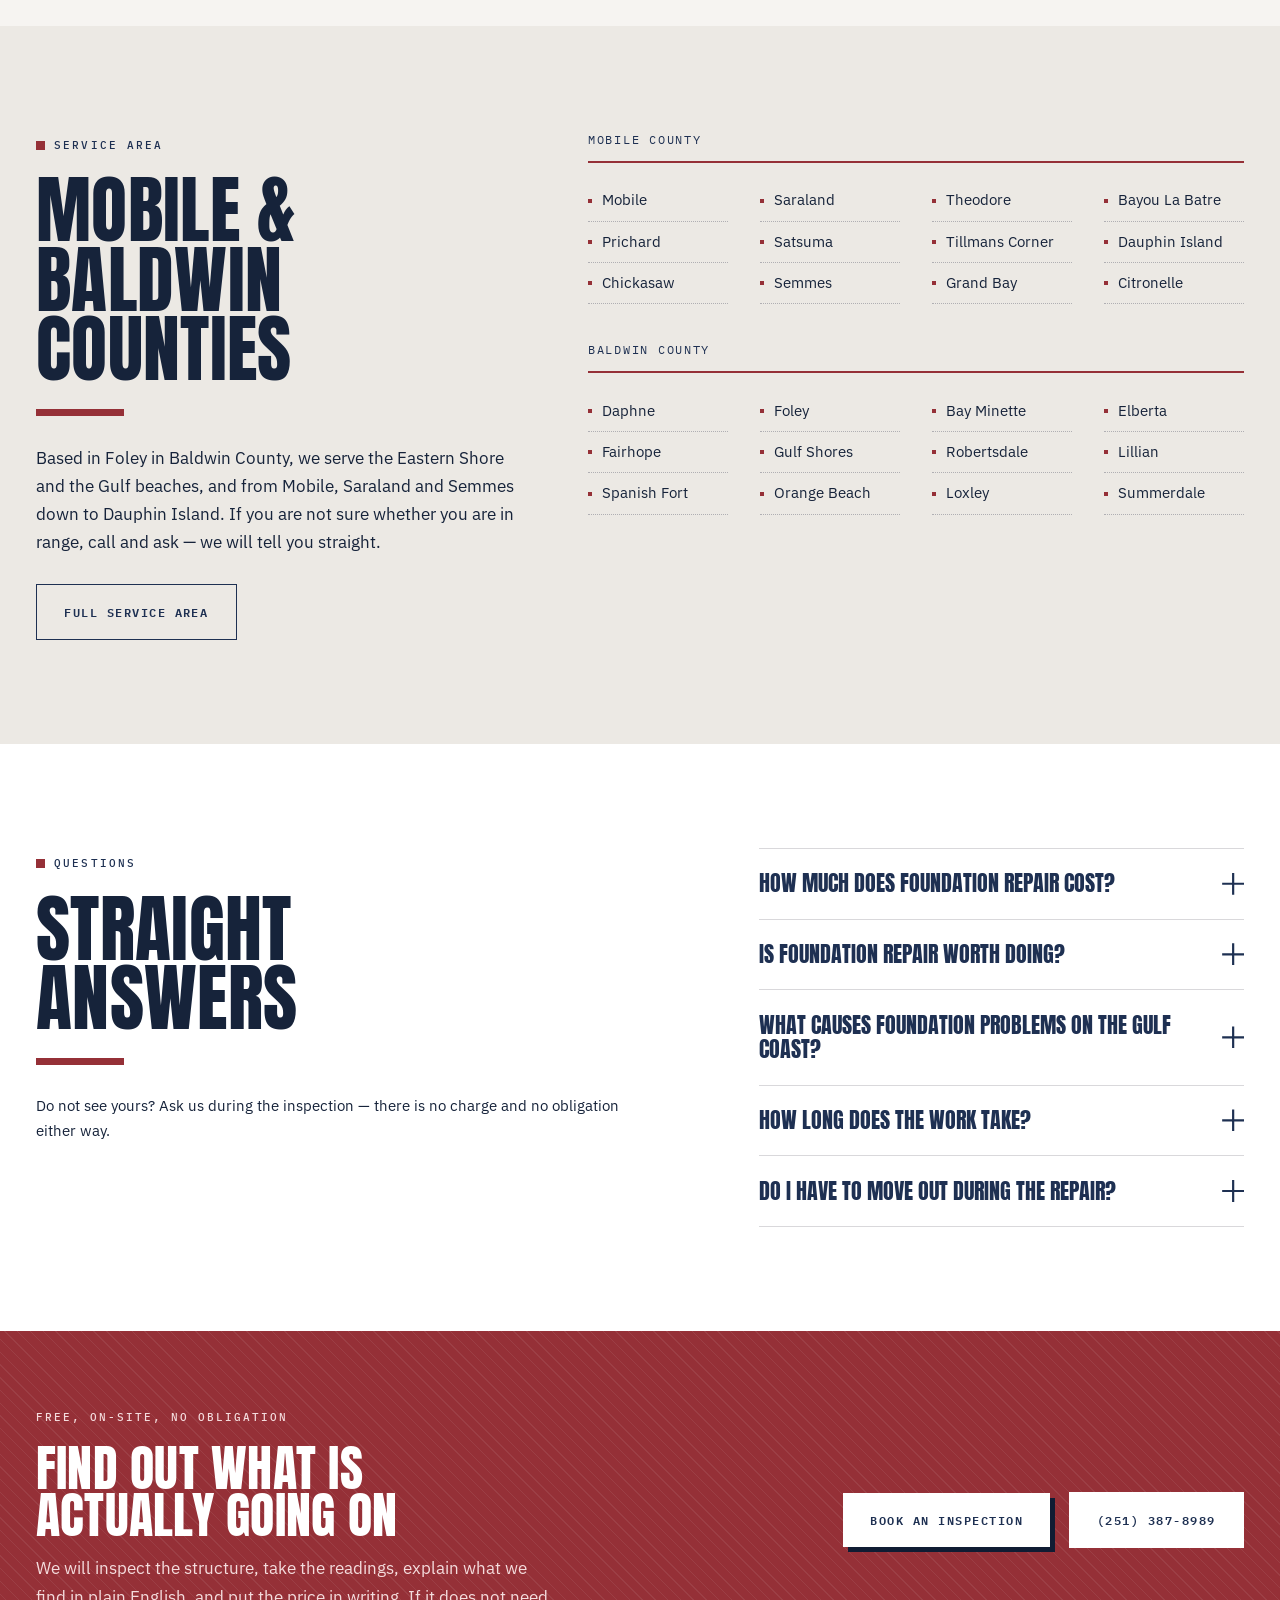
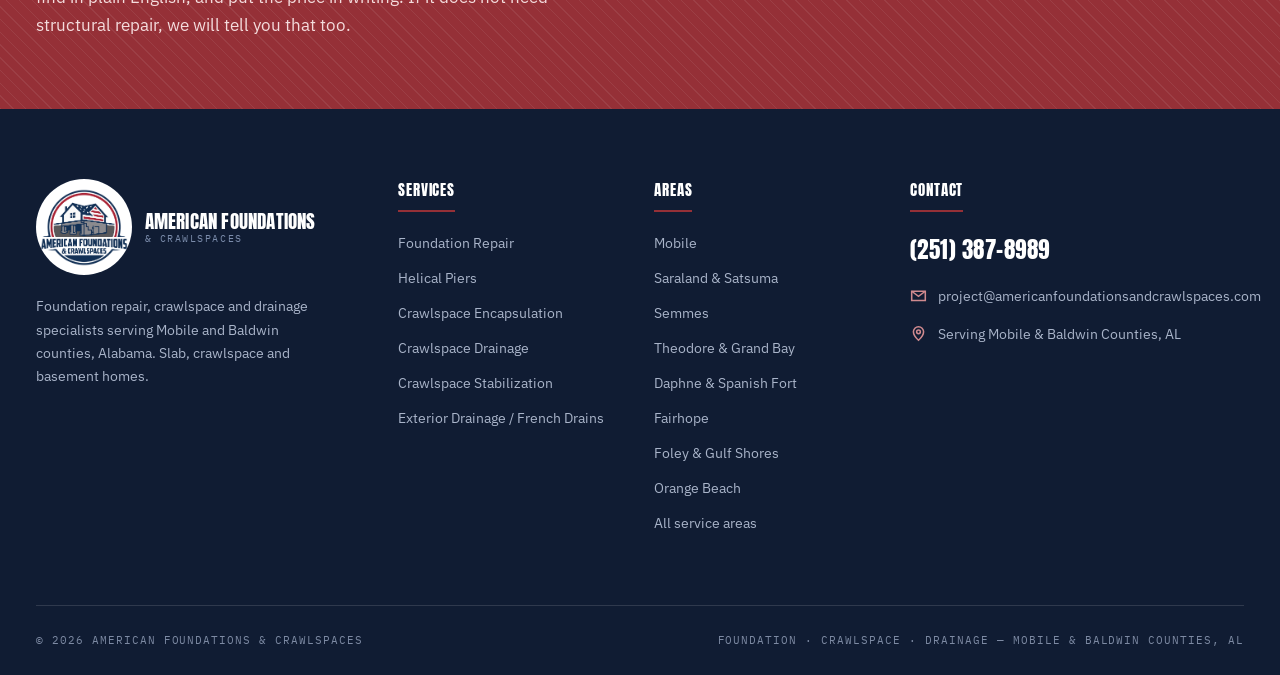
==== commit f72def75: "Set business phone number to (251) 387-8989 Replace the (850) 555-0123 placeholder on every page (li" ====
--- a/index.html
+++ b/index.html
@@ -28,8 +28,7 @@
       <li>Free on-site inspections</li>
       <li>Slab &middot; Crawlspace &middot; Basement</li>
     </ul>
-    <!-- PLACEHOLDER PHONE — replace (850) 555-0123 site-wide before launch. See README. -->
-    <a class="topbar__phone" href="tel:+18505550123">(850) 555-0123</a>
+    <a class="topbar__phone" href="tel:+12513878989">(251) 387-8989</a>
   </div>
 </div>
 
@@ -719,7 +718,7 @@
       </div>
       <div class="btn-row">
         <a class="btn" href="/contact">Book an Inspection</a>
-        <a class="btn btn--ghost-light" href="tel:+18505550123">(850) 555-0123</a>
+        <a class="btn btn--ghost-light" href="tel:+12513878989">(251) 387-8989</a>
       </div>
     </div>
   </section>
@@ -775,8 +774,8 @@
       <div>
         <h4>Contact</h4>
         <address class="footer__contact">
-          <!-- PLACEHOLDER PHONE + EMAIL — replace before launch. See README. -->
-          <a class="footer__phone" href="tel:+18505550123">(850) 555-0123</a>
+          <!-- PLACEHOLDER EMAIL — replace before launch. See README. -->
+          <a class="footer__phone" href="tel:+12513878989">(251) 387-8989</a>
           <a href="mailto:project@americanfoundationsandcrawlspaces.com">
             <svg viewBox="0 0 20 20" fill="none" stroke="currentColor" stroke-width="1.8" aria-hidden="true"><path d="M2 5h16v11H2z"/><path d="M2 5l8 6 8-6"/></svg>
             project@americanfoundationsandcrawlspaces.com
@@ -797,7 +796,7 @@
 </footer>
 
 <div class="callbar">
-  <a href="tel:+18505550123">Call Now</a>
+  <a href="tel:+12513878989">Call Now</a>
   <a href="/contact">Free Inspection</a>
 </div>
 
@@ -812,7 +811,7 @@
   "description": "Foundation repair, crawlspace encapsulation, drainage, stabilization and exterior drainage for slab, crawlspace and basement homes in Mobile and Baldwin counties, Alabama.",
   "url": "https://www.americanfoundationsandcrawlspaces.com/",
   "logo": "https://www.americanfoundationsandcrawlspaces.com/assets/img/amerfclogo.png",
-  "telephone": "+1-850-555-0123",
+  "telephone": "+1-251-387-8989",
   "email": "project@americanfoundationsandcrawlspaces.com",
   "areaServed": [
     { "@type": "City", "name": "Mobile" },
